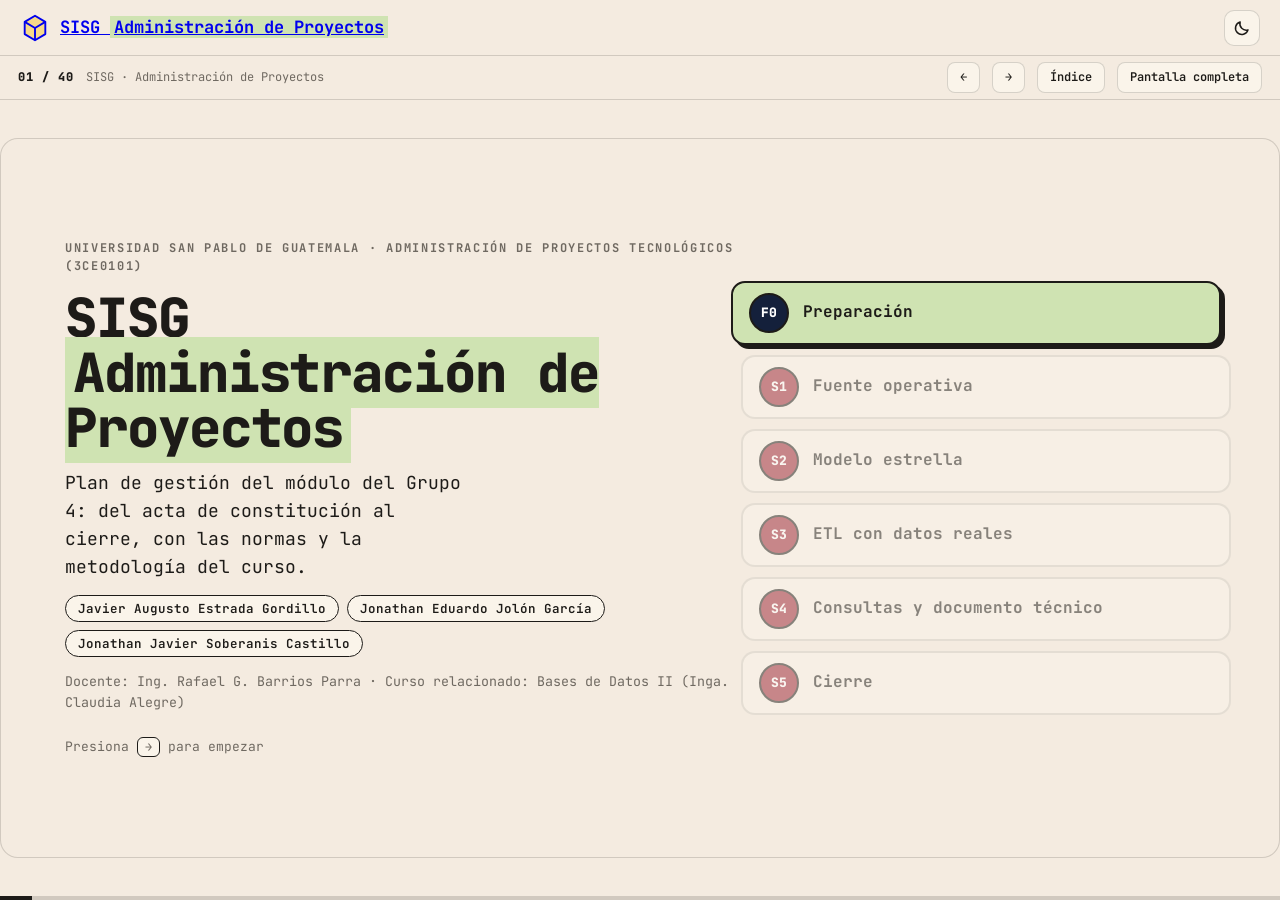
==== SISG-APT.html @ e02d99d4 "SISG-APT: presentación interactiva de Administración de Proyectos (40 diapositivas) Co-Authored-By: " ====
<!doctype html>
<html lang="es">
<head>
<meta charset="utf-8">
<meta name="viewport" content="width=device-width, initial-scale=1, viewport-fit=cover">
<title>SISG · Administración de Proyectos</title>
<meta name="description" content="Presentación interactiva del plan de gestión del proyecto SISG (Grupo 4) para el curso Administración de Proyectos Tecnológicos: metodología, planificación, riesgos, calidad y normas.">
<link rel="preconnect" href="https://fonts.googleapis.com">
<link rel="preconnect" href="https://fonts.gstatic.com" crossorigin>
<link rel="stylesheet" href="https://fonts.googleapis.com/css2?family=JetBrains+Mono:wght@400;500;600;700;800&display=swap">
<style>
/* SISG-APT · Presentación del plan de gestión. Papel crema, tinta oscura, tipografía monoespaciada, sombras duras. */
:root {
  --paper: #f4ebe0; --card: #faf4ea; --ink: #1d1b18; --muted: #6f6961; --line: rgba(29, 27, 24, .16);
  --lime: #cfe3b2; --lav: #ddd3f2; --sky: #d6e6f5; --rose: #f6d3cf; --sun: #f6e2a8;
  --c-orange: #f3b17a; --c-blue: #a9c8ee; --c-purple: #c9b8ee; --c-green: #b9d99a; --c-pink: #f0a4a8; --c-teal: #8fd0c4; --c-yellow: #f6d98a;
  --ok: #2f7d32; --warn: #a8741a; --bad: #b3392f;
  --shadow: 3px 3px 0 var(--ink);
  --font: "JetBrains Mono", ui-monospace, SFMono-Regular, Menlo, Consolas, monospace;
  color-scheme: light;
}
:root[data-theme="dark"] {
  --paper: #1a1815; --card: #23201c; --ink: #efe6d8; --muted: #a39a8c; --line: rgba(239, 230, 216, .18);
  --lime: #4d6035; --lav: #3f3860; --sky: #2e4560; --rose: #61363a; --sun: #5e5028; --shadow: 3px 3px 0 #000;
  --ok: #8fd18f; --warn: #e0b45a; --bad: #f08a80; color-scheme: dark;
}
* { box-sizing: border-box; }
[hidden] { display: none !important; }
html, body { height: 100%; }
body { margin: 0; background: var(--paper); color: var(--ink); font: 400 13px/1.55 var(--font); overflow: hidden; }
button { font: inherit; color: inherit; cursor: pointer; }
:focus-visible { outline: 2px solid var(--ink); outline-offset: 2px; }
code { font-family: var(--font); padding: 0 5px; border-radius: 5px; background: rgba(29, 27, 24, .09); font-size: .93em; }
kbd { font: 600 12px var(--font); padding: 1px 7px; border: 1.5px solid var(--ink); border-radius: 6px; background: var(--card); }
small { color: var(--muted); }

#app { height: 100%; display: grid; grid-template-rows: 56px minmax(0, 1fr); }
.top { display: flex; align-items: center; gap: 14px; padding: 0 20px; border-bottom: 1px solid var(--line); }
.brand { display: flex; align-items: center; gap: 10px; font-weight: 800; font-size: 17px; white-space: nowrap; }
.brand svg { width: 30px; height: 30px; } .brand mark { background: var(--lime); padding: 0 4px; color: inherit; }
.top .grow { flex: 1; }
.icon-btn { display: grid; place-items: center; width: 36px; height: 36px; border: 1.5px solid var(--line); border-radius: 10px; background: var(--card); }
.icon-btn:hover { border-color: var(--ink); } .icon-btn svg { width: 18px; height: 18px; }
body.dk-full .top { display: none; } body.dk-full #app { grid-template-rows: minmax(0, 1fr); }

/* ---------- motor ---------- */
#deck { display: flex; flex-direction: column; min-height: 0; background: var(--paper); }
.dk-top { display: flex; align-items: center; gap: 12px; padding: 6px 18px; border-bottom: 1px solid var(--line); font-size: 12px; }
.dk-top .grow { flex: 1; } .dk-count { font-weight: 800; letter-spacing: .08em; } .dk-name { color: var(--muted); overflow: hidden; text-overflow: ellipsis; white-space: nowrap; max-width: 44vw; }
.dk-top button { padding: 5px 12px; border: 1.5px solid var(--line); border-radius: 8px; background: var(--card); font-size: 12px; font-weight: 600; }
.dk-top button:hover { border-color: var(--ink); background: var(--lime); }
.dk-view { position: relative; flex: 1; min-height: 0; overflow: hidden; }
.dk-slide { position: absolute; left: 50%; top: 50%; width: 1280px; height: 720px; transform-origin: center; background: var(--paper); border: 1.5px solid var(--line); border-radius: 18px; overflow: hidden; font-size: 16px; }
.dk-bar { height: 4px; background: var(--line); } .dk-bar i { display: block; height: 100%; width: 0; background: var(--ink); transition: width .35s; }
#dk-index { position: absolute; right: 14px; top: 94px; z-index: 20; width: 380px; max-height: 72vh; overflow-y: auto; padding: 12px; border: 2px solid var(--ink); border-radius: 12px; background: var(--card); box-shadow: 5px 5px 0 var(--ink); }
#dk-index h3 { margin: 2px 6px 8px; font-size: 11px; letter-spacing: .12em; text-transform: uppercase; color: var(--muted); }
#dk-index button { display: flex; gap: 10px; width: 100%; padding: 5px 8px; border: 0; border-radius: 7px; background: none; text-align: left; font-size: 12px; }
#dk-index button:hover, #dk-index button[aria-current="true"] { background: var(--lime); color: #1d1b18; } #dk-index i { font-style: normal; color: var(--muted); font-weight: 700; }

.sl-head { position: absolute; left: 48px; right: 48px; top: 22px; display: flex; flex-direction: column; gap: 7px; }
.kick { align-self: flex-start; padding: 2px 11px; border: 1.5px solid var(--ink); border-radius: 99px; background: var(--c, var(--sun)); font-size: 11px; font-weight: 700; letter-spacing: .08em; text-transform: uppercase; color: #1d1b18; }
.sl-head h1 { margin: 0; font-size: 33px; line-height: 1.1; font-weight: 800; letter-spacing: -.01em; }
.sl-body { position: absolute; left: 48px; right: 48px; top: 98px; bottom: 30px; display: flex; flex-direction: column; gap: 12px; min-height: 0; }
.is-cover .sl-body { left: 0; right: 0; top: 0; bottom: 0; }
.sl-dots { position: absolute; right: 48px; bottom: 10px; display: flex; gap: 6px; }
.sl-dots i { width: 8px; height: 8px; border: 1.5px solid var(--ink); border-radius: 50%; } .sl-dots i.on { background: var(--ink); }

/* ---------- piezas comunes ---------- */
.foot { margin: auto 0 0; color: var(--muted); font-size: 12px; max-width: 150ch; }
.card { padding: 16px 18px; border: 1.5px solid var(--line); border-radius: 14px; background: var(--card); min-width: 0; }
.card h3, .alc h3, .scr h3 { margin: 0 0 8px; font-size: 16px; }
.card p { margin: 0 0 8px; } .card ul, .alc ul { margin: 0; padding-left: 20px; display: flex; flex-direction: column; gap: 5px; }
.badge { display: inline-block; padding: 1px 10px; border: 1.5px solid var(--ink); border-radius: 99px; background: var(--sun); color: #1d1b18; font-size: 11px; font-weight: 700; white-space: nowrap; }
.badge.ok { background: var(--lime); } .badge.run { background: var(--sun); } .badge.pend { background: var(--rose); }
.badge.crit { background: #e8736b; } .badge.alto { background: var(--c-orange); } .badge.medio { background: var(--sun); } .badge.bajo { background: var(--lime); }
.call { padding: 10px 14px; border: 1.5px solid var(--line); border-radius: 10px; background: var(--lav); font-size: 14px; } .call > b:first-child { display: block; font-size: 10px; letter-spacing: .12em; text-transform: uppercase; margin-bottom: 2px; }
.call.warn { background: var(--rose); } .call.info { background: var(--sky); } .call.ok { background: var(--lime); } .call.gold { background: var(--sun); }
.call, .call b, .call * { color: #1d1b18; }
.mut { color: var(--muted); }
.tag { display: inline-block; padding: 1px 10px; border: 1.5px solid var(--ink); border-radius: 99px; background: var(--lav); color: #1d1b18; font-size: 11px; font-weight: 700; }

.dt { width: 100%; border-collapse: collapse; font-size: 12.5px; }
.dt th { padding: 6px 9px; text-align: left; font-size: 10.5px; letter-spacing: .06em; text-transform: uppercase; color: var(--muted); background: var(--card); border-bottom: 2px solid var(--ink); white-space: nowrap; position: sticky; top: 0; }
.dt td { padding: 6px 9px; border-bottom: 1px solid var(--line); vertical-align: top; }
.dt td.n { text-align: right; font-variant-numeric: tabular-nums; } .dt tr.clk { cursor: pointer; } .dt tr.clk:hover td, .dt tr.sel td { background: var(--lime); color: #1d1b18; }
.dt tr:nth-child(even) td { background: rgba(29, 27, 24, .03); } .dt tr.clk.sel td { background: var(--lime); }

/* portada */
.cv { display: grid; grid-template-columns: 740px 1fr; height: 100%; align-items: center; }
.cv-t { padding: 0 0 0 64px; display: flex; flex-direction: column; gap: 14px; }
.cv-k { font-size: 12px; letter-spacing: .14em; text-transform: uppercase; color: var(--muted); font-weight: 700; }
.cv h1 { margin: 0; font-size: 54px; line-height: 1.02; letter-spacing: -.02em; font-weight: 800; } .cv mark { background: var(--lime); color: inherit; padding: 0 8px; }
.cv p { margin: 0; font-size: 18px; max-width: 36ch; } .cv-team { display: flex; flex-wrap: wrap; gap: 8px; } .cv-team span { padding: 3px 12px; border: 1.5px solid var(--ink); border-radius: 99px; background: var(--card); font-size: 12.5px; font-weight: 600; }
.cv-hint { margin-top: 10px; color: var(--muted); font-size: 13px; }
.cv-route { list-style: none; margin: 0; padding: 0 48px 0 0; display: flex; flex-direction: column; gap: 10px; counter-reset: none; }
.cv-route li { display: flex; align-items: center; gap: 14px; padding: 10px 16px; border: 2px solid var(--line); border-radius: 14px; background: var(--card); opacity: .5; transition: .35s; }
.cv-route li i { display: grid; place-items: center; width: 40px; height: 40px; border: 2px solid var(--ink); border-radius: 50%; background: var(--c-red, #9b2335); color: #fff; font: 800 13px var(--font); font-style: normal; flex: none; }
.cv-route li:first-child i { background: #14203b; } .cv-route li span { font-weight: 700; font-size: 16px; }
.cv-route li.on { opacity: 1; border-color: var(--ink); box-shadow: 4px 4px 0 var(--ink); transform: translateX(-10px); background: var(--lime); color: #1d1b18; }

/* agenda */
.agenda { display: grid; grid-template-columns: repeat(4, 1fr); gap: 14px; }
.ag { display: flex; flex-direction: column; gap: 6px; padding: 16px; text-align: left; border: 2px solid var(--line); border-radius: 14px; background: var(--card); opacity: .45; transition: .35s; min-height: 170px; }
.ag.on { opacity: 1; border-color: var(--ink); background: var(--c); color: #1d1b18; box-shadow: 4px 4px 0 var(--ink); }
.ag-n { display: grid; place-items: center; width: 28px; height: 28px; border: 1.5px solid var(--ink); border-radius: 50%; background: var(--card); color: var(--ink); font-weight: 800; }
.ag b { font-size: 19px; } .ag small { color: inherit; opacity: .85; font-size: 12.5px; } .ag em { margin-top: auto; font-style: normal; font-size: 11px; font-weight: 700; }
.agenda-note { margin: 4px 0 0; color: var(--muted); }

/* contexto */
.ctx { display: grid; grid-template-columns: 1fr 1fr 1.2fr; gap: 14px; flex: 1; min-height: 0; }
.ctx > section { opacity: .15; transform: translateY(10px); transition: .5s; } .ctx > section.on { opacity: 1; transform: none; }
.c-a { border-top: 12px solid var(--c-orange); } .c-b { border-top: 12px solid var(--c-pink); } .c-c { border-top: 12px solid var(--c-green); }
.two-c { margin-top: 14px; padding: 10px 12px; border: 1.5px solid var(--ink); border-radius: 10px; background: var(--sky); color: #1d1b18; font-size: 14px; } .two-c b { display: block; }
.hl { padding: 10px 12px; border-radius: 10px; background: var(--sun); color: #1d1b18; font-size: 14px; }
.steps3 { display: flex; align-items: center; gap: 6px; margin: 4px 0 12px; } .steps3 em { font-style: normal; color: var(--muted); font-size: 20px; }
.s3 { flex: 1; display: flex; flex-direction: column; gap: 3px; padding: 10px; border: 2px solid var(--ink); border-radius: 12px; background: var(--c-green); color: #1d1b18; text-align: center; }
.s3 i { font-style: normal; font-weight: 800; font-size: 20px; } .s3 span { font-size: 11.5px; }

/* objetivos */
.obj { display: grid; grid-template-columns: repeat(3, 1fr); gap: 14px; }
.oc { display: flex; flex-direction: column; gap: 8px; padding: 14px 16px; border: 2px solid var(--line); border-radius: 14px; background: var(--card); opacity: .15; transform: translateY(10px); transition: .45s; min-height: 220px; }
.oc.on { opacity: 1; transform: none; border-color: var(--ink); box-shadow: 3px 3px 0 var(--ink); }
.oc header { display: flex; justify-content: space-between; align-items: center; } .oc header b { font-size: 22px; } .oc p { margin: 0; font-size: 14.5px; }
.oc footer { margin-top: auto; font-size: 12px; } .oc footer span { color: var(--muted); } .oc small { font-size: 11.5px; }

/* criterios */
.crit { display: grid; grid-template-columns: 230px 1fr; gap: 24px; flex: 1; min-height: 0; align-items: start; }
.ring { position: relative; display: flex; flex-direction: column; align-items: center; gap: 10px; padding: 14px; border: 1.5px solid var(--line); border-radius: 16px; background: var(--card); }
.ring svg { width: 170px; height: 170px; transform: rotate(-90deg); } .rg-bg { fill: none; stroke: var(--line); stroke-width: 14; } .rg-fg { fill: none; stroke: var(--ok); stroke-width: 14; stroke-linecap: round; transition: stroke-dashoffset 1.2s ease-out; }
.rg-n { position: absolute; top: 58px; display: flex; flex-direction: column; align-items: center; } .rg-n b { font-size: 40px; line-height: 1; } .rg-n span { font-size: 11px; color: var(--muted); }
.ring ul { list-style: none; margin: 8px 0 0; padding: 0; font-size: 12.5px; display: flex; flex-direction: column; gap: 4px; } .d { display: inline-block; width: 10px; height: 10px; border-radius: 50%; border: 1.5px solid var(--ink); margin-right: 8px; } .d.ok { background: var(--c-green); } .d.run { background: var(--c-yellow); } .d.pend { background: var(--c-pink); }
.cl { list-style: none; margin: 0; padding: 0; display: flex; flex-direction: column; gap: 10px; }
.cl li { display: grid; grid-template-columns: 36px 1fr auto; gap: 12px; align-items: center; padding: 11px 14px; border: 1.5px solid var(--line); border-left: 8px solid var(--c-yellow); border-radius: 12px; background: var(--card); animation: up .5s ease-out both; animation-delay: var(--d); }
.cl li.ok { border-left-color: var(--c-green); } .cl li.pend { border-left-color: var(--c-pink); } .cl li i { font-style: normal; font-weight: 800; font-size: 18px; } .cl li b { display: block; font-size: 14px; } .cl li span { color: var(--muted); font-size: 12.5px; }
@keyframes up { from { opacity: 0; transform: translateY(12px); } to { opacity: 1; transform: none; } }

/* alcance */
.alc { display: grid; grid-template-columns: 1fr 1fr; grid-template-rows: auto auto; gap: 14px; }
.alc section { padding: 16px 18px; border: 2px solid var(--ink); border-radius: 14px; background: var(--card); opacity: .12; transform: translateY(10px); transition: .5s; } .alc section.on { opacity: 1; transform: none; box-shadow: 4px 4px 0 var(--ink); }
.alc .in { border-top: 14px solid var(--c-green); } .alc .out { border-top: 14px solid var(--c-pink); } .alc .prj { grid-column: 1 / -1; border-top: 14px solid var(--c-blue); }
.alc h3 small { font-weight: 400; margin-left: 8px; font-size: 12px; } .alc li { font-size: 14px; } .alc .prj p { margin: 0; font-size: 14.5px; }

/* entregables */
.ent { display: grid; grid-template-columns: repeat(3, 1fr); gap: 14px; }
.ent article { padding: 14px 16px; border: 2px solid var(--line); border-radius: 14px; background: var(--card); opacity: .15; transition: .45s; min-height: 140px; } .ent article.on { opacity: 1; border-color: var(--ink); box-shadow: 3px 3px 0 var(--ink); }
.ent header { display: flex; justify-content: space-between; align-items: center; margin-bottom: 6px; } .ent header b { font-size: 16px; } .ent p { margin: 0; font-size: 14px; }

/* supuestos */
.sup { display: grid; grid-template-columns: 1fr 1fr; gap: 14px; } .sup section { opacity: .12; transform: translateY(10px); transition: .5s; } .sup section.on { opacity: 1; transform: none; }
.sup li { font-size: 13.5px; } .roles .role { display: grid; grid-template-columns: 1fr auto; gap: 2px 8px; padding: 6px 0; border-bottom: 1px solid var(--line); } .roles .role span { grid-column: 1; color: var(--muted); font-size: 12.5px; } .roles .role .badge { grid-row: 1 / 3; grid-column: 2; align-self: center; } .roles small { display: block; margin-top: 8px; }

/* hitos */
.tl { position: relative; height: 270px; margin: 8px 0 4px; }
.tl-line { position: absolute; left: 3%; right: 1%; top: 127px; height: 8px; border: 1.5px solid var(--ink); border-radius: 99px; background: var(--card); overflow: hidden; } .tl-line i { display: block; height: 100%; width: 0; background: var(--c-green); transition: width .7s; }
.tl-m { position: absolute; width: 150px; margin-left: -75px; text-align: center; opacity: 0; transition: .4s; font-size: 12.5px; } .tl-m.on { opacity: 1; } .tl-m .dot { position: absolute; left: 50%; margin-left: -9px; width: 18px; height: 18px; border: 2px solid var(--ink); border-radius: 50%; background: var(--c-yellow); }
.tl-m.up { top: 0; height: 116px; display: flex; flex-direction: column; justify-content: flex-end; } .tl-m.up .dot { bottom: -24px; } .tl-m.dn { top: 150px; } .tl-m.dn .dot { top: -28px; }
.call strong { font-weight: 800; }
.tl-m b { display: block; font-size: 13px; } .tl-m small { display: block; line-height: 1.3; }
.tl-now { position: absolute; top: 104px; width: 0; border-left: 3px dashed var(--bad); height: 52px; z-index: 2; } .tl-now span { position: absolute; top: 54px; left: -18px; padding: 0 8px; border-radius: 99px; background: var(--bad); color: #fff; font-size: 11px; font-weight: 700; }

/* híbrido */
.hyb { display: flex; flex-direction: column; gap: 12px; flex: 1; min-height: 0; } .hyb > * { transition: .5s; } .hy-route, .hy-adj, .gold { opacity: .12; transform: translateY(8px); } .hy-route.on, .hy-adj.on, .gold.on { opacity: 1; transform: none; }
.hy-bands { display: grid; grid-template-columns: 1fr 5fr; gap: 8px; } .hy-bands span { padding: 4px 12px; border-radius: 6px; color: #fff; font-size: 11px; font-weight: 800; letter-spacing: .06em; } .pred { background: #14203b; } .agil { background: #9b2335; }
.hy-route { list-style: none; margin: 0; padding: 0; display: flex; align-items: stretch; gap: 4px; }
.hy-route li { flex: 1; display: flex; flex-direction: column; gap: 4px; padding: 10px 12px; border: 2px solid var(--ink); border-radius: 12px; background: var(--card); } .hy-route li i { font: 800 15px var(--font); font-style: normal; color: #9b2335; } .hy-route li:first-child i { color: #14203b; }
.hy-route li b { font-size: 13.5px; } .hy-route li small { font-size: 11px; line-height: 1.3; } .hy-route li.ok { background: var(--lime); color: #1d1b18; } .hy-route li.run { background: var(--sun); color: #1d1b18; } .hy-route li.ok small, .hy-route li.run small { color: #3b3a36; }
.hy-m { align-self: center; color: var(--muted); }
.hy-adj { display: grid; gap: 6px; } .adj { display: grid; grid-template-columns: 150px 1fr 1.7fr; gap: 12px; align-items: center; padding: 8px 12px; border: 1.5px solid var(--line); border-radius: 10px; background: var(--card); font-size: 13px; } .adj .was { color: var(--muted); } .adj .now { font-weight: 600; }

/* scrum */
.scr { display: grid; grid-template-columns: 1fr 1fr; gap: 14px; } .scr article { padding: 16px 18px; border: 2px solid var(--ink); border-radius: 14px; background: var(--card); border-left: 12px solid #9b2335; opacity: .12; transition: .5s; } .scr article.on { opacity: 1; box-shadow: 4px 4px 0 var(--ink); }
.scr p { margin: 0 0 10px; font-size: 14px; } .sisg { padding: 10px 12px; border-radius: 10px; background: var(--sky); color: #1d1b18; font-size: 13.5px; } .sisg span { display: block; font-size: 10px; letter-spacing: .1em; text-transform: uppercase; font-weight: 800; }

/* etapas */
.eta { display: grid; grid-template-columns: minmax(0, 1.4fr) minmax(0, 1fr); gap: 16px; flex: 1; min-height: 0; } .eta-t { overflow: auto; border: 1.5px solid var(--ink); border-radius: 12px; background: var(--card); align-self: start; max-height: 420px; }
.eta-d { padding: 16px 18px; border: 2px solid var(--ink); border-radius: 14px; background: var(--card); box-shadow: 4px 4px 0 var(--ink); overflow: auto; } .eta-d h3 { margin: 8px 0 6px; font-size: 21px; } .eta-d h4 { margin: 10px 0 2px; font-size: 10.5px; letter-spacing: .1em; text-transform: uppercase; color: var(--muted); } .eta-d p { margin: 0; font-size: 14px; } .dod { padding: 8px 10px; border-radius: 8px; background: var(--lime); color: #1d1b18; }

/* backlog */
.bk { display: grid; grid-template-columns: 1fr 1fr 1fr; gap: 14px; flex: 1; min-height: 0; } .bk section { display: flex; flex-direction: column; gap: 10px; }
.bk h3 { margin: 0; padding: 4px 12px; border-radius: 8px; font-size: 13px; color: #1d1b18; border: 1.5px solid var(--ink); } .p-alta { background: var(--c-pink); } .p-media { background: var(--c-yellow); } .p-baja { background: var(--c-green); }
.bkc { display: flex; flex-direction: column; gap: 4px; padding: 9px 13px; border: 2px solid var(--line); border-radius: 12px; background: var(--card); opacity: .12; transform: translateY(8px); transition: .45s; } .bkc.on { opacity: 1; transform: none; border-color: var(--ink); box-shadow: 3px 3px 0 var(--ink); }
.bkc header { display: flex; justify-content: space-between; align-items: center; gap: 8px; } .bkc header b { font-size: 16px; } .bkc header .badge { font-size: 10.5px; white-space: normal; text-align: right; } .bkc p { margin: 0; font-size: 13px; line-height: 1.4; } .bkc small { font-size: 11.5px; line-height: 1.35; }
.bk h3 { padding: 3px 12px; }

/* ===== riesgos, calidad y cierre ===== */
.cic { display: grid; grid-template-columns: repeat(4, 1fr); gap: 12px; flex: 1; min-height: 0; } .cic article, .dom article, .inv article, .ctg article, .les article, .ia-t > div { opacity: .12; transform: translateY(10px); transition: .5s; transition-delay: var(--d, 0ms); } .cic article.on, .dom article.on, .inv article.on, .ctg article.on, .ia-t > div.on { opacity: 1; transform: none; } .les article { opacity: 1; transform: none; }
.cic article { padding: 12px 14px; border: 2px solid var(--ink); border-top: 10px solid var(--c); border-radius: 12px; background: var(--card); font-size: 12px; overflow: auto; } .cic header { display: flex; align-items: center; gap: 8px; margin-bottom: 6px; } .cic header i { display: grid; place-items: center; width: 26px; height: 26px; border-radius: 50%; background: var(--c); border: 2px solid var(--ink); font-style: normal; font-weight: 800; color: #1d1b18; } .cic header b { font-size: 17px; } .cic p { margin: 0; line-height: 1.5; }
.mz { display: grid; grid-template-columns: 470px 1fr; gap: 22px; flex: 1; min-height: 0; } .mz-g { position: relative; display: grid; grid-template-columns: repeat(3, 1fr); grid-template-rows: repeat(3, 1fr); gap: 3px; width: 430px; height: 400px; margin-left: 24px; } .mc { border: 2px solid var(--ink); border-radius: 8px; display: flex; flex-wrap: wrap; gap: 4px; align-content: center; justify-content: center; padding: 4px; } .ya, .xa { position: absolute; font-size: 11px; font-weight: 700; } .ya { left: -24px; top: 50%; transform: rotate(-90deg) translateX(-50%); transform-origin: left top; white-space: nowrap; } .xa { right: 0; bottom: -20px; }
.rp { min-width: 36px; padding: 3px 6px; border: 2px solid var(--ink); border-radius: 99px; background: var(--c); color: #1d1b18; font-weight: 800; font-size: 12px; } .rp.sel { box-shadow: 0 0 0 3px var(--ink); }
.mz-d { display: flex; flex-direction: column; gap: 12px; } .mz-rbs { display: flex; flex-wrap: wrap; gap: 5px; } .mz-rbs h4 { width: 100%; margin: 0; font-size: 10.5px; letter-spacing: .1em; text-transform: uppercase; color: var(--muted); } .rb { padding: 2px 9px; border: 1.5px solid var(--line); border-radius: 99px; background: var(--card); font-size: 11px; }
.mz-i, .rg-d, .nrm-d, .qa-d { padding: 14px 18px; border: 2px solid var(--ink); border-radius: 14px; background: var(--card); box-shadow: 4px 4px 0 var(--ink); align-self: start; } .mz-i h3, .rg-d h3, .nrm-d h3, .qa-d h3 { margin: 8px 0 4px; font-size: 16px; } .rg-d h4, .nrm-d h4 { margin: 10px 0 2px; font-size: 10.5px; letter-spacing: .1em; text-transform: uppercase; color: var(--muted); } .mz-i p, .rg-d p, .nrm-d p, .qa-d p { margin: 3px 0; font-size: 13.5px; line-height: 1.5; }
.rg { display: flex; flex-direction: column; gap: 10px; flex: 1; min-height: 0; } .rg-b { display: grid; grid-template-columns: 1.5fr 1fr; gap: 16px; min-height: 0; } .rg-t { overflow: auto; max-height: 440px; border: 1.5px solid var(--ink); border-radius: 12px; background: var(--card); } .rg-t .dt { font-size: 11.5px; } .rg-t .dt td, .rg-t .dt th { padding: 4px 8px; } tr.sel td { background: var(--lime); color: #1d1b18; }
.nst { display: flex; flex-direction: column; gap: 12px; flex: 1; } .nst-f { display: grid; grid-template-columns: repeat(3, 1fr); gap: 10px; } .nb { padding: 10px 14px; border: 2px solid var(--ink); border-left: 10px solid var(--c); border-radius: 12px; background: var(--card); animation: up .5s both; animation-delay: var(--d); } .nb small { display: block; font-size: 10px; letter-spacing: .08em; text-transform: uppercase; color: var(--muted); } .nb p { margin: 3px 0 0; font-size: 12.5px; line-height: 1.45; } @keyframes up { from { opacity: 0; transform: translateY(8px); } }
.ctg { display: grid; grid-template-columns: 1.7fr 1fr; gap: 16px; flex: 1; min-height: 0; } .ctg h3 { margin: 0 0 8px; font-size: 15px; } .ctg article { padding: 9px 13px; margin-bottom: 8px; border: 1.5px solid var(--line); border-radius: 12px; background: var(--card); font-size: 12px; } .ctg section:first-child article { display: grid; grid-template-columns: 34px 1fr 20px 1fr 54px; gap: 10px; align-items: center; } .ctg small { font-size: 9.5px; letter-spacing: .08em; text-transform: uppercase; color: var(--muted); } .ctg p { margin: 2px 0 0; } .arr { font-size: 20px; font-weight: 800; } .ctg em { font-style: normal; font-weight: 700; color: var(--muted); } .op article { background: var(--lime); color: #1d1b18; } .op article small { color: #3b3a36; text-transform: none; font-size: 12px; letter-spacing: 0; }
.inv { display: grid; grid-template-columns: repeat(3, 1fr); gap: 12px; flex: 1; min-height: 0; } .inv article { padding: 12px 14px; border: 2px solid var(--ink); border-radius: 12px; background: var(--card); font-size: 11.5px; overflow: auto; } .inv header { display: flex; align-items: baseline; gap: 8px; } .inv header i { font-style: normal; font-weight: 800; padding: 1px 8px; border-radius: 6px; background: var(--c-blue); color: #1d1b18; } .inv header small { color: var(--muted); } .inv h4 { margin: 8px 0 2px; font-size: 10px; letter-spacing: .08em; text-transform: uppercase; color: var(--muted); } .inv p { margin: 0; line-height: 1.45; }
.ql { display: flex; flex-direction: column; gap: 8px; flex: 1; min-height: 0; } .ql-s { display: flex; gap: 8px; } .ql-t { overflow: auto; border: 1.5px solid var(--ink); border-radius: 12px; background: var(--card); } .ql-t .dt { font-size: 11px; } .ql-t .dt td, .ql-t .dt th { padding: 4px 8px; } .ql-t small { display: block; color: var(--muted); }
.dom { display: grid; grid-template-columns: repeat(4, 1fr); gap: 12px; flex: 1; align-content: start; } .dom article { padding: 12px 14px; border: 2px solid var(--ink); border-top: 10px solid var(--c); border-radius: 12px; background: var(--card); font-size: 12px; } .dom b { display: block; font-size: 15px; } .dom em { display: block; margin: 3px 0 6px; font-style: normal; color: var(--muted); } .dom p { margin: 0; }
.nrm { display: grid; grid-template-columns: 330px 1fr; gap: 18px; flex: 1; min-height: 0; } .nrm-l { display: flex; flex-direction: column; gap: 5px; overflow: auto; } .nrm-l button, .qa-l button { padding: 6px 12px; text-align: left; border: 1.5px solid var(--line); border-radius: 10px; background: var(--card); font-size: 12px; font-weight: 600; } .nrm-l button.sel, .qa-l button.sel { background: var(--lime); border-color: var(--ink); color: #1d1b18; box-shadow: 2px 2px 0 var(--ink); }
.qa { display: grid; grid-template-columns: 520px 1fr; gap: 18px; flex: 1; min-height: 0; } .qa-l { display: flex; flex-direction: column; gap: 4px; overflow: auto; max-height: 480px; } .qa-l button { font-size: 11.5px; padding: 4px 10px; } .qa-d h3 { font-size: 18px; } .qa-d p { font-size: 15px; }
.sus { display: grid; grid-template-columns: 1.3fr 1fr; gap: 18px; flex: 1; min-height: 0; } .sus-l h3 { margin: 0 0 6px; font-size: 15px; } .sus-l h3 small { font-weight: 400; color: var(--muted); } .sus-l label { display: grid; grid-template-columns: 1fr 100px 18px; gap: 8px; align-items: center; padding: 3px 10px; margin-bottom: 3px; border: 1px solid var(--line); border-radius: 8px; background: var(--card); font-size: 11px; } .sus-r .gauge { max-width: 250px; margin: 0 auto; } .sus-r h4 { margin: 8px 0 4px; font-size: 10.5px; letter-spacing: .1em; text-transform: uppercase; color: var(--muted); } .df { padding: 3px 10px; margin-bottom: 3px; font-size: 10.5px; border: 1.5px solid var(--line); border-radius: 8px; background: var(--card); font-size: 11.5px; } .df b { display: block; } .df span { color: var(--muted); }
.ia { display: flex; flex-direction: column; gap: 12px; } .ia-t { display: grid; grid-template-columns: 1fr 1fr; gap: 8px; } .ia-t > div { padding: 7px 12px; border: 1.5px solid var(--line); border-radius: 10px; background: var(--card); font-size: 11px; line-height: 1.38; } .ia-t > div:nth-child(2) { grid-row: span 2; } .ia-t p { margin: 2px 0 0; }
.pnd { display: grid; grid-template-columns: 1fr 1fr; gap: 8px; } .pd { display: flex; gap: 10px; padding: 8px 12px; border: 1.5px solid var(--line); border-radius: 10px; background: var(--card); font-size: 12.5px; cursor: pointer; } .pd small { display: block; color: var(--muted); margin-top: 2px; } .pd.done { background: var(--lime); color: #1d1b18; border-color: var(--ink); } .pd.done small { color: #3b3a36; } .pd input { accent-color: var(--ink); width: 18px; height: 18px; flex: none; }
.les { display: grid; grid-template-columns: 1fr 1fr; gap: 14px; margin-bottom: 12px; } .les section { padding: 12px 16px; border: 2px solid var(--ink); border-radius: 14px; background: var(--c); color: #1d1b18; box-shadow: 4px 4px 0 var(--ink); } .les h3 { margin: 0 0 6px; font-size: 16px; } .les ul { margin: 0; padding-left: 18px; display: flex; flex-direction: column; gap: 5px; font-size: 13px; line-height: 1.4; }
.refs { margin: 0; padding-left: 26px; display: flex; flex-direction: column; gap: 8px; font-size: 13px; line-height: 1.5; }
.fin { display: flex; flex-direction: column; gap: 16px; } .fin-k { display: grid; grid-template-columns: repeat(5, 1fr); gap: 12px; } .fin-k div { padding: 16px; border: 2px solid var(--ink); border-radius: 14px; background: var(--c-yellow); color: #1d1b18; box-shadow: 4px 4px 0 var(--ink); opacity: .15; transform: translateY(12px); transition: .6s; transition-delay: var(--d); } .fin-k div.on { opacity: 1; transform: none; } .fin-k b { display: block; font-size: 32px; } .fin-k span { font-size: 12px; }

/* ===== botones, chips y controles ===== */
.btn { padding: 6px 14px; border: 1.5px solid var(--ink); border-radius: 8px; background: var(--card); font-weight: 600; font-size: 12.5px; } .btn:hover { background: var(--lime); color: #1d1b18; }
.chips { display: flex; gap: 8px; flex-wrap: wrap; } .chip { padding: 4px 13px; border: 1.5px solid var(--line); border-radius: 99px; background: var(--card); font-size: 12px; font-weight: 600; } .chip[aria-pressed="true"] { background: var(--lime); border-color: var(--ink); box-shadow: 2px 2px 0 var(--ink); color: #1d1b18; }
input[type="range"] { accent-color: var(--ink); } input[type="number"] { padding: 5px 8px; border: 1.5px solid var(--ink); border-radius: 8px; background: var(--card); color: var(--ink); font: inherit; width: 100%; }

/* ===== EDT ===== */
.edt { display: grid; grid-template-columns: 250px 1fr; gap: 16px; flex: 1; min-height: 0; align-items: start; }
.edt-root { padding: 16px; border: 2px solid var(--ink); border-radius: 14px; background: var(--c-orange); color: #1d1b18; box-shadow: 4px 4px 0 var(--ink); display: flex; flex-direction: column; gap: 4px; } .edt-root > span { font-size: 30px; font-weight: 800; } .edt-root b { font-size: 17px; } .edt-root em { font-style: normal; font-size: 15px; } .edt-root strong { font-size: 44px; line-height: 1; } .edt-root small { color: #3b3a36; }
.edt-br { display: flex; flex-direction: column; gap: 9px; }
.edt-g { padding: 8px 12px; border: 2px solid var(--line); border-left: 12px solid var(--c); border-radius: 12px; background: var(--card); opacity: .12; transform: translateX(14px); transition: .5s; transition-delay: var(--d); } .edt-g.on { opacity: 1; transform: none; border-color: var(--ink); border-left-color: var(--c); }
.edt-g header { position: relative; display: flex; justify-content: space-between; align-items: baseline; gap: 10px; padding-bottom: 6px; } .edt-g header b { font-size: 14.5px; } .edt-g header span { font-size: 12px; color: var(--muted); } .edt-g header i { position: absolute; left: 0; bottom: 0; height: 4px; background: var(--c); border-radius: 2px; border: 1px solid var(--ink); }
.edt-p { display: flex; flex-wrap: wrap; gap: 6px; } .pk { display: inline-flex; align-items: center; gap: 6px; padding: 3px 9px; border: 1.5px solid var(--line); border-radius: 8px; background: var(--paper); font-size: 11.5px; } .pk i { font-style: normal; font-weight: 800; color: var(--muted); } .pk b { padding: 0 6px; border-radius: 5px; background: var(--c-yellow); color: #1d1b18; }

/* ===== diccionario ===== */
.dic { display: flex; flex-direction: column; gap: 10px; flex: 1; min-height: 0; } .dic-top { display: flex; justify-content: space-between; align-items: center; gap: 14px; } .dic-sum { display: flex; gap: 16px; font-size: 12.5px; color: var(--muted); } .dic-sum b { color: var(--ink); font-size: 15px; }
.dic-t { overflow: auto; border: 1.5px solid var(--ink); border-radius: 12px; background: var(--card); flex: 1; min-height: 0; } .dic-t .dt { font-size: 12px; } .dic-t .dt td, .dic-t .dt th { padding: 4px 9px; }
.pb { position: relative; height: 16px; min-width: 110px; border: 1.5px solid var(--ink); border-radius: 99px; background: var(--paper); overflow: hidden; } .pb i { position: absolute; inset: 0 auto 0 0; background: var(--c-green); } .pb span { position: relative; display: block; text-align: center; font-size: 10.5px; line-height: 13px; font-weight: 700; color: #1d1b18; }

/* ===== PDM ===== */
.pdm { display: flex; flex-direction: column; gap: 8px; flex: 1; min-height: 0; } .pdm svg { width: 100%; height: 330px; }
.pe { fill: none; stroke: var(--ink); stroke-width: 2; transition: .4s; } .pe.off { opacity: 0; } .ov { font: 700 11px var(--font); fill: var(--muted); }
.pn { cursor: pointer; transition: .4s; } .pn rect { stroke: var(--ink); stroke-width: 2; fill: var(--card); } .pn.s0 rect { fill: #f2b3ad; } .pn.s2 rect { fill: var(--c-orange); } .pn.s8 rect { fill: var(--c-green); }
.pn text { fill: #1d1b18; } .t1 { font: 800 12px var(--font); } .t2 { font: 500 11px var(--font); } .t3 { font: 600 10.5px var(--font); }
.pn.sel rect { stroke-width: 4; } .pn.off { opacity: .1; } .pn.dimm { opacity: .25; }
.pdm-l { display: flex; gap: 22px; font-size: 12px; color: var(--muted); } .pdm-l i { display: inline-block; width: 12px; height: 12px; border: 1.5px solid var(--ink); border-radius: 3px; margin-right: 6px; vertical-align: -2px; } .pdm-l i.s0 { background: #f2b3ad; } .pdm-l i.s2 { background: var(--c-orange); } .pdm-l i.s8 { background: var(--c-green); }
.pdm-d { padding: 10px 14px; border: 1.5px solid var(--ink); border-radius: 12px; background: var(--card); } .pdm-d h3 { margin: 0 0 4px; font-size: 15px; } .pdm-d p { margin: 2px 0; font-size: 13px; }

/* ===== PERT ===== */
.pert { display: grid; grid-template-columns: 1fr 380px; gap: 18px; flex: 1; min-height: 0; } .pert-l h3 { margin: 0 0 8px; font-size: 16px; } .pert-l h3 small { font-weight: 400; margin-left: 8px; }
.pr { display: grid; grid-template-columns: 22px 200px repeat(3, 1fr) 108px; gap: 10px; align-items: center; padding: 5px 10px; border: 1.5px solid var(--line); border-radius: 10px; background: var(--card); margin-bottom: 6px; font-size: 12px; } .pid { font-weight: 800; font-size: 15px; } .pnm { line-height: 1.25; }
.pr label { display: grid; grid-template-columns: 14px 1fr 22px; gap: 4px; align-items: center; font-weight: 700; } .pr label b { text-align: right; } .pe2 { font-style: normal; color: var(--muted); font-size: 11px; text-align: right; }
.pert-l .btn { margin-top: 4px; } .pert-r { display: flex; flex-direction: column; gap: 10px; }
.gauge { position: relative; width: 100%; } .gauge svg { width: 100%; } .gb, .gf { fill: none; stroke-width: 16; stroke-linecap: round; } .gb { stroke: var(--line); } .gf { stroke: var(--ok); transition: stroke-dasharray .4s, stroke .4s; }
.gv { position: absolute; left: 0; right: 0; bottom: 6px; text-align: center; } .gv b { display: block; font-size: 44px; line-height: 1; } .gv span { font-size: 11px; color: var(--muted); }
.pert-r dl { display: grid; grid-template-columns: 1fr 1fr; gap: 6px; margin: 0; } .pert-r dl div { padding: 6px 10px; border: 1.5px solid var(--line); border-radius: 10px; background: var(--card); } .pert-r dt { font-size: 10px; letter-spacing: .06em; text-transform: uppercase; color: var(--muted); } .pert-r dd { margin: 0; font-size: 18px; font-weight: 800; } .fx { margin: 0; font-size: 11.5px; color: var(--muted); }

/* ===== Gantt ===== */
.gantt { position: relative; display: flex; flex-direction: column; gap: 2px; flex: 1; min-height: 0; }
.g-ax { position: relative; height: 20px; margin-left: 260px; border-bottom: 2px solid var(--ink); } .g-ax span { position: absolute; top: 0; font-size: 11px; color: var(--muted); transform: translateX(-30%); white-space: nowrap; } .g-ax .end { transform: translateX(-100%); }
.g-s h4 { margin: 8px 0 3px; font-size: 12px; letter-spacing: .06em; text-transform: uppercase; color: var(--muted); }
.g-r { display: grid; grid-template-columns: 260px 1fr; align-items: center; height: 26px; } .g-n { font-size: 12px; white-space: nowrap; overflow: hidden; text-overflow: ellipsis; padding-right: 8px; } .g-n b { display: inline-block; width: 18px; }
.g-t { position: relative; height: 20px; border-left: 1px solid var(--line); } .gl { position: absolute; top: 0; bottom: 0; border-left: 1px dashed var(--line); }
.g-b { position: absolute; top: 1px; height: 18px; border: 1.5px solid var(--ink); border-radius: 6px; background: var(--c-blue); transform: scaleX(0); transform-origin: left; transition: transform .6s ease-out; overflow: hidden; } .g-b.on { transform: none; } .g-b.crit { background: #ee8d84; } .g-b span { display: block; padding: 0 6px; font-size: 10.5px; font-weight: 700; color: #1d1b18; line-height: 15px; white-space: nowrap; }
.g-now { position: absolute; top: 0; bottom: 0; border-left: 3px dashed var(--bad); z-index: 2; } .g-now span { position: absolute; top: -2px; left: -18px; padding: 0 8px; border-radius: 99px; background: var(--bad); color: #fff; font-size: 11px; font-weight: 700; }

/* ===== costos ===== */
.cost { display: grid; grid-template-columns: 1.2fr 1fr; gap: 20px; flex: 1; min-height: 0; } .cs-l { display: flex; flex-direction: column; gap: 12px; }
.bar { display: flex; height: 64px; border: 2px solid var(--ink); border-radius: 12px; overflow: hidden; background: var(--card); } .bar i { display: block; transition: flex .5s; } .bar .b1, .lg .b1 { background: var(--c-blue); } .bar .b2, .lg .b2 { background: var(--c-orange); } .bar .b3, .lg .b3 { background: var(--c-green); } .bar i + i { border-left: 2px solid var(--ink); }
.lg { list-style: none; margin: 10px 0 0; padding: 0; display: flex; flex-direction: column; gap: 6px; font-size: 14px; } .lg i { display: inline-block; width: 14px; height: 14px; border: 1.5px solid var(--ink); border-radius: 4px; margin-right: 8px; vertical-align: -2px; } .lg b { margin-left: 8px; }
.total { padding: 12px 16px; border: 2px solid var(--ink); border-radius: 12px; background: var(--sun); color: #1d1b18; font-size: 15px; box-shadow: 3px 3px 0 var(--ink); } .total b { font-size: 26px; margin-left: 10px; }
.cs-r { padding: 16px 18px; border: 2px solid var(--ink); border-radius: 14px; background: var(--card); } .cs-r h3 { margin: 0 0 6px; font-size: 17px; } .cs-r p { margin: 6px 0; font-size: 13.5px; }
.sl { display: block; margin: 10px 0; font-size: 13px; font-weight: 700; } .sl b { float: right; } .sl input { width: 100%; margin-top: 6px; }
.cov { display: grid; grid-template-columns: 1fr auto; gap: 4px 10px; padding: 10px 12px; border: 1.5px solid var(--line); border-radius: 10px; font-size: 13px; } .cov b { text-align: right; }
.verd2 { margin: 10px 0; padding: 8px 12px; border: 1.5px solid var(--ink); border-radius: 10px; font-weight: 700; color: #1d1b18; } .verd2.ok { background: var(--lime); } .verd2.bad { background: var(--rose); }

/* ===== valor ganado ===== */
.evm { display: grid; grid-template-columns: 1.35fr 1fr; gap: 16px; flex: 1; min-height: 0; } .ev-l { display: grid; grid-template-columns: 1fr 1fr; gap: 3px 14px; align-content: start; overflow: auto; }
.ev-r { display: grid; grid-template-columns: 1fr 34px 90px 40px; gap: 6px; align-items: center; padding: 3px 8px; border: 1px solid var(--line); border-radius: 8px; background: var(--card); font-size: 11px; } .ev-r > span { overflow: hidden; text-overflow: ellipsis; white-space: nowrap; } .ev-r code { margin-right: 5px; } .ev-r b { text-align: right; } .ev-r input { width: 90px; }
.ev-r2 { display: flex; flex-direction: column; gap: 10px; } .kp { display: grid; grid-template-columns: 1fr 1fr; gap: 8px; } .kp div { padding: 8px 12px; border: 2px solid var(--ink); border-radius: 12px; background: var(--card); } .kp small { display: block; font-size: 10px; letter-spacing: .06em; text-transform: uppercase; } .kp b { font-size: 24px; }
.in2 { display: grid; grid-template-columns: 1fr 1fr; gap: 8px; font-size: 11.5px; font-weight: 700; } .vd p { margin: 3px 0; font-size: 13px; } .okc { color: var(--ok); } .badc { color: var(--bad); }

/* ===== interesados ===== */
.mx { display: grid; grid-template-columns: 560px 1fr; gap: 20px; flex: 1; min-height: 0; } .mx-p { position: relative; width: 560px; height: 470px; border: 2px solid var(--ink); border-radius: 14px; overflow: hidden; background: var(--card); }
.q { position: absolute; width: 50%; height: 50%; display: flex; padding: 8px 10px; font-size: 11px; font-weight: 700; letter-spacing: .06em; text-transform: uppercase; color: #1d1b18; opacity: .85; } .q1 { left: 0; top: 0; background: #d6e6f5; } .q2 { left: 50%; top: 0; background: #f6d3cf; } .q3 { left: 0; top: 50%; background: #dcebc8; } .q4 { left: 50%; top: 50%; background: #f6e2a8; }
.ax { position: absolute; font-size: 11px; color: #1d1b18; font-weight: 700; } .ax.x { right: 10px; bottom: 6px; } .ax.y { left: 8px; top: 50%; transform: rotate(-90deg) translateX(50%); transform-origin: left top; }
.pt { position: absolute; width: 34px; height: 34px; margin: -17px; border: 2px solid var(--ink); border-radius: 50%; background: var(--c); color: #1d1b18; font-weight: 800; font-size: 12px; opacity: 0; transform: scale(.3); transition: .4s; transition-delay: var(--d); } .mx-p.pts .pt { opacity: 1; transform: none; } .pt:hover, .pt.sel { box-shadow: 0 0 0 4px var(--ink); z-index: 3; }
.mx-d { padding: 16px 18px; border: 2px solid var(--ink); border-radius: 14px; background: var(--card); box-shadow: 4px 4px 0 var(--ink); align-self: start; } .mx-d h3 { margin: 8px 0 2px; font-size: 18px; } .mx-d h4 { margin: 10px 0 2px; font-size: 10.5px; letter-spacing: .1em; text-transform: uppercase; color: var(--muted); } .mx-d p { margin: 0; font-size: 14px; } .strat { padding: 8px 10px; border-radius: 8px; background: var(--lime); color: #1d1b18; }
.est { display: grid; grid-template-columns: repeat(4, 1fr); gap: 12px; flex: 1; min-height: 0; } .est section { display: flex; flex-direction: column; gap: 7px; opacity: .12; transition: .5s; } .est section.on { opacity: 1; } .est h3 { margin: 0; padding: 6px 12px; border: 2px solid var(--ink); border-radius: 10px; background: var(--c); color: #1d1b18; font-size: 14px; } .est h3 small { color: #3b3a36; float: right; }
.est article { padding: 8px 11px; border: 1.5px solid var(--line); border-left: 6px solid var(--c); border-radius: 10px; background: var(--card); font-size: 12px; } .est article b { display: block; font-size: 12.5px; } .est article span { color: var(--muted); }
.com { display: grid; grid-template-columns: 1.6fr 1fr; gap: 14px; flex: 1; min-height: 0; } .com-t { overflow: auto; border: 1.5px solid var(--ink); border-radius: 12px; background: var(--card); align-self: start; max-height: 400px; } .com-t .dt { font-size: 11.5px; } .com-t .dt td, .com-t .dt th { padding: 4px 8px; }
.com-d { padding: 14px 16px; border: 2px solid var(--ink); border-radius: 14px; background: var(--card); box-shadow: 4px 4px 0 var(--ink); align-self: start; } .com-d h3 { margin: 0 0 4px; font-size: 16px; } .com-d h4 { margin: 8px 0 2px; font-size: 10.5px; letter-spacing: .1em; text-transform: uppercase; color: var(--muted); } .com-d p { margin: 0; font-size: 13px; }
.reglas { display: grid; grid-template-columns: repeat(3, 1fr); gap: 10px; } .reglas div { display: flex; gap: 10px; padding: 8px 12px; border: 1.5px solid var(--line); border-radius: 10px; background: var(--sky); color: #1d1b18; font-size: 12.5px; } .reglas i { font-style: normal; font-weight: 800; }
.rep { display: flex; flex-direction: column; gap: 10px; flex: 1; min-height: 0; } .rep-h { display: grid; grid-template-columns: 1fr 1fr 1.6fr 1fr; gap: 8px; } .rep-h div { padding: 6px 10px; border: 1.5px solid var(--line); border-radius: 10px; background: var(--card); } .rep-h small { display: block; font-size: 10px; letter-spacing: .06em; text-transform: uppercase; } .rep-h b { font-size: 13px; }
.rep-k { display: grid; grid-template-columns: repeat(4, 1fr); gap: 10px; opacity: .15; transition: .5s; } .rep-k.on { opacity: 1; } .k { padding: 10px 14px; border: 2px solid var(--ink); border-radius: 12px; background: var(--card); color: #1d1b18; } .k.ok { background: var(--lime); } .k.pend { background: var(--rose); } .k small { display: block; font-size: 10.5px; letter-spacing: .06em; text-transform: uppercase; color: #3b3a36; } .k b { font-size: 30px; line-height: 1.15; } .k span { display: block; font-size: 11px; color: #3b3a36; }
.rep-c { display: grid; grid-template-columns: repeat(3, 1fr); gap: 10px; } .rep-c section { padding: 10px 14px; border: 1.5px solid var(--line); border-radius: 12px; background: var(--card); opacity: .12; transition: .5s; } .rep-c section.on { opacity: 1; } .rep-c h3 { margin: 0 0 4px; font-size: 14px; } .rep-c p { margin: 0; font-size: 12.5px; }

</style>
<link rel="icon" href="data:image/svg+xml,%3Csvg xmlns='http://www.w3.org/2000/svg' viewBox='0 0 32 32'%3E%3Cpath d='M16 3l11 6.5v13L16 29 5 22.5v-13z' fill='%23f6d98a' stroke='%231d1b18' stroke-width='2' stroke-linejoin='round'/%3E%3Cpath d='M5 9.5L16 16l11-6.5M16 16v13' fill='none' stroke='%231d1b18' stroke-width='2' stroke-linejoin='round'/%3E%3C/svg%3E">
</head>
<body>
<div id="app">
  <header class="top">
    <a class="brand" href="#/p/1" aria-label="SISG · Administración de Proyectos, inicio">
      <svg viewBox="0 0 32 32" aria-hidden="true"><path d="M16 3l11 6.5v13L16 29 5 22.5v-13z" fill="#f6d98a" stroke="currentColor" stroke-width="2" stroke-linejoin="round"/><path d="M5 9.5L16 16l11-6.5M16 16v13" fill="none" stroke="currentColor" stroke-width="2" stroke-linejoin="round"/></svg>
      <b>SISG <mark>Administración de Proyectos</mark></b>
    </a>
    <span class="grow"></span>
    <button class="icon-btn" id="b-theme" type="button" aria-label="Cambiar tema"><svg viewBox="0 0 24 24" fill="none" stroke="currentColor" stroke-width="2" stroke-linecap="round" stroke-linejoin="round"><path d="M20 14.5A8.5 8.5 0 019.5 4 8.5 8.5 0 1020 14.5z"/></svg></button>
  </header>
  <div id="deck" hidden></div>
</div>
<noscript><p style="padding:24px">Esta página necesita JavaScript.</p></noscript>
<script>
/* Datos del plan de gestión de SISG, leídos de docs/gestion y docs/PRESENTACION_APT.html. No editar a mano. */
window.APT = {"objetivos":{"cols":["#","Objetivo (específico, medible, con fecha)"],"rows":[["O1","Modelar las fuentes del Grupo 4 en un ER de tercera forma normal con llaves, restricciones e índices, **entregado el 25 de octubre de 2026**"],["O2","Diseñar un modelo estrella de 2 hechos y 3 dimensiones conformadas, sin datos personales, y **presentarlo el 30 de octubre de 2026**"],["O3","Automatizar el ETL con datos reales de la aplicación y lograr una reconciliación fuente–DW con diferencia 0 **antes del 5 de noviembre de 2026**"],["O4","Responder al menos 8 preguntas de análisis con consultas sobre el modelo estrella **antes del 10 de noviembre de 2026**"],["O5","Completar y validar con el grupo los documentos de gestión (alcance, EDT, cronograma y costos, interesados, comunicaciones, riesgos y calidad) **al 2 de noviembre de 2026**"],["O6","Exponer en la semana 19 (**20–21 de noviembre**) y entregar el proyecto de Bases de Datos II **antes del 28 de noviembre de 2026 a las 8:00**"]]},"hitos":{"cols":["Fecha","Hito"],"rows":[["25 oct. 2026","ER de las fuentes (Bases de Datos II) – entregado"],["30 oct. 2026","Presentación del diseño estrella (Bases de Datos II)"],["2 nov. 2026","Documentos de gestión validados"],["5 nov. 2026","ETL con datos reales de la aplicación"],["10 nov. 2026","Consultas y análisis `EXPLAIN` finales"],["20–21 nov. 2026","Exposición final (Administración de Proyectos, semana 19)"],["22–28 nov. 2026","Examen final de Administración de Proyectos"],["**28 nov. 2026, 8:00**","**Entrega del proyecto final de Bases de Datos II**"]]},"riesgos_principales":{"cols":["Id","Riesgo","Nivel"],"rows":[["R2","El plazo de Bases de Datos II tiene 2 días de holgura y coincide con el examen final","Crítico"],["R12","Fuga de datos de salud de la aplicación (credenciales robadas, descarga masiva)","Alto"],["R5","Sobrecarga de un integrante (equipo de 3 personas)","Alto"],["R8","Omitir la declaración de uso de IA limita la nota al 60%","Alto"],["R4","Otros grupos no definen sus formatos de datos a tiempo","Alto"]]},"roles":{"cols":["Rol","Responsabilidad","Persona"],"rows":[["Líder de proyecto","Planificación, seguimiento y comunicación con docentes","*por asignar*"],["Responsable de datos","ER, modelo estrella, ETL, consultas","*por asignar*"],["Responsable de aplicación y calidad","Aplicación web, pruebas, documentación","*por asignar*"]]},"entregables":{"cols":["Entregable","Criterio de aceptación"],"rows":[["ER de las fuentes","Todas las relaciones con llave foránea; sin texto libre donde corresponde un catálogo"],["Modelo estrella","Grano declarado para cada hecho; dimensiones conformadas compartidas; sin datos personales"],["ETL","`CALL sp_etl_completo()` termina con resultado `OK`; reconciliación en 0"],["Consultas","Cada consulta responde una pregunta de negocio y se ejecuta sin errores"],["Aplicación","Pruebas e2e en verde; las reglas de aislamiento y de tipo de entidad se cumplen"],["Documentos de gestión","Completos según el sílabo; formato IEEE; declaración de uso de IA"]]},"backlog":{"cols":["Id","Historia","Criterio de aceptación","Prioridad"],"rows":[["H1","Como **centro de diagnóstico**, quiero registrar un estudio de un paciente para llevar su historial","El estudio queda ligado al paciente de mi entidad; otra entidad no lo ve","Alta"],["H2","Como **organismo no lucrativo**, quiero registrar una campaña con su lugar y personas atendidas para medir su alcance","La campaña aparece en mi lista y en el panel","Alta"],["H3","Como **centro de diagnóstico**, quiero cargar estudios desde Excel para no digitarlos uno por uno","El archivo se valida y los errores se reportan por fila","Media"],["H4","Como **analista**, quiero consultar totales por mes, tipo y departamento para tomar decisiones","Los resultados coinciden con la fuente (diferencia 0)","Alta"],["H5","Como **administrador de la entidad**, quiero ver quién modificó un estudio para auditar cambios","La bitácora muestra usuario, fecha y cambio","Media"],["H6","Como **usuario móvil**, quiero usar el sistema desde el teléfono","El menú y las tablas se adaptan al ancho de pantalla","Baja"]]},"paquetes":{"cols":["Código","Paquete","Horas","Fechas","Avance","Responsable"],"rows":[["1.1","Acta de constitución y alcance","6","24 oct – 26 oct","50%","Líder"],["1.2","EDT, cronograma y costos","6","24 oct – 27 oct","50%","Líder"],["1.3","Interesados y comunicaciones","5","24 oct – 28 oct","50%","Líder"],["1.4","Riesgos y calidad","6","24 oct – 30 oct","50%","Calidad"],["1.5","Reportes de estado semanales","3","1 nov – 20 nov","0%","Líder"],["2.1","ER de las fuentes","8","15 oct – 25 oct","100%","Datos"],["2.2","Modelo estrella","8","24 oct – 30 oct","80%","Datos"],["2.3","ETL","10","24 oct – 10 nov","70%","Datos"],["2.4","Consultas analíticas","6","24 oct – 14 nov","60%","Datos"],["2.5","Documento técnico BD II","8","9 nov – 27 nov","20%","Datos"],["3.1","Backend y autenticación","25","5 oct – 23 oct","100%","Calidad"],["3.2","Interfaz y rediseño","12","24 oct – 24 oct","100%","Calidad"],["3.3","Carga masiva y bitácora","12","24 oct – 24 oct","100%","Calidad"],["3.4","Seguridad y usuarios","12","24 oct – 24 oct","100%","Calidad"],["4.1","Pruebas e2e","8","5 oct – 24 oct","100%","Calidad"],["4.2","Reconciliación fuente–DW","3","24 oct – 24 oct","100%","Calidad"],["4.3","Revisión por pares y verificación","6","9 nov – 20 nov","0%","Calidad"],["5.1","Informe de cierre y lecciones","8","12 nov – 19 nov","0%","Todos"],["5.2","Preparar y dar la exposición final","10","16 nov – 21 nov","0%","Todos"],["5.3","Ajustes y entrega final BD II","6","23 nov – 28 nov","0%","Datos"]]},"actividades":{"cols":["ID","Actividad","Duración (d)","Predecesoras","ES","EF","LS","LF","Holgura","Fechas"],"rows":[["A","Validar acta, alcance y EDT con el grupo","2","—","0","2","8","10","8","26 oct – 27 oct"],["B","Presentar el diseño estrella (tarea del 30 de oct.)","5","—","0","5","2","7","2","26 oct – 30 oct"],["C","Alimentar el ETL con datos reales de la app","6","B","5","11","7","13","2","31 oct – 5 nov"],["D","Consultas finales y análisis con EXPLAIN","5","C","11","16","13","18","2","6 nov – 10 nov"],["E","Documento técnico de Bases de Datos II","8","D","16","24","18","26","2","11 nov – 18 nov"],["F","Riesgos y calidad finalizados","6","A","2","8","10","16","8","28 oct – 2 nov"],["G","Plan de comunicaciones y reportes de estado","4","A","2","6","12","16","10","28 oct – 31 oct"],["H","Informe de cierre y lecciones aprendidas","5","F,G","8","13","16","21","8","3 nov – 7 nov"],["I","Preparar la exposición final","4","H","13","17","21","25","8","8 nov – 11 nov"],["J","Exposición final (semana 19)","2","I","25","27","25","27","0","20 nov – 21 nov"],["K","Revisión por pares y lista de verificación","5","E(-2)","22","27","24","29","2","17 nov – 21 nov"],["L","Ajustes y entrega final de Bases de Datos II","4","K","27","31","29","33","2","22 nov – 25 nov"]]},"pert":{"cols":["ID","Actividad","O","M","P","Esperado (d)","σ"],"rows":[["B","Presentar el diseño estrella (tarea del 30 de oct.)","3","5","6","4.8","0.5"],["C","Alimentar el ETL con datos reales de la app","4","6","10","6.3","1.0"],["D","Consultas finales y análisis con EXPLAIN","3","5","8","5.2","0.83"],["E","Documento técnico de Bases de Datos II","6","8","12","8.3","1.0"],["K","Revisión por pares y lista de verificación","3","5","7","5.0","0.67"],["L","Ajustes y entrega final de Bases de Datos II","3","4","6","4.2","0.5"]]},"evm":{"cols":["Indicador","Valor","Cómo se obtuvo"],"rows":[["BAC","168 h","Suma de las horas planificadas"],["PV (valor planificado)","86.6 h","Horas de cada paquete × fracción del plazo transcurrido"],["EV (valor ganado)","110.1 h","Horas de cada paquete × % de avance"],["SPI = EV/PV","**1.27**","Mayor que 1: adelantados respecto del plan"],["Avance = EV/BAC","**66%**",""],["AC (costo real)","*pendiente*","**El grupo debe registrar las horas realmente trabajadas**"],["CPI = EV/AC","*pendiente*","Requiere AC"],["EAC = BAC/CPI","*pendiente*","Requiere CPI"]]},"etapas":{"cols":["Etapa","Sprint Goal / objetivo","Paquetes EDT","Definition of Done (resultado verificable)","Estado al 24 oct."],"rows":[["Fase 0 · Preparación (predictiva)","Requisitos, alcance y cronograma de hitos aprobados","1.1 a 1.4, 2.1","Acta, alcance y EDT validados por el grupo; ER de las fuentes entregado","ER entregado; documentos en borrador por validar"],["Sprint 1 · Fuente operativa","Tener una aplicación fuente segura y con datos","3.1 a 3.4, 4.1","100% de pruebas e2e en verde (49 de 49); MFA, roles y auditoría activos","**Hecho**"],["Sprint 2 · Modelo estrella","Diseño del almacén aprobado y presentado","2.2","Presentado el 30 de octubre, sin datos personales en el modelo","En curso"],["Sprint 3 · ETL con datos reales","Cargar los datos de la aplicación al almacén","2.3, 4.2","Reconciliación fuente–DW con diferencia 0 con datos de la aplicación (5 de noviembre)","En curso"],["Sprint 4 · Consultas y documento técnico","Responder las preguntas de análisis","2.4, 2.5","8 consultas sin error con `EXPLAIN`; documento técnico revisado por pares","Por iniciar"],["Sprint 5 · Cierre","Entregar y exponer","4.3, 5.1 a 5.3","Lista de verificación completa; exposición el 20–21 de noviembre; entrega el 28 de noviembre antes de las 8:00","Por iniciar"]]},"interesados":{"cols":["ID","Nombre / rol","Tipo","Expectativa principal","Poder (1-5)","Interés (1-5)","Cuadrante"],"rows":[["STK-01","Docentes (Ing. Barrios e Inga. Alegre)","Interno","Entregables completos, correctos y a tiempo; declaración de IA y formato IEEE","5","5","Gestionar atentamente"],["STK-02","Equipo del Grupo 4","Interno","Aprobar ambos cursos con la carga repartida","4","5","Gestionar atentamente"],["STK-03","Gestor de plataforma (Grupo 8)","Externo","Cumplimiento de seguridad, normas y control de acceso","5","4","Gestionar atentamente"],["STK-04","Ministerio de Salud, INE y Estado (Grupo 2)","Externo","Datos confiables y comparables para políticas públicas","5","4","Gestionar atentamente"],["STK-05","Hospitales y red pública (Grupos 1 y 2)","Externo","Continuidad de atención con datos de estudios","4","4","Gestionar atentamente"],["STK-06","Seguro social (Grupo 3)","Externo","Resultados de diagnóstico de sus afiliados","3","4","Mantener informado"],["STK-07","Centros de diagnóstico (usuarios del Grupo 4)","Externo","Registrar estudios rápido y sin errores","3","5","Mantener informado"],["STK-08","Organismos no lucrativos (usuarios del Grupo 4)","Externo","Medir personas atendidas y costo por persona en campañas","3","5","Mantener informado"],["STK-09","Aseguradoras (Grupo 5)","Externo","Datos agregados para análisis","3","3","Monitorear"],["STK-10","Organismos internacionales (Grupo 6)","Externo","Indicadores agregados","3","3","Monitorear"],["STK-11","Universidades e investigación (Grupo 7)","Externo","Datos anonimizados para estudios","2","3","Monitorear"],["STK-12","Pacientes","Externo","Privacidad de sus datos de salud","2","2","Monitorear"]]},"estrategia":{"cols":["Interesado","Expectativa","Cuadrante","Estrategia"],"rows":[["Docentes (Ing. Barrios e Inga. Alegre)","Entregables completos, correctos y a tiempo; declaración de IA y formato IEEE","Gestionar atentamente","Reportes de estado y entregas por Classroom; consultar dudas de alcance antes de decidir"],["Equipo del Grupo 4","Aprobar ambos cursos con la carga repartida","Gestionar atentamente","Reunión semanal de 15 min y registro de horas"],["Gestor de plataforma (Grupo 8)","Cumplimiento de seguridad, normas y control de acceso","Gestionar atentamente","Acordar formatos de datos y requisitos de seguridad; reunión quincenal"],["Ministerio de Salud, INE y Estado (Grupo 2)","Datos confiables y comparables para políticas públicas","Gestionar atentamente","Mostrar el modelo estrella y la reconciliación fuente–DW"],["Hospitales y red pública (Grupos 1 y 2)","Continuidad de atención con datos de estudios","Gestionar atentamente","Entregar esquema y plantillas de carga"],["Seguro social (Grupo 3)","Resultados de diagnóstico de sus afiliados","Mantener informado","Informar avances y el diseño final"],["Centros de diagnóstico (usuarios del Grupo 4)","Registrar estudios rápido y sin errores","Mantener informado","Plantilla CSV, mensajes de error por fila y capacitación breve"],["Organismos no lucrativos (usuarios del Grupo 4)","Medir personas atendidas y costo por persona en campañas","Mantener informado","Informar avances; mostrar el panel y la consulta de campañas"],["Aseguradoras (Grupo 5)","Datos agregados para análisis","Monitorear","Monitorear; compartir solo consultas agregadas"],["Organismos internacionales (Grupo 6)","Indicadores agregados","Monitorear","Monitorear; compartir solo consultas agregadas"],["Universidades e investigación (Grupo 7)","Datos anonimizados para estudios","Monitorear","Monitorear; el DW no contiene datos personales"],["Pacientes","Privacidad de sus datos de salud","Monitorear","Monitorear: no se contactan; se protegen (sin datos personales en el DW)"]]},"comunicaciones":{"cols":["Interesado (a quién)","Expectativa (por qué)","Información (qué)","Frecuencia (cuándo)","Medio (cómo)","Responsable (quién)","Formato (plantilla)"],"rows":[["Docentes","Entregables correctos y a tiempo","Entregables, reporte de estado, dudas de alcance","Según calendario; reporte cada 2 semanas","Classroom (entrega y comentario privado); correo institucional","Líder","Documento IEEE con apéndice de uso de IA; reporte de estado (plantilla S13)"],["Equipo del Grupo 4","Carga repartida y bloqueos resueltos","Avance, horas reales, riesgos, decisiones","Semanal (15 min); bloqueos el mismo día","Reunión breve y chat del grupo","Líder","Reporte de estado y registro de horas"],["Gestor de plataforma (Grupo 8)","Seguridad y normas cumplidas","Formato de datos, control de acceso, bitácora","Quincenal","Reunión de coordinación entre grupos","Responsable de datos","Contrato de datos (columnas, tipos, catálogos)"],["Grupos 1, 2 y 3 (fuentes y hospitales)","Cargar datos sin errores","Plantilla CSV y reglas de validación","Una vez y al cambiar el formato","Chat entre grupos y Classroom","Responsable de datos","Plantilla CSV (descargable en la aplicación)"],["Centros y organismos (usuarios)","Registrar rápido y sin errores","Uso de la aplicación, errores de carga por fila","Al entregar y cuando cambie","Aplicación (mensajes en pantalla) y sesión breve","Responsable de aplicación","Guía de una página y plantilla CSV"],["Grupos 5, 6 y 7 (consumidores)","Datos agregados y anónimos","Resultados de consultas analíticas","Al cierre","Documento técnico y consultas del DW","Responsable de datos","Tablas agregadas sin datos personales"],["Ministerio, INE y Estado (Grupo 2)","Indicadores confiables","Modelo estrella y reconciliación fuente–DW","Al cierre","Exposición final","Líder","Presentación y documento técnico"]]},"reporte":{"cols":["Campo","Contenido"],"rows":[["Proyecto","SISG – Módulo Grupo 4"],["Período","Hasta el 24 de octubre de 2026"],["Para","Docentes de Administración de Proyectos y Bases de Datos II"],["Elabora","Equipo del Grupo 4"],["CPI","*Pendiente: falta registrar el costo real (AC) en horas*"],["SPI","**1.27** (EV 110.1 h / PV 86.6 h) – valor sujeto a validar los % de avance"],["EAC","*Pendiente: requiere CPI* (BAC = 168 h)"],["Avance","**66%** (EV/BAC)"]]},"rbs":{"cols":["Categoría","Riesgos","Observación"],"rows":[["Técnico","R3, R7, R9, R10, R12, R14","Ver la TABLA III."],["Costo","—","Sin riesgo propio: no hay gasto monetario (Q 0); el costo en horas se cubre con las reservas."],["Cronograma","R2","Ver la TABLA III."],["Cliente","R4","Ver la TABLA III."],["Contractual","R6, R8, R11","Ver la TABLA III."],["Clima","—","Sin riesgo propio: trabajo remoto en equipos propios; la falla de equipo se trata en R9."],["Financiero","—","No aplica: el proyecto no tiene presupuesto monetario."],["Político","—","No identificado a nivel del prototipo académico; se revisa si cambia el alcance con otros grupos."],["Ambiental","—","No aplica a un sistema de software de uso académico."],["Personas","R5, R13","Ver la TABLA III."]]},"riesgos":{"cols":["Id","Categoría","Riesgo","Prob.","Impacto","Nivel","Porque","Estrategia y respuesta","Resp.","Reserva (h)"],"rows":[["R2","Cronograma","La cadena de Bases de Datos II tiene 2 días de holgura y coincide con el examen final","Alta","Alto","**Crítico**","holgura de 2 días y ≈ 74% de probabilidad de cumplir; cualquier atraso la agota","Mitigar: Adelantar el ETL con datos reales y mantener el solape de la revisión con la redacción","Líder","6"],["R3","Técnico","Datos de salud sensibles (nombres, DPI) en el almacén de datos o en las entregas","Baja","Alto","**Medio**","el almacén solo recibe datos sintéticos y no tiene columnas con nombre, DPI ni teléfono; si ocurriera, el daño sería alto","Evitar: El DW no guarda datos personales; solo datos sintéticos en las entregas","Calidad","0"],["R4","Cliente","Otros grupos no definen sus formatos de datos a tiempo","Alta","Medio","**Alto**","la integración depende de cuatro grupos y no hay un formato común acordado (supuesto por confirmar)","Mitigar: Publicar un contrato de datos propio (plantilla CSV y catálogos) y dejar la integración real como exclusión","Datos","2"],["R5","Personas","Sobrecarga de un integrante (equipo de 3 personas)","Media","Alto","**Alto**","la ruta crítica no tiene reemplazos y coincide con el examen final","Mitigar: Reparto de roles y revisión semanal de horas reales","Líder","4"],["R6","Contractual","Crecimiento del alcance hacia funciones de la aplicación que no se evalúan","Media","Medio","**Medio**","ya ocurrió: el 24 de octubre se agregaron MFA, roles y auditoría; se registró como cambio de alcance (paquete 3.4)","Evitar: Control de cambios: el cambio de alcance se aprueba por el líder y se registra","Líder","0"],["R7","Técnico","La aplicación (Postgres) y el DW (MySQL) no se conectan","Baja","Medio","**Bajo**","el puente existe y la reconciliación da 0; se verificó el 24 de octubre que el cambio de esquema de la aplicación no afecta las columnas que lee","Mitigar: Mitigado: `dw/run_app.sh` carga la app al DW con reconciliación en 0; repetirlo tras cada cambio de esquema","Datos","0"],["R8","Contractual","Omitir la declaración de uso de IA o el formato IEEE: nota máxima del 60% si el uso de IA no se declara","Media","Alto","**Alto**","el estándar del curso fija el tope y el campo de nivel de modificación aún está vacío","Mitigar: Apéndice de declaración preparado y lista de verificación obligatoria antes de cada entrega","Calidad","1"],["R9","Técnico","Falla del equipo o de Docker durante la demostración","Baja","Alto","**Medio**","el prototipo corre en un solo equipo con Docker","Mitigar: Capturas, video y copia de los scripts","Calidad","1"],["R10","Técnico","Los datos sintéticos no reflejan casos reales","Media","Bajo","**Bajo**","los datos se generan con distribuciones simples","Aceptar: Declararlo como límite en la sustentación","Datos","0"],["R11","Contractual","No se leyeron los lineamientos de los entregables 2 y 3 del curso","Media","Medio","**Medio**","las tareas de Classroom no muestran descripción","Mitigar: Leer las instrucciones de las tareas y ajustar los documentos antes de entregar","Líder","1"],["R12","Técnico","Fuga de datos de salud de la aplicación (acceso o descarga masiva con credenciales robadas)","Media","Alto","**Alto**","el sistema guardará datos de salud y en junio de 2026 se reportó una posible exfiltración en el sector (caso de clase); los controles aplicados bajan la probabilidad pero quedan límites (sin HTTPS, sesión en el navegador)","Mitigar: Aplicado el 24 oct.: MFA obligatorio, roles, bloqueo por intentos, auditoría con exportaciones, bases solo locales y secretos fuertes. Pendiente antes de publicar: HTTPS y cookie HttpOnly","Calidad","2"],["R13","Personas","Suplantación (phishing o deepfake) para ordenar la exportación de la base de pacientes","Baja","Alto","**Medio**","caso de clase (un «viceministro» falso en videollamada); hoy cualquier usuario con acceso de lectura puede exportar, aunque cada exportación queda auditada","Mitigar: Procedimiento: colgar y llamar al número oficial antes de exportar; exportaciones auditadas; revisión semanal de la auditoría","Calidad","1"],["R14","Técnico","Equipos del grupo con sistemas sin parche (vulnerabilidades conocidas)","Baja","Medio","**Bajo**","el equipo inventariado en el laboratorio A1-b está fuera del rango de CVE-2025-43300 y ya trae la corrección de CVE-2026-65395; faltan los otros dos integrantes","Mitigar: Mantener las actualizaciones al día y revisar el inventario cada mes","Líder","1"]]},"nist":{"cols":["Id","Fuente de amenaza","Evento de amenaza","Vulnerabilidad","Condición predisponente","Probabilidad (horizonte)","Impacto adverso"],"rows":[["R12","Atacante externo o usuario con credenciales robadas","Acceso o descarga masiva de datos de pacientes","Contraseñas débiles o reutilizadas, bases accesibles en la red y falta de trazabilidad (corregidas el 24 oct.); sin HTTPS ni cookie HttpOnly (pendiente)","Datos de salud de alto valor en entidades pequeñas sin equipo de seguridad","Media (6 meses desde la publicación; no aplica a la entrega académica)","Alto: daño a las personas por pérdida de confidencialidad y daño legal y de reputación a la entidad"],["R13","Adversario con IA generativa","Videollamada con un «viceministro» falso que ordena exportar la base a un correo externo","No existe un procedimiento escrito para verificar órdenes de exportación","Cualquier usuario autenticado con acceso de lectura puede exportar","Baja (6 meses)","Alto: salida masiva de datos de pacientes"],["R14","Error humano o explotación de un equipo sin parche","Ejecución de código al abrir una imagen manipulada (CVE-2025-43300, ImageIO)","Versión menor a la corregida: macOS Ventura < 13.7.8, Sonoma < 14.7.8, Sequoia < 15.6.1","Equipos personales sin administración central","Baja (6 meses; el equipo registrado ya está fuera del rango)","Medio: compromiso de un equipo del grupo"]]},"contingencia":{"cols":["Riesgo","Disparador","Método alternativo","Responsable"],"rows":[["R2","A 7 días del plazo, la cadena de Bases de Datos II pierde toda su holgura","Entregar el alcance mínimo (ER, modelo estrella, ETL y 8 consultas) y diferir los extras","Líder"],["R5","Un integrante no puede continuar","Reasignar paquetes con la autoridad del líder y usar la reserva de gestión","Líder"],["R9","Falla Docker o el equipo durante la demostración","Video y capturas preparados; copia de los scripts en otro equipo","Calidad"],["R12","El sistema cae o se sospecha una fuga","Registrar los casos en la plantilla CSV (formulario sin conexión) y cargarlos después con «Importar CSV»; restablecer contraseñas y MFA de los usuarios afectados; revisar la auditoría","Calidad"]]},"inventario":{"cols":["Integrante","Sistema y versión","Compilación","Estado frente a la vulnerabilidad base","Decisión","Parte B (CVE vigente de su versión)"],"rows":[["1","macOS 27.0.1","26A434","Fuera del rango afectado de CVE-2025-43300 (riesgo residual bajo)","Control aplicado: mantener las actualizaciones al día","**CVE-2026-65395** (ImageIO, escritura fuera de límites, CWE-787): una imagen manipulada puede corromper la memoria. CVSS 3.1 de 6.5 (media; AV:N, UI:R); sin explotación conocida (SSVC: ninguna; no está en el catálogo KEV). Afectaba a macOS < 15.8 y < 26.7; corregida en macOS Golden Gate 27 (fuentes: aviso de Apple y NVD, consultados el 24 de octubre). **Control aplicado:** el equipo está en 27.0.1"],["2","*Por completar*","*Por completar*","*Por completar*","*Por completar*","*Por completar*"],["3","*Por completar*","*Por completar*","*Por completar*","*Por completar*","*Por completar*"]]},"oportunidades":{"cols":["Id","Oportunidad","Estrategia","Respuesta"],"rows":[["O1","Otros grupos podrían adoptar el contrato de datos y la plantilla CSV","Compartir","Publicar la plantilla y el esquema fuente a los grupos 1–3"],["O2","Las pruebas e2e y la reconciliación automática acortan la verificación final","Mejorar","Ejecutarlas antes de cada entrega y registrar el resultado"]]},"calidad":{"cols":["Qué (atributo)","Unidad","Cómo se mide","Mínimo","Meta","Estado"],"rows":[["Fiabilidad del ETL (la fuente y el DW cuadran)","Diferencia absoluta en filas y en montos","`dw/sql/07_reconciliacion.sql` después de cada carga","0","0","**Cumple (24 oct.)**: diferencia 0"],["Adecuación funcional de la aplicación","% de pruebas e2e en verde","`npm run test:e2e`","100%","100%","**Cumple (24 oct.)**: 49 de 49"],["Seguridad: confidencialidad de datos personales","Columnas con nombre, DPI o teléfono en el DW","Revisión del diccionario de dimensiones","0","0","**Cumple**: 0 columnas"],["Seguridad: autenticación","% de cuentas que necesitan un segundo factor (MFA) para obtener sesión","Pruebas e2e de MFA (token parcial sin acceso, código de un solo uso, bloqueo)","100%","100%","**Cumple (24 oct.)**"],["Seguridad: trazabilidad","% de cambios, inicios de sesión y exportaciones desde la interfaz que quedan en la auditoría, con su autor","Pruebas e2e de bitácora y exportación","100%","100%","**Cumple (24 oct.)**; límite: la exportación se registra desde el cliente"],["Seguridad: aislamiento entre entidades","Intentos de acceso cruzado que se rechazan","Pruebas e2e de aislamiento (404/403)","100%","100%","**Cumple**"],["Usabilidad (calidad percibida)","% de personas que registran un paciente sin ayuda","Sesión con 3 a 5 personas y casos de práctica","80%","95%","*Pendiente de medir*"],["Eficiencia de desempeño","Segundos de una consulta analítica con ≈ 12,000 estudios","Tiempo de ejecución y `EXPLAIN` (consultas 1 y 8)","menos de 2 s","menos de 0.5 s","**Cumple (13 nov.)**: consulta 1 ≈ 11.1 ms y consulta 8 ≈ 1.6 ms, unas 7 veces más rápida (promedio de 50 ejecuciones, datos sintéticos)"]]},"dominios":{"cols":["Dominio","Pregunta de calidad","Aplicación en SISG"],"rows":[["Gobernanza","¿Se auditan los procesos y se mejora continuamente?","Auditoría en la aplicación (quién hizo qué y cuándo) y revisión semanal del grupo"],["Alcance","¿Cada requisito tiene criterio de aceptación y cómo se valida?","Criterios de aceptación por entregable (`01_acta_y_alcance.md`, B.3)"],["Cronograma","¿La prevención y las pruebas están dentro de cada entregable?","Pruebas e2e y reconciliación se ejecutan antes de cada entrega (paquetes 4.1 y 4.2)"],["Finanzas","¿Se presupuestó el costo de la calidad?","Paquetes 4.1 a 4.3 suman 17 h de 168 h de presupuesto"],["Interesados","¿La percepción del usuario se traduce en requisitos medibles?","Sesión de usabilidad y especificación de \"facilidad de uso\" (TABLA VII)"],["Recursos","¿El equipo tiene capacitación y herramientas desde el inicio?","Docker y scripts reproducibles (`run.sh`, `run_app.sh`); revisión por pares"],["Riesgo","¿Qué defectos detectados tarde tendrían mayor impacto?","Un error en el ETL falsea todos los indicadores: por eso la reconciliación es obligatoria (R3, R8); y una fuga de datos tendría el mayor impacto (R12)"]]},"defectos":{"cols":["Defecto","Causa","Corrección"],"rows":[["Las consultas se ejecutaban antes del ETL","Orden de scripts en `run.sh`","El ETL corre antes; las consultas van aparte"],["La tabla de sumarización era casi tan grande como el hecho (10,106 filas)","Grano demasiado fino (incluía geografía)","Se quitó la geografía; quedó en ≈ 1,800 filas"],["Los pacientes sin municipio perdían su departamento (80 estudios en \"Desconocido\")","El mapeo guardaba solo el municipio","Se guarda el departamento aparte; bajó a 40 (los que no traen ningún lugar)"],["`docker-compose.yml` quedó vacío tras una edición","Se abrió el archivo para escribir antes de leerlo","Se restauró; se revisa que ningún archivo quede en 0 bytes"]]},"tareas_usabilidad":{"cols":["#","Tarea","Éxito si…"],"rows":[["0","Ingrese al sistema con el correo y la contraseña dados y active la verificación en dos pasos.","Llega a la pantalla de inicio."],["**1**","**Registre a la paciente Ana López, mujer, nacida el 12/03/1990, de Quetzaltenango.**","**El paciente aparece en la lista. Es la tarea que mide la meta.**"],["2","*(cuenta del centro)* Registre un estudio de ultrasonido para Ana López, hoy, con costo de Q250.","El estudio aparece asociado a Ana."],["3","*(cuenta del organismo)* Cree la campaña «Jornada de salud del corazón», área cardiovascular, en Huehuetenango, que empieza el mes próximo.","La campaña aparece en la lista."],["4","Encuentre cuántos pacientes y estudios hay registrados.","Dice las cifras correctas."]]},"declaracion_ia":{"cols":["Campo","Declaración"],"rows":[["**Herramienta utilizada**","Claude Code, con el modelo Claude Sonnet 5.5 (Anthropic)"],["**Prompt**","El asistente trabajó a partir de instrucciones del grupo en una conversación (no un único prompt). Resumen: (1) revisar y mejorar el diseño de la aplicación; (2) leer el material de Classroom de Bases de Datos II y Administración de Proyectos; (3) diseñar el almacén de datos del proyecto (ER, modelo estrella, ETL y consultas); (4) redactar los documentos de gestión con las plantillas y sesiones del curso; (5) agregar carga masiva, bitácora y diseño adaptable a la aplicación; (6) agregar a la aplicación autenticación con segundo factor (MFA), roles, gestión de usuarios, auditoría con exportaciones y validación de datos de pacientes; (7) rehacer el capítulo de riesgos y el plan híbrido con lo visto en la sesión del 24 de octubre, a partir de capturas de pantalla de las diapositivas que compartió el grupo. ⚠ *Adjunten el historial completo de la conversación si el docente pide los prompts literales.*"],["**Propósito del uso**","Generar borradores de documentos (acta, alcance, EDT, cronograma, interesados, comunicaciones, riesgos, calidad, enfoque híbrido); escribir y probar el código SQL y de la aplicación (incluidas 49 pruebas automáticas); consultar con herramientas web el NVD y el aviso de seguridad de Apple para la Parte B del laboratorio A1-b; leer las capturas de la clase y extraer los métodos (RBS, NIST SP 800-30, plan de contingencia, laboratorio A1-b); calcular la ruta crítica, el PERT y el valor ganado con un script; buscar errores y corregirlos."],["**Secciones afectadas**","`docs/gestion/01` a `04` (todas las secciones; el capítulo de riesgos de `04` se reescribió con la RBS, el modelo de NIST, el plan de contingencia y la evidencia del laboratorio A1-b; el enfoque híbrido está en `02`, sección 6); `dw/` (scripts SQL, README y diseño estrella); `backend/` (carga masiva, bitácora, MFA, roles, usuarios, auditoría y validaciones); `nuevo-diseño/` (interfaz). Los números de los documentos 02 a 04 salen de un script de cálculo (`plan.py`), no se escribieron a mano."],["**Nivel de modificación**","⚠ *Completar:* indicar el porcentaje o la descripción de lo que el grupo revisó, corrigió o reescribió manualmente. Ejemplo del estándar: \"el texto sugerido por la IA fue modificado manualmente en un X% para ajustar …\". Hasta la fecha de este borrador **el grupo no había modificado manualmente estos documentos**, y debe declarar el nivel real."]]},"cifras":{"bac":168,"contingencia_pct":13,"gestion_pct":5,"texto_reservas":"- **Reserva de contingencia** (riesgos identificados): las respuestas de la TABLA III suman **19 h**. El 10% del BAC que sugiere la sesión 10 son 16.8 h y **no alcanza**; se fija en **13% = 21.8 h** (BAC de 168 h), que cubre las 19 h con 2.8 h de margen."},"sus":["Creo que me gustaría usar este sistema con frecuencia.","Encontré el sistema innecesariamente complejo.","Pensé que el sistema era fácil de usar.","Creo que necesitaría ayuda de una persona técnica para usarlo.","Encontré que las funciones estaban bien integradas.","Pensé que había demasiada inconsistencia en el sistema.","Imagino que la mayoría de las personas aprendería a usarlo rápido.","Encontré el sistema muy incómodo de usar.","Me sentí con mucha confianza usando el sistema.","Necesité aprender muchas cosas antes de poder usarlo."],"miembros":"Javier Augusto Estrada Gordillo, Jonathan Eduardo Jolón García, Jonathan Javier Soberanis Castillo","docentes":["Ing. Rafael G. Barrios Parra","Inga. Claudia Alegre"],"curso":"Administración de Proyectos Tecnológicos (3CE0101)","justificacion":"El SISG busca que los actores del ecosistema de salud compartan datos de forma segura y consistente. El documento de la OPS [1] propone partir de una **línea base**, definir una **arquitectura objetivo** y planear **transiciones**, con la interoperabilidad y la seguridad de la información como principios. Los centros de diagnóstico y los organismos no lucrativos **alimentan y consumen** datos, pero hoy trabajan con archivos de Excel y bases aisladas. Sin un modelo común, los ministerios, aseguradoras y universidades no pueden comparar estudios ni campañas por mes, tipo o lugar. Este módulo entrega ese modelo común y demuestra, con datos de prueba, que los indicadores se calculan sin perder filas ni montos (reconciliación en cero).","proposito":"registrar pacientes, estudios diagnósticos y campañas de salud de dos tipos de actores del Sistema Integral de Salud de Guatemala, y dejar esos datos listos para el análisis en un almacén de datos con modelo estrella.","alcance_incluye":["**Aplicación web** con autenticación (JWT), registro de entidades, pacientes, estudios (centros) y campañas (organismos), y un panel con totales.","**Esquema fuente** `sisg_fuente`: 3FN, catálogos, llaves foráneas, `CHECK`, índices, triggers de validación y bitácora.","**Almacén de datos** `sisg_dw`: `fact_estudio`, `fact_campana`, dimensiones tiempo, geografía y entidad (conformadas), paciente, grupo etario, tipo de estudio y área de campaña, más una tabla de sumarización.","**ETL** en procedimientos almacenados con registro de cargas (`etl_log`) y un script de reconciliación.","**Consultas analíticas** (8, con funciones de ventana) y un análisis comparativo con `EXPLAIN`."],"alcance_excluye":["Integración real con los demás grupos y con el rol de Gestor de plataforma (Grupo 8).","Puesta en producción, HTTPS real y recuperación de contraseña.","Carga incremental del ETL (se usa recarga completa).","Tableros de BI externos (Power BI, Tableau).","Versiones móviles nativas."],"alcance_proyecto":"Documentación de gestión (acta, alcance, EDT, cronograma, interesados, comunicaciones, calidad, riesgos), desarrollo y pruebas del producto, exposición final e informe de cierre. El detalle está en `02_edt_cronograma_costos.md`.","supuestos":["el grupo dispone de Docker y de un equipo para ejecutar las bases","los datos de prueba son sintéticos","los demás grupos entregarán datos que el ETL pueda leer (Excel o MySQL, según el diagrama del Grupo 8)","las horas y los porcentajes de avance de este borrador se validarán con el grupo"],"restricciones":["plazo fijo del 28 de noviembre","equipo de 3 personas","el curso de Bases de Datos II enseña SQL Server","el grupo decidió que el almacén se implementa en MySQL (decisión definitiva del 24 de octubre)"],"autoridad":["aprobar cambios de alcance dentro del equipo y registrarlos","reasignar paquetes de trabajo","usar las reservas de contingencia y de gestión","convocar la reunión semanal","escalar a los docentes lo que excede la autoridad del equipo (por ejemplo, el motor de base de datos o el alcance de una entrega)"],"reporte_texto":{"Desempeño":"Hecho: ER de las fuentes (entregado), modelo estrella y ETL, aplicación con carga masiva, MFA, roles y auditoría, 49 pruebas e2e en verde, reconciliación fuente–DW con diferencia 0. Pendiente: presentar el diseño estrella (30 oct.), conectar el ETL con datos reales, documento técnico, informe de cierre y exposición.","Riesgos principales":"(1) El plazo de Bases de Datos II tiene solo 2 días de holgura y ≈ 74% de probabilidad de cumplirse (riesgo R2). (2) Fuga de datos de salud de la aplicación (R12): controles aplicados, pendientes HTTPS y cookie HttpOnly antes de publicar. (3) Omitir la declaración de uso de IA limita la nota al 60% (R8).","Acciones y decisiones":"Decisión tomada: el almacén es MySQL (definitivo; R1 cerrado); cada integrante completa su fila del laboratorio A1-b; registrar horas reales para calcular el CPI; adelantar el ETL con datos reales; usar el apéndice de IA en cada entrega."},"hibrido_texto":["Marco **predictivo** (Fase 0 y hitos fin-a-inicio en la ruta crítica) con ejecución **ágil** por sprints, cada uno con su *Sprint Goal*, su incremento y su *Definition of Done* (Scrum Guide 2020 y sesión del 24 de octubre).","La regla del roadmap de la sesión se adapta así: **el modelo de datos verificado va antes que las consultas, y cada sprint construye sobre lo que el anterior dejó verificado**.","Entre sprints hay un hito: si uno se atrasa, se mueve la fecha de los primeros pasos del siguiente (no se solapan sin verificación). El *Product Backlog* son las historias de usuario de `01_acta_y_alcance.md` (Parte B)."],"edt_nivel1":["1 Gestión del proyecto","2 Datos – Bases de Datos II","3 Aplicación web","4 Calidad y pruebas","5 Cierre"],"reglas_com":["Los datos de pacientes **no** se envían por chat ni correo; solo datos sintéticos o anonimizados.","Un problema bloqueante se avisa el mismo día, sin esperar la reunión semanal.","Todo documento enviado a los docentes lleva el apéndice de declaración de uso de IA (sanción por omisión: calificación máxima del 60%)."],"ciclo_riesgos":{"Preparar":"*Propósito:* proteger el plazo, la calidad de las entregas y los datos de salud que manejará la aplicación. *Alcance:* el módulo del Grupo 4 (aplicación, almacén de datos y documentos). *Horizonte:* hasta el 28 de noviembre de 2026 para los riesgos del proyecto y 6 meses para los de seguridad de la aplicación. *Escala:* cualitativa de tres niveles (matriz 3×3). *Fuentes:* material de las sesiones 10 y del 24 de octubre, el estándar del curso, la OPS [1] y la experiencia del grupo. *Supuesto:* las valoraciones son iniciales y las valida el grupo.","Conducir":"Cada riesgo se identifica con lluvia de ideas y con la lista de categorías de la RBS (TABLA II), y se evalúa con probabilidad, impacto y **el porqué** de cada valor («alto porque…»), para que otra persona llegue al mismo resultado (buena práctica de NIST). Los riesgos de seguridad se describen con el modelo de NIST: fuente de amenaza → evento → vulnerabilidad → impacto adverso, con su condición predisponente (TABLA IV). Se recuerda que **severidad no es riesgo**: una vulnerabilidad de puntaje 10.0 puede dejar un riesgo residual bajo si el equipo ya está corregido.","Comunicar":"Un riesgo de nivel alto o crítico se informa al docente correspondiente en la misma semana y en el reporte de estado.","Mantener":"La matriz se revisa cada semana y al cerrar cada sprint; el riesgo cambia con la fase: más incertidumbre al iniciar, menos al implementar y, al cierre, se registra lo ocurrido en las lecciones aprendidas."},"mensaje_gerente":"Mensaje de tres líneas al gerente (borrador del integrante 1; cada integrante redacta el suyo): **Riesgo:** mi equipo está fuera del rango de la vulnerabilidad crítica CVE-2025-43300, por lo que el riesgo residual es bajo. **Decisión:** mantener el equipo actualizado y revisar el inventario cada mes (control aplicado). **Costo:** sin horas adicionales a las ≈ 0.5 h mensuales de revisión. ### Oportunidades (estrategias: explotar, mejorar, compartir, aceptar, escalar) | Id | Oportunidad | Estrategia | Respuesta | |---|---|---|---| | O1 | Otros grupos podrían adoptar el contrato de datos y la plantilla CSV | Compartir | Publicar la plantilla y el esquema fuente a los grupos 1–3 | | O2 | Las pruebas e2e y la reconciliación automática acortan la verificación final | Mejorar | Ejecutarlas antes de cada entrega y registrar el resultado | ### Reservas - **Reserva de contingencia** (riesgos identificados): las respuestas de la TABLA III suman **19 h**. El 10% del BAC que sugiere la sesión 10 son 16.8 h y **no alcanza**; se fija en **13% = 21.8 h** (BAC de 168 h), que cubre las 19 h con 2.8 h de margen. - **Reserva de gestión** (imprevistos no identificados, bajo control del líder): 8.4 h = 5% del BAC. - Se reajusta la reserva de contingencia cuando cambia la priorización de riesgos (buena práctica de la sesión 10). Seguimiento: revisar la matriz cada semana; un riesgo de nivel alto o crítico se informa al docente correspondiente en la misma semana. ## 2. Plan de gestión de la calidad integrado (método de la sesión 11) La calidad se define **contra requisitos documentados** (no contra opinión) y se trata como **principio** de PMBOK 8 en los siete dominios, con las prácticas de planificar (ISO 21502 7.11.2), asegurar (7.11.3) y controlar (7.11.4) la calidad [3]. El producto se evalúa con cinco características de ISO/IEC 25010:2023 [4]: adecuación funcional, fiabilidad, seguridad, usabilidad y eficiencia de desempeño. ### 2.1 Especificaciones de calidad medibles (qué, unidad, cómo, mínimo, meta) **TABLA VII: ESPECIFICACIÓN DE CALIDAD** | Qué (atributo) | Unidad | Cómo se mide | Mínimo | Meta | Estado | |---|---|---|---|---|---| | Fiabilidad del ETL (la fuente y el DW cuadran) | Diferencia absoluta en filas y en montos | `dw/sql/07_reconciliacion.sql` después de cada carga | 0 | 0 | **Cumple (24 oct.)**: diferencia 0 | | Adecuación funcional de la aplicación | % de pruebas e2e en verde | `npm run test:e2e` | 100% | 100% | **Cumple (24 oct.)**: 49 de 49 | | Seguridad: confidencialidad de datos personales | Columnas con nombre, DPI o teléfono en el DW | Revisión del diccionario de dimensiones | 0 | 0 | **Cumple**: 0 columnas | | Seguridad: autenticación | % de cuentas que necesitan un segundo factor (MFA) para obtener sesión | Pruebas e2e de MFA (token parcial sin acceso, código de un solo uso, bloqueo) | 100% | 100% | **Cumple (24 oct.)** | | Seguridad: trazabilidad | % de cambios, inicios de sesión y exportaciones desde la interfaz que quedan en la auditoría, con su autor | Pruebas e2e de bitácora y exportación | 100% | 100% | **Cumple (24 oct.)**; límite: la exportación se registra desde el cliente | | Seguridad: aislamiento entre entidades | Intentos de acceso cruzado que se rechazan | Pruebas e2e de aislamiento (404/403) | 100% | 100% | **Cumple** | | Usabilidad (calidad percibida) | % de personas que registran un paciente sin ayuda | Sesión con 3 a 5 personas y casos de práctica | 80% | 95% | *Pendiente de medir* | | Eficiencia de desempeño | Segundos de una consulta analítica con ≈ 12,000 estudios | Tiempo de ejecución y `EXPLAIN` (consultas 1 y 8) | menos de 2 s | menos de 0.5 s | **Cumple (13 nov.)**: consulta 1 ≈ 11.1 ms y consulta 8 ≈ 1.6 ms, unas 7 veces más rápida (promedio de 50 ejecuciones, datos sintéticos) | Los mínimos y metas de usabilidad y desempeño son propuestas del grupo (ilustrativas); deben validarse antes de usarse como criterio de aceptación. ### 2.2 Integración de la calidad en los siete dominios de PMBOK 8 **TABLA VIII: CALIDAD EN LOS DOMINIOS** | Dominio | Pregunta de calidad | Aplicación en SISG | |---|---|---| | Gobernanza | ¿Se auditan los procesos y se mejora continuamente? | Auditoría en la aplicación (quién hizo qué y cuándo) y revisión semanal del grupo | | Alcance | ¿Cada requisito tiene criterio de aceptación y cómo se valida? | Criterios de aceptación por entregable (`01_acta_y_alcance.md`, B.3) | | Cronograma | ¿La prevención y las pruebas están dentro de cada entregable? | Pruebas e2e y reconciliación se ejecutan antes de cada entrega (paquetes 4.1 y 4.2) | | Finanzas | ¿Se presupuestó el costo de la calidad? | Paquetes 4.1 a 4.3 suman 17 h de 168 h de presupuesto | | Interesados | ¿La percepción del usuario se traduce en requisitos medibles? | Sesión de usabilidad y especificación de \"facilidad de uso\" (TABLA VII) | | Recursos | ¿El equipo tiene capacitación y herramientas desde el inicio? | Docker y scripts reproducibles (`run.sh`, `run_app.sh`); revisión por pares | | Riesgo | ¿Qué defectos detectados tarde tendrían mayor impacto? | Un error en el ETL falsea todos los indicadores: por eso la reconciliación es obligatoria (R3, R8); y una fuga de datos tendría el mayor impacto (R12) | ### 2.3 Actividades de aseguramiento y control 1. **Planificar (7.11.2):** especificaciones de la TABLA VII y criterios por entregable. 2. **Asegurar (7.11.3):** revisión por pares con lista de verificación (alcance, formato IEEE, apéndice de IA) y ejecución completa desde cero antes de entregar. 3. **Controlar (7.11.4):** pruebas e2e, reconciliación fuente–DW, registro de defectos y su corrección. ### 2.4 Defectos encontrados y corregidos durante el desarrollo **TABLA IX: REGISTRO DE DEFECTOS** | Defecto | Causa | Corrección | |---|---|---| | Las consultas se ejecutaban antes del ETL | Orden de scripts en `run.sh` | El ETL corre antes; las consultas van aparte | | La tabla de sumarización era casi tan grande como el hecho (10,106 filas) | Grano demasiado fino (incluía geografía) | Se quitó la geografía; quedó en ≈ 1,800 filas | | Los pacientes sin municipio perdían su departamento (80 estudios en \"Desconocido\") | El mapeo guardaba solo el municipio | Se guarda el departamento aparte; bajó a 40 (los que no traen ningún lugar) | | `docker-compose.yml` quedó vacío tras una edición | Se abrió el archivo para escribir antes de leerlo | Se restauró; se revisa que ningún archivo quede en 0 bytes | ## Referencias [1] Organización Panamericana de la Salud, *Bases para la construcción del Marco de Arquitectura de Salud Pública para Guatemala: Línea de base*, OPS/OMS Guatemala, 2024. [2] Project Management Institute, *Guía de los Fundamentos para la Dirección de Proyectos (Guía del PMBOK)*, 8.ª ed., 2025. [3] ISO, *ISO 21502:2020 – Project, programme and portfolio management – Guidance on project management*, 2020. [4] ISO/IEC, *ISO/IEC 25010:2023 – Systems and software quality models*, 2023. [5] Joint Task Force, *NIST SP 800-30 Rev. 1: Guide for Conducting Risk Assessments*, National Institute of Standards and Technology, 2012. [6] A. Watt, *Project Management*, cap. 16, BCcampus, 2.ª ed., 2014. [7] NIST, *National Vulnerability Database (NVD)*, https://nvd.nist.gov, consultado el 24 de octubre de 2026. [8] Apple, *About the security content of macOS Golden Gate 27*, 14 de septiembre de 2026 (entradas actualizadas el 19 de octubre), https://support.apple.com/en-us/149035.","estado_objetivos":{"cols":["#","Objetivo (específico, medible, con fecha)","Estado"],"rows":[["O1","ER de las fuentes en 3FN con llaves, restricciones e índices, entregado el 25 oct.","Cumplido (paquete 2.1 al 100 %)"],["O2","Modelo estrella de 2 hechos y 3 dimensiones conformadas, sin datos personales, presentado el 30 oct.","Diseño completo y documentado (DISENO_ESTRELLA.md)"],["O3","ETL con datos reales de la app y reconciliación con diferencia 0 antes del 5 nov.","Cumplido: puente app → almacén y reconciliación en 0"],["O4","Al menos 8 preguntas de análisis con consultas antes del 10 nov.","Cumplido: 8 consultas con sus vistas"],["O5","Documentos de gestión completos y validados con el grupo al 2 nov.","Redactados; la validación del grupo sigue pendiente"],["O6","Exponer el 20–21 nov. y entregar BD II antes del 28 nov., 8:00","En curso"]]},"estado_criterios":{"cols":["#","Criterio","Resultado"],"rows":[["1","La reconciliación fuente–DW da diferencia 0 en filas y montos después de cada carga","Cumple: 0 en estudios, campañas y resumen (verificado en noviembre)"],["2","Las pruebas e2e de la aplicación pasan al 100 %","Cumple: eran 49 al 24 oct.; hoy son 103"],["3","El almacén contiene 0 columnas con nombre, DPI o teléfono","Cumple: 0 columnas"],["4","Toda entrega incluye carátula, formato IEEE y el apéndice de declaración de uso de IA","Word IEEE y apéndice listos; el nivel de modificación está por completar"],["5","El plazo de BD II se cumple con al menos 2 días de holgura","2 días de holgura y ≈ 74 % de probabilidad (24 oct.)"],["6","Al menos 80 % de las personas registran un paciente sin ayuda","Pendiente de medir (guía de la prueba lista)"]]},"estado_backlog":{"cols":["Id","Historia","Criterio de aceptación","Prio.","Estado"],"rows":[["H1","Como centro de diagnóstico, registrar un estudio de un paciente para llevar su historial","El estudio queda ligado al paciente de mi entidad; otra entidad no lo ve","Alta","Implementada"],["H2","Como organismo no lucrativo, registrar una campaña con lugar y personas atendidas","La campaña aparece en mi lista y en el panel","Alta","Implementada"],["H3","Como centro, cargar estudios desde Excel para no digitarlos","El archivo se valida y los errores se reportan por fila","Media","Implementada con CSV"],["H4","Como analista, consultar totales por mes, tipo y departamento","Los resultados coinciden con la fuente (diferencia 0)","Alta","Resuelta con el almacén"],["H5","Como administrador, ver quién modificó un estudio","La bitácora muestra usuario, fecha y cambio","Media","Implementada (sin guardar los valores)"],["H6","Como usuario móvil, usar el sistema desde el teléfono","Menú y tablas se adaptan al ancho de pantalla","Baja","Implementada (menú y encabezado)"]]},"pendientes":{"cols":["Pendiente","Quién","Cómo se cierra"],"rows":[["Asignar personas a los roles (líder, datos, aplicación y calidad)","Grupo","Completar acta (sección 9) y Word"],["Confirmar horas, % de avance, valores PERT y valoraciones de riesgo e interesados","Grupo","Reunión de validación; regenerar con plan.py"],["Registrar horas reales (AC)","Cada integrante","Calcular CPI y EAC"],["Completar el nivel de modificación de la declaración de IA","Grupo","Apéndice A (sin él, tope 60 %)"],["Ejecutar la prueba de usabilidad (3 a 5 personas)","Grupo","Llenar la fila de la especificación de calidad"],["Laboratorio A1-b: filas y Parte B de los integrantes 2 y 3; confirmar el CVE en el NVD","Cada integrante","Tabla de inventario completa"],["Verificar el catálogo de municipios (339 contra 340 oficial)","Datos","Corregir geografia.ts y 01b_catalogos.sql"],["Antes de publicar la app: HTTPS, cookie HttpOnly, migraciones, contraseña propia de MySQL, respaldos","Calidad","Cierra el riesgo R12"],["Leer lineamientos de los entregables 2 y 3; abrir el Word en Microsoft Word","Líder","Riesgo R11; revisión de formato"]]},"normas":{"cols":["Norma","Qué es","Dónde la aplicamos"],"rows":[["PMBOK 8 (PMI, 2025)","Guía de dirección de proyectos: siete dominios y principios","Marco del plan de gestión: la calidad como principio en los siete dominios y el ciclo del riesgo"],["ISO 21502:2020","Guía de gestión de proyectos","Riesgos (7.8: preparar, conducir, comunicar, mantener) y calidad (7.11.2 planificar, 7.11.3 asegurar, 7.11.4 controlar)"],["ISO/IEC 25010:2023","Modelo de calidad del software","Cinco características con metas medibles: adecuación funcional, fiabilidad, seguridad, usabilidad y eficiencia de desempeño (reconciliación en cero, consulta 8 unas 7 veces más rápida, MFA obligatorio)"],["NIST SP 800-30 Rev. 1","Evaluación de riesgos de seguridad","Riesgos de seguridad: fuente de amenaza, evento, vulnerabilidad e impacto, con el «porque» de cada valor"],["CVSS / CVE (NVD)","Severidad de vulnerabilidades conocidas","Laboratorio A1-b: CVE vigente del equipo de cada integrante; severidad no es riesgo"],["Scrum Guide 2020","Marco ágil","Sprints de la aplicación con Sprint Goal, incremento y Definition of Done"],["IEEE","Formato de documentos técnicos","Plan de gestión con carátula, tablas y figuras en IEEE, y Apéndice A de uso de IA"],["HL7 FHIR","Estándar de interoperabilidad en salud","La aplicación exporta datos en FHIR (extra técnico, fuera del plan de gestión)"],["ISO/IEC 27001","Gestión de seguridad de la información","No la aplicamos formalmente (sin certificación). Controles propios: MFA, roles por entidad y bitácora de auditoría"]]},"preguntas_metodologia":{"cols":["Pregunta","Respuesta"],"rows":[["¿Qué metodología usaron?","Híbrida: predictiva para los entregables fijos (hitos y ruta crítica) y ágil, con Scrum, para construir la aplicación por sprints."],["¿Por qué híbrida y no solo ágil?","Plazo y entregables los fija el curso (28 de noviembre); la aplicación sí evoluciona con un backlog priorizado."],["¿Qué ISO usaron?","ISO 21502 para gestión de proyectos, ISO/IEC 25010 para calidad del producto; PMBOK 8 como marco y NIST SP 800-30 para riesgos de seguridad."],["¿Por qué ISO/IEC 25010?","Define características de calidad que se pueden medir. Elegimos cinco y les pusimos meta y evidencia."],["¿Severidad y riesgo no son lo mismo?","No. CVSS mide qué tan grave es una vulnerabilidad; el riesgo depende además de la probabilidad y de lo que está expuesto. Un CVE grave en un equipo ya parchado deja un riesgo residual bajo."],["¿Cómo gestionan los cambios?","Los cambios al alcance de los entregables fijos pasan por el líder; los de la aplicación entran al backlog."],["¿Tienen certificación de seguridad?","No. Aplicamos controles propios (MFA, roles, bitácora); ISO/IEC 27001 queda como mejora futura."],["¿Por qué IEEE y declaración de IA?","El curso exige el formato IEEE y declarar el uso de IA en el Apéndice A; sin declaración, la nota máxima baja a 60%."]]},"preguntas_mas":{"cols":["Pregunta","Respuesta"],"rows":[["¿Por qué un enfoque híbrido?","Los entregables de BD II tienen contenido y fecha fijos (predictivo); la app evoluciona con un backlog (ágil)."],["¿Qué significa «holgura» y por qué importa?","Días que una actividad puede atrasarse sin atrasar el proyecto. La cadena de BD II tiene 2: un atraso mayor incumple la entrega."],["¿Por qué horas y no dinero?","No hay gasto monetario (Q 0); las horas-persona son el costo real. El método es el mismo con quetzales."],["¿Por qué reserva de 13 % y no 10 %?","Las respuestas a riesgos suman 19 h; el 10 % (16.8 h) no alcanza; 13 % = 21.8 h cubre con 2.8 h de margen."],["¿Qué significa SPI = 1.27?","Valor ganado ÷ planificado: vamos adelantados. Depende de % de avance estimados; no es resultado final."],["¿Por qué no hay CPI ni EAC?","Falta el costo real (AC): las horas realmente trabajadas. Son un pendiente del grupo."],["¿Contingencia: plan o reserva?","Son distintos: el plan es el método alternativo si el riesgo ocurre; la reserva son horas para cubrirlo."],["¿Severidad y riesgo son lo mismo?","No: una vulnerabilidad de 10.0 puede dejar riesgo bajo si el equipo ya está corregido."],["¿Hubo cambios de alcance?","Sí: el 24 oct. se agregó seguridad y usuarios (paquete 3.4, +12 h); se registró con control de cambios (R6)."],["¿Cómo declaran el uso de IA?","Apéndice A con herramienta, prompt, propósito, secciones y nivel de modificación (este último, por completar por el grupo)."],["¿Qué pasa si se atrasa el ETL (C)?","Tiene 2 días de holgura. Si se pierde, se activa el plan de contingencia: entregar alcance mínimo."]]},"referencias":["Organización Panamericana de la Salud, Bases para la construcción del Marco de Arquitectura de Salud Pública para Guatemala: Línea de base, OPS/OMS Guatemala, 2024.","Project Management Institute, Guía de los Fundamentos para la Dirección de Proyectos (Guía del PMBOK), 8.ª ed., 2025.","ISO, ISO 21502:2020 – Project, programme and portfolio management – Guidance on project management, 2020.","ISO/IEC, ISO/IEC 25010:2023 – Systems and software quality models, 2023.","Joint Task Force, NIST SP 800-30 Rev. 1: Guide for Conducting Risk Assessments, NIST, 2012.","A. Watt, Project Management, cap. 16, BCcampus, 2.ª ed., 2014.","NIST, National Vulnerability Database (NVD), https://nvd.nist.gov, consultado el 24 de octubre de 2026.","Apple, About the security content of macOS Golden Gate 27, 14 de septiembre de 2026 (entradas actualizadas el 19 de octubre), https://support.apple.com/en-us/149035."],"avance_posterior":"Avance posterior: los sprints 3 y 4 ya se cumplieron en lo técnico (reconciliación en 0, 8 consultas, 103 pruebas en verde).","backlog_nota":"H3 acepta CSV, no .xlsx (Excel permite «Guardar como CSV»). H5 no guarda los valores modificados porque son datos de salud.","contexto_html":"Contexto y justificación\nEl proyecto: SISG – Módulo del Grupo 4. Registra pacientes, estudios diagnósticos y campañas de salud de dos tipos de actores, y deja los datos listos para analizarse en un almacén con modelo estrella.\nUn solo proyecto, dos cursos: Administración de Proyectos Tecnológicos (este plan) y Bases de Datos II (ER, estrella, ETL, consultas; Inga. Claudia Alegre).\nCaso de negocioLos centros y organismos alimentan y consumen datos, pero trabajan con Excel y bases aisladas.\nSin un modelo común, ministerios, aseguradoras y universidades no pueden comparar estudios ni campañas.\nLa OPS propone partir de una línea base, una arquitectura objetivo y transiciones, con interoperabilidad y seguridad como principios.\nPropósito: entregar ese modelo común y demostrar, con datos de prueba, que los indicadores se calculan sin perder filas ni montos (reconciliación en cero).","hitos_nota":"Dato clave: el examen final de Administración de Proyectos coincide con la última semana de la entrega de Bases de Datos II. Por eso el riesgo R2 es el único crítico.","notas":{"Normas y estándares: dónde se aplica cada una en SISG":"Estas son las normas y estándares que usamos y dónde se ve cada una en el proyecto. PMBOK 8 es el marco general. ISO 21502 nos da el detalle de riesgos y calidad en la gestión. ISO/IEC 25010 define las características de calidad del producto: evaluamos cinco, con metas medibles. NIST SP 800-30 estructura los riesgos de seguridad. CVSS mide la severidad de una vulnerabilidad, y distinguimos severidad de riesgo. Scrum organiza los sprints de la aplicación e IEEE define el formato de los documentos. HL7 FHIR es un extra técnico: la aplicación exporta en ese formato. Y una aclaración honesta: no aplicamos ISO 27001 de manera formal ni tenemos certificación; los controles de seguridad son propios.","Preguntas sobre metodología y normas":"Esta diapositiva reúne las preguntas más probables sobre metodología y normas, con la respuesta corta. Si preguntan por la metodología: híbrida, con una parte predictiva y otra ágil con Scrum. Si preguntan por las ISO: 21502 para la gestión y 25010 para la calidad del producto, con PMBOK 8 como marco. Y si preguntan por seguridad, aclaramos que no tenemos certificación, sino controles propios.","Pendientes y cómo se cierran":"Cerramos con transparencia: esto es lo que falta y cómo se cierra. Falta asignar personas a los roles, que el grupo confirme las estimaciones, registrar las horas reales para calcular el costo, completar el nivel de modificación de la declaración de IA, ejecutar la prueba de usabilidad, que cada integrante complete su parte del laboratorio, verificar el catálogo de municipios, que tiene uno menos que el oficial, y los controles que se necesitan antes de publicar la aplicación de verdad. También revisar el documento en Word. Cada pendiente tiene responsable y una forma concreta de cerrarse.","Lecciones aprendidas":"Lo que funcionó: calcular cronograma, ruta crítica, PERT y valor ganado con un script, así los números de los documentos no se transcriben a mano; reconciliar la fuente contra el almacén; separar lo predictivo de lo ágil; usar las pruebas automáticas como criterio de terminado, y declarar límites y supuestos. Lo que haríamos distinto: decidir el motor de base de datos al inicio, registrar las horas reales desde el primer día porque sin ellas no hay índice de costo, usar una base propia para las pruebas desde el comienzo, congelar el alcance, porque MFA, roles y auditoría se agregaron a última hora y sumaron doce horas, y asignar personas a los roles y completar la declaración de IA a medida que se trabaja."}};

</script>
<script>
/* Base de la presentación: utilidades, registro de diapositivas y el motor (escala 1280×720, pasos internos, índice).
   → avanza (primero los pasos internos de la diapositiva) · ← retrocede · F pantalla completa · I índice · Home / End. */
(function () {
  "use strict";
  const A = window.APT;
  const K = (window.K = { A, slides: [] });
  const REDUCED = matchMedia("(prefers-reduced-motion: reduce)").matches;
  K.REDUCED = REDUCED;

  /* ---------- utilidades ---------- */
  const esc = (s) => String(s == null ? "" : s).replace(/[&<>"]/g, (c) => ({ "&": "&amp;", "<": "&lt;", ">": "&gt;", '"': "&quot;" }[c]));
  K.esc = esc;
  K.fmt = (s) => esc(s).replace(/`([^`]+)`/g, "<code>$1</code>").replace(/\*\*(.+?)\*\*/g, "<b>$1</b>").replace(/(^|[\s(«])\*([^*\n]+)\*/g, "$1<i>$2</i>");
  K.$ = (s, r) => (r || document).querySelector(s);
  K.$$ = (s, r) => [...(r || document).querySelectorAll(s)];
  K.N = (n) => Number(n).toLocaleString("en-US");
  K.num = (s) => { const m = String(s).replace(",", ".").match(/-?\d+(?:\.\d+)?/); return m ? parseFloat(m[0]) : NaN; };
  K.plain = (s) => String(s).replace(/\*\*|`|\*/g, "");
  K.clamp = (x, a, b) => Math.min(b, Math.max(a, x));
  K.store = {
    get(k, d) { try { const v = localStorage.getItem("sisgapt:" + k); return v == null ? d : JSON.parse(v); } catch (e) { return d; } },
    set(k, v) { try { localStorage.setItem("sisgapt:" + k, JSON.stringify(v)); } catch (e) { /* sin almacenamiento */ } },
  };
  K.countUp = (el, to, ms, f) => {
    f = f || K.N; const dec = String(to).includes(".") ? 1 : 0;
    if (REDUCED) { el.textContent = f(to); return; }
    const t0 = performance.now();
    (function tick(t) { const k = Math.min(1, (t - t0) / ms), e = 1 - Math.pow(1 - k, 3), v = to * e; el.textContent = f(dec ? +v.toFixed(1) : Math.round(v)); if (k < 1 && el.isConnected) requestAnimationFrame(tick); })(t0);
  };

  /* estado a partir del texto de los documentos: verde = cumplido, ámbar = en curso, rojo = pendiente */
  K.status = (txt) => {
    const t = String(txt).toLowerCase();
    if (/^(cumplido|cumple|hecho|implementad|resuelta|listo)/.test(t)) return "ok";
    if (/pendiente|por iniciar|por completar|por validar|sin dato/.test(t)) return "pend";
    return "run";
  };
  K.badge = (txt, cls) => `<span class="badge ${cls || ""}">${K.fmt(txt)}</span>`;
  K.level = (txt) => { const t = K.plain(txt).toLowerCase(); return /cr[ií]tico/.test(t) ? "crit" : /alto/.test(t) ? "alto" : /medio/.test(t) ? "medio" : "bajo"; };

  /* tabla HTML a partir de {cols, rows}. opt.cols: índices a mostrar · opt.fmt(v, ci, row): celda · opt.rowCls(row, i) */
  K.tbl = (t, opt) => {
    opt = opt || {}; const idx = opt.cols || t.cols.map((_, i) => i);
    const f = opt.fmt || ((v) => K.fmt(v));
    return `<table class="dt ${opt.cls || ""}"><thead><tr>${idx.map((i) => `<th>${esc(opt.heads && opt.heads[i] != null ? opt.heads[i] : t.cols[i])}</th>`).join("")}</tr></thead><tbody>` +
      t.rows.map((r, ri) => `<tr data-i="${ri}" class="${opt.rowCls ? opt.rowCls(r, ri) : ""}">${idx.map((i) => `<td${opt.num !== false && /^\s*[-\d.,%]+\s*$/.test(r[i]) ? ' class="n"' : ""}>${f(r[i], i, r)}</td>`).join("")}</tr>`).join("") + `</tbody></table>`;
  };

  /* ---------- registro de diapositivas ---------- */
  K.SEC = {
    cover: ["", ""], ini: ["Iniciación", "orange"], met: ["Metodología", "blue"], pla: ["Planificación", "purple"],
    int: ["Interesados", "green"], rie: ["Riesgos", "pink"], cal: ["Calidad", "teal"], cie: ["Cierre", "yellow"],
  };
  K.add = (sec, title, text, render, o) => K.slides.push(Object.assign({ sec, title, text, render }, o || {}));

  /* =====================================================================
     MOTOR
     ===================================================================== */
  const D = (K.deck = {});
  let idx = -1, ctxNow = null, build = { max: 0, i: 0, fn: null }, keys = {}, ready = false;
  const root = () => K.$("#deck");

  function makeCtx(back) {
    const items = [];
    return {
      back,
      timer(fn, ms) { const t = setInterval(fn, ms); items.push(() => clearInterval(t)); return t; },
      timeout(fn, ms) { const t = setTimeout(fn, ms); items.push(() => clearTimeout(t)); return t; },
      on(el, ev, fn) { el.addEventListener(ev, fn); items.push(() => el.removeEventListener(ev, fn)); },
      onKey(k, fn) { keys[k] = fn; },
      cleanup(fn) { items.push(fn); },
      builds(n, fn) { build = { max: n, i: back ? n - 1 : 0, fn }; dots(); fn(build.i); },
      dispose() { items.forEach((f) => f()); items.length = 0; keys = {}; build = { max: 0, i: 0, fn: null }; },
    };
  }
  function dots() { const d = K.$(".sl-dots", root()); if (d) d.innerHTML = build.max > 1 ? Array.from({ length: build.max }, (_, k) => `<i class="${k <= build.i ? "on" : ""}"></i>`).join("") : ""; }
  function fit() {
    const v = K.$(".dk-view", root()), s = K.$("#dk-slide"); if (!v || !s) return;
    s.style.transform = `translate(-50%, -50%) scale(${Math.min(v.clientWidth / 1280, v.clientHeight / 720)})`;
  }
  function mount(i, back) {
    if (ctxNow) ctxNow.dispose();
    const S = K.slides[i], host = K.$("#dk-slide"), k = K.SEC[S.sec] || K.SEC.ini;
    host.className = "dk-slide" + (S.cover ? " is-cover" : "");
    host.innerHTML = (S.cover ? "" : `<div class="sl-head"><span class="kick" style="--c:var(--c-${k[1]})">${String(i + 1).padStart(2, "0")} · ${k[0]}</span><h1>${esc(S.title)}</h1></div>`) + `<div class="sl-body"></div><div class="sl-dots"></div>`;
    ctxNow = makeCtx(back);
    S.render(K.$(".sl-body", host), ctxNow);
    dots();
  }
  D.show = (n) => {
    init(); const el = root(); el.hidden = false;
    n = K.clamp(n, 1, K.slides.length) - 1; fit();
    if (n !== idx) { const prev = idx; idx = n; mount(n, prev - n === 1); }
    K.$(".dk-count", el).textContent = `${String(n + 1).padStart(2, "0")} / ${K.slides.length}`;
    K.$(".dk-name", el).textContent = K.slides[n].title;
    K.$(".dk-bar i", el).style.width = ((n + 1) / K.slides.length) * 100 + "%";
    K.$$("#dk-index button", el).forEach((b, k) => b.setAttribute("aria-current", k === n ? "true" : "false"));
    const h = `#/p/${n + 1}`; if (location.hash !== h) history.replaceState(null, "", h);
    document.title = `${K.slides[n].title} · SISG · Administración de Proyectos`;
  };
  K.go = (n) => { location.hash = `#/p/${K.clamp(n, 1, K.slides.length)}`; };
  function next() { if (build.max > 1 && build.i < build.max - 1) { build.i++; build.fn(build.i); dots(); } else if (idx < K.slides.length - 1) K.go(idx + 2); }
  function prev() { if (build.max > 1 && build.i > 0) { build.i--; build.fn(build.i); dots(); } else if (idx > 0) K.go(idx); }
  function toggleFull() { if (document.fullscreenElement) document.exitFullscreen(); else document.documentElement.requestFullscreen && document.documentElement.requestFullscreen().catch(() => {}); }

  function init() {
    if (ready) return; ready = true;
    const el = root();
    el.innerHTML = `<div class="dk-top"><span class="dk-count"></span><span class="dk-name"></span><span class="grow"></span>
      <button type="button" id="dk-prev" title="Anterior (←)" aria-label="Anterior">←</button><button type="button" id="dk-next" title="Siguiente (→)" aria-label="Siguiente">→</button>
      <button type="button" id="dk-idx" title="Índice (I)">Índice</button><button type="button" id="dk-full" title="Pantalla completa (F)">Pantalla completa</button></div>
      <div class="dk-view"><div class="dk-slide" id="dk-slide"></div></div><div class="dk-bar"><i></i></div>
      <aside id="dk-index" hidden><h3>Diapositivas</h3>${K.slides.map((s, i) => `<button type="button" data-i="${i}"><i>${String(i + 1).padStart(2, "0")}</i>${esc(s.title)}</button>`).join("")}</aside>`;
    K.$("#dk-prev", el).onclick = prev; K.$("#dk-next", el).onclick = next;
    K.$("#dk-idx", el).onclick = () => { const x = K.$("#dk-index", el); x.hidden = !x.hidden; if (!x.hidden) { const c = K.$('[aria-current="true"]', x); if (c) c.scrollIntoView({ block: "center" }); } };
    K.$$("#dk-index button", el).forEach((b) => (b.onclick = () => { K.$("#dk-index", el).hidden = true; K.go(+b.dataset.i + 1); }));
    K.$("#dk-full", el).onclick = toggleFull;
    addEventListener("resize", fit); new ResizeObserver(fit).observe(K.$(".dk-view", el));
    document.addEventListener("fullscreenchange", () => { document.body.classList.toggle("dk-full", !!document.fullscreenElement); setTimeout(fit, 60); });
    addEventListener("keydown", (e) => {
      if (root().hidden || e.metaKey || e.ctrlKey || e.altKey) return;
      if (/^(INPUT|SELECT|TEXTAREA)$/.test(e.target.tagName)) return;
      if (keys[e.key]) { keys[e.key](e); return; }
      if (e.key === "ArrowRight" || e.key === "PageDown" || (e.key === " " && e.target.tagName !== "BUTTON")) { e.preventDefault(); next(); }
      else if (e.key === "ArrowLeft" || e.key === "PageUp") { e.preventDefault(); prev(); }
      else if (e.key === "Home") K.go(1); else if (e.key === "End") K.go(K.slides.length);
      else if (e.key === "f" || e.key === "F") toggleFull();
      else if (e.key === "i" || e.key === "I") K.$("#dk-idx").click();
      else if (e.key === "Escape" && !K.$("#dk-index").hidden) K.$("#dk-index").hidden = true;
    });
  }
  K.start = () => {
    const go = () => { const m = /^#\/p\/(\d+)$/.exec(location.hash); D.show(m ? +m[1] : 1); };
    addEventListener("hashchange", go);
    (document.fonts && document.fonts.load ? Promise.race([document.fonts.load('600 14px "JetBrains Mono"'), new Promise((r) => setTimeout(r, 1500))]) : Promise.resolve()).catch(() => {}).then(go);
  };
})();

</script>
<script>
/* Diapositivas 1 a 13: portada, agenda, iniciación (acta y alcance) y metodología (híbrido, Scrum, etapas, backlog). */
(function () {
  "use strict";
  const K = window.K, A = K.A, esc = K.esc, fmt = K.fmt, $ = K.$, $$ = K.$$;
  const COL = { ok: "Cumple", run: "En curso", pend: "Pendiente" };
  const st = (txt) => { const s = K.status(txt); return `<span class="badge ${s}">${COL[s]}</span>`; };

  /* ============ 1 · portada ============ */
  K.add("cover", "SISG · Administración de Proyectos", "portada curso docente Grupo 4 plan de gestión", (b, ctx) => {
    const steps = A.etapas.rows.map((r) => r[0].replace(/\s*\(predictiva\)/, ""));
    b.innerHTML = `<div class="cv"><div class="cv-t"><span class="cv-k">Universidad San Pablo de Guatemala · ${esc(A.curso)}</span>
      <h1>SISG<br><mark>Administración de Proyectos</mark></h1>
      <p>Plan de gestión del módulo del Grupo 4: del acta de constitución al cierre, con las normas y la metodología del curso.</p>
      <div class="cv-team">${A.miembros.split(",").map((m) => `<span>${esc(m.trim())}</span>`).join("")}</div>
      <small>Docente: ${esc(A.docentes[0])} · Curso relacionado: Bases de Datos II (${esc(A.docentes[1])})</small>
      <div class="cv-hint">Presiona <kbd>→</kbd> para empezar</div></div>
      <ol class="cv-route">${steps.map((s, i) => `<li><i>${i === 0 ? "F0" : "S" + i}</i><span>${esc(s.split("·")[1] ? s.split("·")[1].trim() : s)}</span></li>`).join("")}</ol></div>`;
    const li = $$(".cv-route li", b); let k = 0;
    const tick = () => { li.forEach((e, j) => e.classList.toggle("on", j === k)); k = (k + 1) % li.length; };
    tick(); ctx.timer(tick, 1400);
  }, { cover: true });

  /* ============ 2 · agenda ============ */
  K.add("ini", "La ruta de la presentación", "agenda secciones iniciación metodología planificación interesados riesgos calidad cierre", (b, ctx) => {
    const order = ["ini", "met", "pla", "int", "rie", "cal", "cie"];
    const info = { ini: "Acta, objetivos SMART, alcance, supuestos e hitos", met: "Modelo híbrido: Fase 0 y sprints, Scrum, backlog", pla: "EDT, red de precedencia, ruta crítica, PERT, Gantt, costos y valor ganado",
      int: "Registro y matriz poder/interés, comunicaciones, reporte de estado", rie: "Proceso con 4 marcos, RBS, matriz, registro, NIST, CVSS y laboratorio A1-b", cal: "ISO 21502, ISO/IEC 25010, especificaciones medibles, defectos y usabilidad",
      cie: "Normas y estándares, lecciones, declaración de IA, pendientes y preguntas" };
    b.innerHTML = `<div class="agenda">${order.map((s, i) => {
      const first = K.slides.findIndex((x) => x.sec === s), n = K.slides.filter((x) => x.sec === s).length;
      return `<button type="button" class="ag" data-go="${first + 1}" style="--c:var(--c-${K.SEC[s][1]})"><span class="ag-n">${i + 1}</span><b>${K.SEC[s][0]}</b><small>${info[s]}</small><em>${n} diapositivas · desde la ${first + 1}</em></button>`;
    }).join("")}</div><p class="agenda-note">Sigue el orden del curso. Haz clic en una sección para ir directo.</p>`;
    const ag = $$(".ag", b); ctx.builds(7, (i) => ag.forEach((e, k) => e.classList.toggle("on", k <= i)));
    ag.forEach((e) => ctx.on(e, "click", () => K.go(+e.dataset.go)));
  });

  /* ============ 3 · contexto y justificación ============ */
  K.add("ini", "Contexto y justificación", "caso de negocio OPS línea base arquitectura objetivo transiciones un proyecto dos cursos", (b, ctx) => {
    b.innerHTML = `<div class="ctx"><section class="card c-a"><h3>El proyecto</h3><p>${fmt(A.proposito.charAt(0).toUpperCase() + A.proposito.slice(1))}</p>
        <div class="two-c"><b>Un proyecto, dos cursos</b><span>Administración de Proyectos Tecnológicos (este plan) y Bases de Datos II: ER, estrella, ETL y consultas.</span></div></section>
      <section class="card c-b"><h3>Caso de negocio</h3><p>${fmt(A.justificacion.split("El documento de la OPS")[0].trim())}</p>
        <p class="hl">Los centros y organismos <b>alimentan y consumen</b> datos, pero hoy trabajan con archivos de Excel y bases aisladas. Sin un modelo común, ministerios, aseguradoras y universidades no pueden comparar estudios ni campañas.</p></section>
      <section class="card c-c"><h3>La respuesta: el marco de la OPS</h3><div class="steps3">
        <div class="s3"><i>1</i><b>Línea base</b><span>dónde estamos hoy</span></div><em>→</em>
        <div class="s3"><i>2</i><b>Arquitectura objetivo</b><span>a dónde queremos llegar</span></div><em>→</em>
        <div class="s3"><i>3</i><b>Transiciones</b><span>cómo se cruza</span></div></div>
        <p>Con la <b>interoperabilidad</b> y la <b>seguridad de la información</b> como principios. Este módulo entrega el modelo común y demuestra que los indicadores se calculan sin perder filas ni montos (reconciliación en cero).</p></section></div>`;
    const c = $$(".ctx > section", b); ctx.builds(3, (i) => c.forEach((e, k) => e.classList.toggle("on", k <= i)));
  });

  /* ============ 4 · objetivos SMART ============ */
  K.add("ini", "Objetivos SMART y su estado", "objetivos específicos medibles fecha O1 O2 O3 O4 O5 O6 trazabilidad entregable", (b, ctx) => {
    const trace = ["ER de las fuentes", "Modelo estrella", "ETL y reconciliación", "Consultas", "Documentos de gestión", "Exposición e informe de cierre"];
    b.innerHTML = `<div class="obj">${A.estado_objetivos.rows.map((r, i) => `<article class="oc" style="--d:${i * 70}ms"><header><b>${r[0]}</b>${st(r[2])}</header><p>${fmt(r[1])}</p><footer><span>Entregable</span> ${esc(trace[i])}</footer><small>${esc(r[2])}</small></article>`).join("")}</div>
      <p class="foot">Cada objetivo tiene medida y fecha, como pide el criterio SMART. Trazabilidad: ER → O1 · estrella → O2 · ETL y reconciliación → O3 · consultas → O4 · documentos → O5 · exposición e informe de cierre → O6.</p>`;
    const c = $$(".oc", b); ctx.builds(c.length + 1, (i) => c.forEach((e, k) => e.classList.toggle("on", k < i || i === c.length)));
  });

  /* ============ 5 · criterios de éxito ============ */
  K.add("ini", "Criterios de éxito", "criterios de éxito reconciliación pruebas e2e columnas personales IEEE holgura usabilidad", (b, ctx) => {
    const rows = A.estado_criterios.rows, cnt = { ok: 0, run: 0, pend: 0 };
    rows.forEach((r) => cnt[K.status(r[2])]++);
    const C = 2 * Math.PI * 54;
    b.innerHTML = `<div class="crit"><aside class="ring"><svg viewBox="0 0 130 130"><circle cx="65" cy="65" r="54" class="rg-bg"/><circle cx="65" cy="65" r="54" class="rg-fg" stroke-dasharray="${C}" stroke-dashoffset="${C}"/></svg>
        <div class="rg-n"><b>0</b><span>de ${rows.length} cumplen</span></div>
        <ul><li><i class="d ok"></i>${cnt.ok} cumplen</li><li><i class="d run"></i>${cnt.run} en curso</li><li><i class="d pend"></i>${cnt.pend} pendientes</li></ul></aside>
      <ol class="cl">${rows.map((r, i) => `<li class="${K.status(r[2])}" style="--d:${i * 90}ms"><i>${r[0]}</i><div><b>${fmt(r[1])}</b><span>${fmt(r[2])}</span></div>${st(r[2])}</li>`).join("")}</ol></div>
      <p class="foot">Estado según la presentación vigente del grupo (algunos resultados son posteriores al corte del 24 de octubre).</p>`;
    const fg = $(".rg-fg", b); requestAnimationFrame(() => (fg.style.strokeDashoffset = C * (1 - cnt.ok / rows.length)));
    K.countUp($(".rg-n b", b), cnt.ok, 900);
  });

  /* ============ 6 · alcance ============ */
  K.add("ini", "Alcance: qué incluye y qué no", "alcance del producto proyecto incluye excluye exclusiones", (b, ctx) => {
    b.innerHTML = `<div class="alc"><section class="in"><h3>Incluye <small>alcance del producto: el qué</small></h3><ul>${A.alcance_incluye.map((x, i) => `<li style="--d:${i * 80}ms">${fmt(x)}</li>`).join("")}</ul></section>
      <section class="out"><h3>Excluye <small>fuera del alcance</small></h3><ul>${A.alcance_excluye.map((x, i) => `<li style="--d:${i * 80}ms">${fmt(x.replace(/\.$/, ""))}</li>`).join("")}</ul></section>
      <section class="prj"><h3>Alcance del proyecto <small>el cómo y el cuánto trabajo</small></h3><p>${fmt(A.alcance_proyecto)}</p></section></div>`;
    const s = $$(".alc > section", b); ctx.builds(3, (i) => s.forEach((e, k) => e.classList.toggle("on", k <= i)));
  });

  /* ============ 7 · entregables y criterios de aceptación ============ */
  K.add("ini", "Entregables y criterios de aceptación", "entregables criterios aceptación ER estrella ETL consultas aplicación documentos gestión trazabilidad", (b, ctx) => {
    const obj = { "ER de las fuentes": "O1", "Modelo estrella": "O2", ETL: "O3", Consultas: "O4", "Aplicación": "—", "Documentos de gestión": "O5" };
    b.innerHTML = `<div class="ent">${A.entregables.rows.map((r, i) => `<article style="--d:${i * 90}ms"><header><b>${fmt(r[0])}</b><span class="badge">${obj[K.plain(r[0])] || "—"}</span></header><p>${fmt(r[1])}</p></article>`).join("")}</div>
      <p class="foot">Cada entregable tiene su criterio de aceptación y se rastrea a un objetivo (columna de la derecha de cada tarjeta). La aplicación no tiene objetivo propio: es la fuente de datos del resto.</p>`;
    const c = $$(".ent article", b); ctx.builds(c.length, (i) => c.forEach((e, k) => e.classList.toggle("on", k <= i)));
  });

  /* ============ 8 · supuestos, restricciones, roles ============ */
  K.add("ini", "Supuestos, restricciones, autoridad y roles", "supuestos restricciones director de proyecto autoridad roles líder datos aplicación calidad", (b, ctx) => {
    const list = (arr) => `<ul>${arr.map((x) => `<li>${fmt(x.charAt(0).toUpperCase() + x.slice(1))}</li>`).join("")}</ul>`;
    b.innerHTML = `<div class="sup"><section class="card"><h3>Supuestos</h3>${list(A.supuestos)}</section><section class="card"><h3>Restricciones</h3>${list(A.restricciones)}</section>
      <section class="card"><h3>Autoridad del director de proyecto</h3>${list(A.autoridad)}</section>
      <section class="card roles"><h3>Roles</h3>${A.roles.rows.map((r) => `<div class="role"><b>${esc(r[0])}</b><span>${fmt(r[1])}</span>${K.badge("por asignar", "pend")}</div>`).join("")}
        <small>La asignación de personas es una acción pendiente del grupo (acta, sección 9).</small></section></div>
      <p class="foot">Equipo: ${esc(A.miembros)}.</p>`;
    const c = $$(".sup > section", b); ctx.builds(4, (i) => c.forEach((e, k) => e.classList.toggle("on", k <= i)));
  });

  /* ============ 9 · hitos ============ */
  K.add("ini", "Hitos y cronograma preliminar", "hitos fechas 25 octubre 30 octubre 2 noviembre 5 noviembre 10 noviembre exposición examen entrega 28 noviembre", (b, ctx) => {
    const MES = { oct: 9, nov: 10 };
    const parse = (s) => { const m = /(\d{1,2})(?:–(\d{1,2}))?\s+(oct|nov)/i.exec(K.plain(s)); return m ? new Date(2026, MES[m[3].toLowerCase()], +m[1]) : null; };
    const ms = A.hitos.rows.map((r) => ({ d: parse(r[0]), f: K.plain(r[0]), t: r[1] })), t0 = ms[0].d.getTime(), t1 = ms[ms.length - 1].d.getTime();
    const pos = (d) => 4 + ((d.getTime() - t0) / (t1 - t0)) * 92;
    const now = new Date(), inRange = now >= ms[0].d && now <= new Date(2026, 10, 30), todayPct = inRange ? K.clamp(4 + ((Math.min(now.getTime(), t1) - t0) / (t1 - t0)) * 92, 0, 98) : null;
    b.innerHTML = `<div class="tl"><div class="tl-line"><i></i></div>${ms.map((m, i) => `<div class="tl-m ${i % 2 ? "dn" : "up"}" style="left:${pos(m.d)}%;--d:${i * 120}ms"><span class="dot"></span><b>${esc(m.f)}</b><small>${fmt(m.t)}</small></div>`).join("")}${todayPct != null ? `<div class="tl-now" style="left:${todayPct}%"><span>hoy</span></div>` : ""}</div>
      <div class="call warn"><b>Dato clave</b>${fmt(A.hitos_nota.replace("Dato clave: ", ""))}</div>
      <div class="call info"><b>Fecha actualizada</b>El documento «Qué leer, qué presentar y qué entregar» fija la exposición el <strong>sábado 28 de noviembre de 2026</strong>; el acta conserva las fechas originales (20–21 de noviembre).</div>`;
    const ml = $$(".tl-m", b); ctx.builds(ml.length + 1, (i) => { $(".tl-line i", b).style.width = Math.min(100, (i / ml.length) * 100) + "%"; ml.forEach((e, k) => e.classList.toggle("on", k < i)); });
  });

  /* ============ 10 · enfoque híbrido ============ */
  K.add("met", "Enfoque híbrido: predictivo + ágil", "híbrido predictivo ágil fase 0 sprints ruta crítica hitos scrum guide sprint cero", (b, ctx) => {
    const e = A.etapas.rows;
    const adj = [["Sprint 0 → Fase 0", "«Sprint 0»: arquitectura, modelado y planificación.", "Fase 0 · Preparación (predictiva). La Scrum Guide no define un «Sprint 0»; esta fase cierra con el acta, el alcance y el cronograma de hitos aprobados."],
      ["Ruta crítica", "Nombra el orden de trabajo de los sprints.", "Se gestiona en el marco predictivo: hitos fin-a-inicio entre sprints. Si un hito se atrasa, se mueve la fecha de los primeros pasos."],
      ["Sprints 1–5", "Cinco etapas definidas de antemano.", "Ejecución ágil: cada sprint con Sprint Goal, Incremento y Definition of Done; Review y Retrospective para adaptar el siguiente."]];
    b.innerHTML = `<div class="hyb"><div class="hy-bands"><span class="pred">PREDICTIVA</span><span class="agil">ÁGIL · SPRINTS CON SPRINT GOAL, INCREMENTO Y DEFINITION OF DONE</span></div>
      <ol class="hy-route">${e.map((r, i) => `<li class="${K.status(r[4])}"><i>${i === 0 ? "F0" : "S" + i}</i><b>${esc(r[0].split("·")[1].replace(/\(predictiva\)/, "").trim())}</b><small>${fmt(r[1])}</small></li>`).join('<span class="hy-m" title="Hito entre etapas">◆</span>')}</ol>
      <div class="hy-adj">${adj.map((x) => `<div class="adj"><b>${x[0]}</b><span class="was">${fmt(x[1])}</span><span class="now">${fmt(x[2])}</span></div>`).join("")}</div>
      <div class="call warn gold"><b>Regla de oro del roadmap</b>${fmt(A.hibrido_texto[1].replace("La regla del roadmap de la sesión se adapta así: ", ""))}</div>
      <p class="foot">Fuentes: Scrum Guide 2020 · Scrum.org (Sprint Zero) · PMBOK (Critical Path) · PMI (2017), Agile Practice Guide, 3.1.6–3.1.10. Contenido: roadmap del docente, ajustado al modelo híbrido.</p></div>`;
    const parts = [$(".hy-route", b), $(".hy-adj", b), $(".gold", b)]; ctx.builds(3, (i) => parts.forEach((p, k) => p.classList.toggle("on", k <= i)));
  });

  /* ============ 11 · Scrum en SISG ============ */
  K.add("met", "Las cuatro piezas de Scrum en SISG", "scrum product backlog sprint sprint goal incremento definition of done", (b, ctx) => {
    const e = A.etapas.rows;
    const cards = [["Product Backlog", "Lista emergente y ordenada de lo necesario para mejorar el producto; única fuente de trabajo del equipo.", "Las historias de usuario H1 a H6, ordenadas por prioridad (alta, media, baja)."],
      ["Sprint", "Evento de duración fija, de un mes o menos, que contiene a todos los demás eventos de Scrum.", "Cinco sprints después de la Fase 0, cada uno con su objetivo y su cierre."],
      ["Sprint Goal", "Objetivo único del sprint; da foco y coherencia al trabajo del equipo.", `Sprint 2 → «${e[2][1]}».`],
      ["Incremento + Definition of Done", "Peldaño concreto y usable hacia el objetivo del producto; solo cuenta si cumple la Definition of Done.", `Sprint 1 termina cuando: ${e[1][3].replace(/\.$/, "")}.`]];
    b.innerHTML = `<div class="scr">${cards.map((c, i) => `<article style="--d:${i * 100}ms"><h3>${c[0]}</h3><p>${c[1]}</p><div class="sisg"><span>En SISG</span>${fmt(c[2])}</div></article>`).join("")}</div>
      <p class="foot">Fuente: Schwaber & Sutherland (2020), The Scrum Guide — secciones Scrum Events y Scrum Artifacts.</p>`;
    const c = $$(".scr article", b); ctx.builds(4, (i) => c.forEach((e2, k) => e2.classList.toggle("on", k <= i)));
  });

  /* ============ 12 · etapas, sprint goal y DoD ============ */
  K.add("met", "Etapas: Sprint Goal y Definition of Done", "fase 0 sprint 1 2 3 4 5 definition of done estado paquetes edt", (b, ctx) => {
    const e = A.etapas;
    b.innerHTML = `<div class="eta"><div class="eta-t">${K.tbl(e, { cols: [0, 1, 2, 4], fmt: (v, ci) => (ci === 4 ? `${st(v)}` : fmt(v)), rowCls: () => "clk", num: false })}</div>
      <aside class="eta-d"></aside></div><div class="call ok"><b>Avance posterior al corte</b>${esc(A.avance_posterior.replace("Avance posterior: ", ""))}</div>`;
    const d = $(".eta-d", b), rows = $$("tbody tr", b);
    const show = (i) => { rows.forEach((r, k) => r.classList.toggle("sel", k === i)); const r = e.rows[i];
      d.innerHTML = `<span class="tag">${i === 0 ? "Predictiva" : "Ágil"}</span><h3>${esc(r[0])}</h3><h4>Sprint Goal</h4><p>${fmt(r[1])}</p><h4>Paquetes de la EDT</h4><p><code>${esc(r[2])}</code></p><h4>Definition of Done</h4><p class="dod">${fmt(r[3])}</p><h4>Estado al 24 de octubre</h4><p>${st(r[4])} <span class="mut">${fmt(r[4])}</span></p>`; };
    rows.forEach((r, i) => ctx.on(r, "click", () => show(i))); ctx.builds(e.rows.length, show);
  });

  /* ============ 13 · backlog ============ */
  K.add("met", "Backlog: historias de usuario y estado", "backlog historias de usuario H1 H2 H3 H4 H5 H6 prioridad criterio de aceptación", (b, ctx) => {
    const rows = A.estado_backlog.rows, pr = ["Alta", "Media", "Baja"];
    b.innerHTML = `<div class="bk">${pr.map((p) => `<section><h3 class="p-${p.toLowerCase()}">Prioridad ${p}</h3>${rows.filter((r) => r[3] === p).map((r, i) => `<article class="bkc" style="--d:${i * 120}ms"><header><b>${r[0]}</b><span class="badge ${K.status(r[4])}">${fmt(r[4])}</span></header><p>${fmt(r[1])}</p><small><b>Criterio:</b> ${fmt(r[2])}</small></article>`).join("")}</section>`).join("")}</div>
      <p class="foot">${esc(A.backlog_nota)}</p>`;
    const c = $$(".bkc", b); ctx.builds(c.length, (i) => c.forEach((e, k) => e.classList.toggle("on", k <= i)));
  });
})();

</script>
<script>
/* Diapositivas 14 a 24: planificación (EDT, PDM, PERT, Gantt, costos, valor ganado) e interesados y comunicaciones. */
(function () {
  "use strict";
  const K = window.K, A = K.A, esc = K.esc, fmt = K.fmt, $ = K.$, $$ = K.$$, N = K.N;
  const COL = { ok: "Cumple", run: "En curso", pend: "Pendiente" };
  const st = (txt) => { const s = K.status(txt); return `<span class="badge ${s}">${COL[s]}</span>`; };
  const BAC = K.num(A.cifras.bac);
  const pk = A.paquetes.rows.map((r) => ({ code: r[0], name: r[1], h: K.num(r[2]), dates: r[3], pct: K.num(r[4]), resp: r[5], g: +r[0].split(".")[0] }));
  const GC = ["blue", "purple", "green", "teal", "yellow"];
  const phi = (z) => { const t = 1 / (1 + 0.2316419 * Math.abs(z)), d = 0.3989423 * Math.exp((-z * z) / 2), p = d * t * (0.3193815 + t * (-0.3565638 + t * (1.781478 + t * (-1.821256 + t * 1.330274)))); return z > 0 ? 1 - p : p; };

  /* ============ 14 · EDT ============ */
  K.add("pla", "EDT: estructura de desglose del trabajo", "EDT paquetes de trabajo regla del 100% horas 168 gestión datos aplicación calidad cierre", (b, ctx) => {
    const groups = A.edt_nivel1.map((n, i) => ({ name: n.slice(2), pk: pk.filter((p) => p.g === i + 1), c: GC[i] })).map((g) => Object.assign(g, { h: g.pk.reduce((a, p) => a + p.h, 0) }));
    b.innerHTML = `<div class="edt"><div class="edt-root"><span>0</span><b>SISG – Módulo Grupo 4</b><em><strong data-n="${BAC}">0</strong> h</em><small>Regla del 100 %: los paquetes suman todo el alcance</small></div>
      <div class="edt-br">${groups.map((g, i) => `<section class="edt-g" style="--c:var(--c-${g.c});--d:${i * 90}ms"><header><b>${i + 1} · ${esc(g.name)}</b><span>${g.h} h · ${Math.round((g.h / BAC) * 100)} %</span><i style="width:${(g.h / BAC) * 100}%"></i></header>
        <div class="edt-p">${g.pk.map((p) => `<span class="pk" title="${esc(p.name)} · ${esc(p.dates)} · ${esc(p.resp)}"><i>${p.code}</i>${esc(p.name)}<b>${p.h} h</b></span>`).join("")}</div></section>`).join("")}</div></div>
      <p class="foot">Nivel 1: cinco grupos. Nivel 2: veinte paquetes de trabajo. Las horas son estimaciones iniciales que el grupo debe reemplazar por sus horas reales.</p>`;
    K.countUp($("[data-n]", b), BAC, 1000);
    const g = $$(".edt-g", b); ctx.builds(g.length + 1, (i) => g.forEach((e, k) => e.classList.toggle("on", k < i || i === g.length)));
  });

  /* ============ 15 · diccionario de paquetes ============ */
  K.add("pla", "Diccionario de paquetes de trabajo", "paquetes horas fechas avance responsable valor ganado 110.1 66% líder datos calidad", (b, ctx) => {
    const resp = ["Todos", ...new Set(pk.map((p) => p.resp))]; let f = "Todos";
    b.innerHTML = `<div class="dic"><div class="dic-top"><div class="chips">${resp.map((r) => `<button type="button" class="chip" aria-pressed="${r === f}" data-r="${esc(r)}">${esc(r)}</button>`).join("")}</div><div class="dic-sum"></div></div><div class="dic-t"></div></div>
      <p class="foot">Responsables propuestos por rol (Líder, Datos, Calidad, Todos); el grupo debe asignar personas. Avance = porcentaje estimado en el borrador del 24 de octubre.</p>`;
    const draw = () => {
      const rows = pk.filter((p) => f === "Todos" || p.resp === f), h = rows.reduce((a, p) => a + p.h, 0), ev = rows.reduce((a, p) => a + (p.h * p.pct) / 100, 0);
      $(".dic-sum", b).innerHTML = `<span><b>${rows.length}</b> paquetes</span><span><b>${h}</b> h</span><span>valor ganado <b>${ev.toFixed(1)}</b> h</span><span>avance ponderado <b>${h ? ((ev / h) * 100).toFixed(0) : 0} %</b></span>`;
      $(".dic-t", b).innerHTML = `<table class="dt"><thead><tr><th>Código</th><th>Paquete</th><th>Horas</th><th>Fechas</th><th>Avance</th><th>Responsable</th></tr></thead><tbody>${rows.map((p) => `<tr><td><code>${p.code}</code></td><td>${esc(p.name)}</td><td class="n">${p.h}</td><td>${esc(p.dates)}</td><td><div class="pb"><i style="width:${p.pct}%"></i><span>${p.pct} %</span></div></td><td>${esc(p.resp)}</td></tr>`).join("")}</tbody></table>`;
      $$(".chip", b).forEach((c) => c.setAttribute("aria-pressed", c.dataset.r === f));
    };
    $$(".chip", b).forEach((c) => ctx.on(c, "click", () => { f = c.dataset.r; draw(); })); draw();
  });

  /* ============ 16 · PDM ============ */
  K.add("pla", "Red de precedencia (PDM) y holgura", "PDM método de diagramación por precedencia actividades predecesoras ES EF LS LF holgura ruta crítica", (b, ctx) => {
    const act = {}; A.actividades.rows.forEach((r) => (act[r[0]] = { id: r[0], name: r[1], d: K.num(r[2]), pre: r[3], es: K.num(r[4]), ef: K.num(r[5]), ls: K.num(r[6]), lf: K.num(r[7]), slack: K.num(r[8]), dates: r[9] }));
    const pos = { A: [0, 0], F: [1, 0], G: [1, 1], H: [2, 0.5], I: [3, 0.5], J: [4, 0.5], B: [0, 2.3], C: [1, 2.3], D: [2, 2.3], E: [3, 2.3], K: [4, 2.3], L: [5, 2.3] };
    const edges = [["A", "F"], ["A", "G"], ["F", "H"], ["G", "H"], ["H", "I"], ["I", "J"], ["B", "C"], ["C", "D"], ["D", "E"], ["E", "K"], ["K", "L"]];
    const wrap = (t) => { const w = t.split(" "); let a = "", c = ""; for (const x of w) { if (!c && (a + " " + x).trim().length <= 19) a = (a + " " + x).trim(); else c = (c + " " + x).trim(); } return [a, c.length > 24 ? c.slice(0, 23) + "…" : c]; };
    const W = 178, H = 88, X = 192, Y = 102, ox = 8, oy = 4, P = (id) => ({ x: ox + pos[id][0] * X, y: oy + pos[id][1] * Y });
    const sl = (n) => (n.slack === 0 ? "s0" : n.slack <= 2 ? "s2" : "s8");
    const path = ([a, c]) => { const p = P(a), q = P(c); return `M${p.x + W} ${p.y + H / 2} C${p.x + W + 14} ${p.y + H / 2}, ${q.x - 14} ${q.y + H / 2}, ${q.x} ${q.y + H / 2}`; };
    b.innerHTML = `<div class="pdm"><svg viewBox="0 0 1184 330" role="img" aria-label="Red de precedencia"><defs><marker id="ar" viewBox="0 0 10 10" refX="8" refY="5" markerWidth="7" markerHeight="7" orient="auto"><path d="M1 1L9 5 1 9z" fill="var(--ink)"/></marker></defs>
      ${edges.map((e) => `<path class="pe" d="${path(e)}" marker-end="url(#ar)"/>`).join("")}
      <text x="${P("E").x + W + 4}" y="${P("E").y + H + 18}" class="ov">solape −2 d</text>
      ${Object.values(act).map((n) => { const p = P(n.id); return `<g class="pn ${sl(n)}" data-id="${n.id}" transform="translate(${p.x},${p.y})"><rect width="${W}" height="${H}" rx="10"/><text x="10" y="18" class="t1">${n.id} · ${esc(wrap(n.name)[0])}</text><text x="10" y="33" class="t1">${esc(wrap(n.name)[1])}</text><text x="10" y="55" class="t2">${n.d} d · holgura ${n.slack}</text><text x="10" y="75" class="t3">ES ${n.es}  EF ${n.ef}  LS ${n.ls}  LF ${n.lf}</text></g>`; }).join("")}</svg>
      <div class="pdm-l"><span><i class="s0"></i>holgura 0 (fecha fija)</span><span><i class="s2"></i>holgura 2 (menor margen de la entrega de BD II)</span><span><i class="s8"></i>holgura 8 o más</span></div>
      <aside class="pdm-d"></aside></div>`;
    const d = $(".pdm-d", b), nodes = $$(".pn", b);
    const show = (id) => { const n = act[id]; nodes.forEach((g) => g.classList.toggle("sel", g.dataset.id === id));
      d.innerHTML = `<h3>${n.id} · ${esc(n.name)}</h3><p><b>Duración:</b> ${n.d} días · <b>Predecesoras:</b> ${esc(n.pre)} · <b>Fechas:</b> ${esc(n.dates)}</p><p><b>Inicio temprano</b> ${n.es} · <b>Fin temprano</b> ${n.ef} · <b>Inicio tardío</b> ${n.ls} · <b>Fin tardío</b> ${n.lf} · <b>Holgura</b> ${n.slack} d <span class="mut">(días desde el 26 de octubre)</span></p>`; };
    nodes.forEach((g) => ctx.on(g, "click", () => show(g.dataset.id)));
    const steps = [["BD II", ["B", "C", "D", "E", "K", "L"]], ["Gestión", ["A", "F", "G", "H", "I", "J"]]];
    // ruta con menor holgura de BD II: se dibuja resaltada en el último paso
    ctx.builds(3, (i) => { nodes.forEach((g) => g.classList.toggle("off", i === 0 && !steps[0][1].includes(g.dataset.id))); $$(".pe", b).forEach((p, k) => p.classList.toggle("off", i === 0 && k < 6)); $$(".pn", b).forEach((g) => g.classList.toggle("dimm", i === 2 && act[g.dataset.id].slack > 2)); show(i === 2 ? "E" : i === 1 ? "A" : "B"); });
  });

  /* ============ 17 · ruta crítica y PERT ============ */
  K.add("pla", "Ruta crítica y estimación PERT", "ruta crítica CPM PERT tres valores optimista probable pesimista probabilidad 74% desviación z", (b, ctx) => {
    const chain = A.pert.rows.map((r) => ({ id: r[0], name: r[1], o: K.num(r[2]), m: K.num(r[3]), p: K.num(r[4]) })), base = chain.map((c) => ({ ...c })), OV = 2, AV = 33;
    b.innerHTML = `<div class="pert"><div class="pert-l"><h3>Cadena de Bases de Datos II <small>B → C → D → E → K → L</small></h3>${chain.map((c, i) => `<div class="pr" data-i="${i}"><span class="pid">${c.id}</span><span class="pnm">${esc(c.name)}</span>
      ${["o", "m", "p"].map((k) => `<label>${k.toUpperCase()}<input type="range" min="1" max="16" step="1" value="${c[k]}" data-k="${k}"><b>${c[k]}</b></label>`).join("")}<em class="pe2">—</em></div>`).join("")}
      <button type="button" class="btn" id="rs">Restablecer valores del plan</button></div>
      <aside class="pert-r"><div class="gauge"><svg viewBox="0 0 200 120"><path class="gb" d="M20 100 A80 80 0 0 1 180 100"/><path class="gf" d="M20 100 A80 80 0 0 1 180 100" pathLength="100" stroke-dasharray="0 100"/></svg><div class="gv"><b>0 %</b><span>probabilidad de cumplir</span></div></div>
      <dl><div><dt>Duración esperada</dt><dd class="eE">—</dd></div><div><dt>Desviación (σ)</dt><dd class="eS">—</dd></div><div><dt>Días disponibles</dt><dd>${AV}</dd></div><div><dt>z = (${AV} − E) / σ</dt><dd class="eZ">—</dd></div></dl>
      <p class="fx"><code>E = (O + 4M + P) / 6</code> · <code>σ = (P − O) / 6</code> · se restan ${OV} días por el solape de K con E · σ total = √(Σσ²)</p>
      <div class="call info"><b>Para subir la probabilidad</b>Empezar el ETL con datos reales ya (C), no esperar la presentación de la tarea del 30 de octubre (B), y mantener el solape de K con E.</div></aside></div>
      <p class="foot">Los valores O/M/P son estimaciones del autor del borrador; el grupo debe validarlas. J (exposición) tiene holgura 0 porque su fecha la fija el calendario del curso.</p>`;
    const calc = () => { let E = 0, V = 0;
      chain.forEach((c, i) => { const e = Math.round(((c.o + 4 * c.m + c.p) / 6) * 10) / 10, s = Math.round(((c.p - c.o) / 6) * 100) / 100; E += e; V += s * s; $$(".pr", b)[i].querySelector(".pe2").textContent = `E ${e.toFixed(1)} · σ ${s.toFixed(2)}`; });
      E -= OV; const S = Math.sqrt(V), z = (AV - E) / S, pr = phi(z) * 100;
      $(".eE", b).textContent = E.toFixed(1) + " d"; $(".eS", b).textContent = S.toFixed(2) + " d"; $(".eZ", b).textContent = z.toFixed(2);
      $(".gv b", b).textContent = pr.toFixed(0) + " %"; $(".gf", b).style.strokeDasharray = `${pr} 100`; $(".gf", b).style.stroke = pr >= 80 ? "var(--ok)" : pr >= 60 ? "var(--warn)" : "var(--bad)"; };
    $$("input", b).forEach((inp) => ctx.on(inp, "input", () => { const i = +inp.closest(".pr").dataset.i; chain[i][inp.dataset.k] = +inp.value; inp.nextElementSibling.textContent = inp.value; calc(); }));
    ctx.on($("#rs", b), "click", () => { base.forEach((c, i) => ["o", "m", "p"].forEach((k) => { chain[i][k] = c[k]; const inp = $$(".pr", b)[i].querySelector(`[data-k="${k}"]`); inp.value = c[k]; inp.nextElementSibling.textContent = c[k]; })); calc(); });
    calc();
  });

  /* ============ 18 · Gantt ============ */
  K.add("pla", "Cronograma (Gantt) de las actividades restantes", "gantt cronograma actividades restantes ruta crítica 26 octubre 28 noviembre", (b, ctx) => {
    const rows = A.actividades.rows.map((r) => ({ id: r[0], name: r[1], es: K.num(r[4]), ef: K.num(r[5]), sl: K.num(r[8]) })), T = 33, crit = ["K", "L", "J"];
    const sec = [["Bases de Datos II (cadena con menor holgura)", ["B", "C", "D", "E", "K", "L"]], ["Administración de Proyectos", ["A", "F", "G", "H", "I", "J"]]];
    const d0 = new Date(2026, 9, 26), tick = (n) => new Date(d0.getTime() + n * 864e5), lab = (d) => `${d.getDate()} ${["ene", "feb", "mar", "abr", "may", "jun", "jul", "ago", "sep", "oct", "nov", "dic"][d.getMonth()]}`;
    const now = Math.round((new Date() - d0) / 864e5), showNow = now >= 0 && now <= T;
    b.innerHTML = `<div class="gantt"><div class="g-ax">${[0, 7, 14, 21, 28].map((n) => `<span style="left:${(n / T) * 100}%">${lab(tick(n))}</span>`).join("")}<span style="left:100%" class="end">${lab(tick(T))}</span></div>
      ${sec.map(([t, ids]) => `<div class="g-s"><h4>${t}</h4>${ids.map((id) => { const r = rows.find((x) => x.id === id); return `<div class="g-r"><span class="g-n"><b>${r.id}</b> ${esc(r.name)}</span><div class="g-t">${[7, 14, 21, 28].map((n) => `<i class="gl" style="left:${(n / T) * 100}%"></i>`).join("")}<div class="g-b ${crit.includes(id) ? "crit" : ""}" style="left:${(r.es / T) * 100}%;width:${((r.ef - r.es) / T) * 100}%"><span>${r.ef - r.es} d</span></div></div></div>`; }).join("")}</div>`).join("")}
      ${showNow ? `<div class="g-now" style="left:calc(260px + (100% - 260px) * ${now / T})"><span>hoy</span></div>` : ""}</div>
      <p class="foot">Días calendario desde el lunes 26 de octubre de 2026 (método de precedencias). En rojo, las actividades críticas: K y L cierran la entrega de BD II con 2 días de holgura; J, la exposición, tiene la fecha fija por el calendario del curso. El trabajo ya hecho está en el diccionario de paquetes.</p>`;
    const bars = $$(".g-b", b); ctx.builds(bars.length + 1, (i) => bars.forEach((e, k) => e.classList.toggle("on", k < i || i === bars.length)));
  });

  /* ============ 19 · costos y reservas ============ */
  K.add("pla", "Costos y reservas", "costos reservas contingencia gestión BAC 168 horas 13% 21.8 8.4 198.2 horas-persona", (b, ctx) => {
    const need = A.riesgos.rows.reduce((a, r) => a + K.num(r[9]), 0);
    b.innerHTML = `<div class="cost"><div class="cs-l"><div class="bac"><div class="bar"><i class="b1" style="flex:0"></i><i class="b2" style="flex:0"></i><i class="b3" style="flex:0"></i></div>
      <ul class="lg"><li><i class="b1"></i>BAC · presupuesto base <b>${BAC} h</b></li><li><i class="b2"></i>Reserva de contingencia <b class="rc">—</b></li><li><i class="b3"></i>Reserva de gestión (5 %) <b>${(BAC * 0.05).toFixed(1)} h</b></li></ul></div>
      <div class="total">Presupuesto con reservas <b class="tt">—</b></div>
      <p>No hay gasto monetario: <b>Q 0</b>. Se usan Docker y software libre en equipos propios, así que el costo se mide en <b>horas-persona</b>. El método es el mismo con quetzales.</p></div>
      <aside class="cs-r"><h3>¿Por qué 13 % y no 10 %?</h3><p>Las respuestas a los riesgos identificados suman <b>${need} h</b> (columna «Reserva» del registro). Mueve el porcentaje y mira si alcanza:</p>
        <label class="sl">Reserva de contingencia <b class="pc">13 %</b><input type="range" min="5" max="20" step="1" value="13" id="pc"></label>
        <div class="cov"><span>Reserva</span><b class="cv1">—</b><span>Necesario</span><b>${need} h</b><span>Margen</span><b class="mg">—</b></div><div class="verd2"></div>
        <p class="mut">La sesión 10 sugiere 10 % del BAC. Se reajusta la reserva cuando cambia la priorización de riesgos. La reserva de gestión (imprevistos no identificados) queda bajo control del líder.</p></aside></div>`;
    const calc = () => { const p = +$("#pc", b).value, rc = +(BAC * p / 100).toFixed(1), rg = +(BAC * 0.05).toFixed(1), tot = BAC + rc + rg, mg = +(rc - need).toFixed(1);
      $(".pc", b).textContent = p + " %"; $(".rc", b).textContent = `${p} % = ${rc} h`; $(".tt", b).textContent = tot.toFixed(1) + " h"; $(".cv1", b).textContent = rc + " h"; $(".mg", b).textContent = (mg >= 0 ? "+" : "") + mg + " h";
      $(".b1", b).style.flex = BAC; $(".bar .b2", b).style.flex = rc; $(".bar .b3", b).style.flex = rg;
      const v = $(".verd2", b); v.className = "verd2 " + (mg >= 0 ? "ok" : "bad"); v.textContent = mg >= 0 ? `Cubre las ${need} h de respuestas con ${mg} h de margen.` : `No alcanza: faltan ${Math.abs(mg)} h.`; };
    ctx.on($("#pc", b), "input", calc); requestAnimationFrame(calc);
  });

  /* ============ 20 · valor ganado ============ */
  K.add("pla", "Valor ganado: calculadora", "valor ganado EVM EV PV SPI CPI EAC AC avance BAC", (b, ctx) => {
    const PV0 = K.num(A.evm.rows.find((r) => r[0].startsWith("PV"))[1]), pct = pk.map((p) => p.pct);
    b.innerHTML = `<div class="evm"><div class="ev-l">${pk.map((p, i) => `<label class="ev-r" title="${esc(p.name)}"><span><code>${p.code}</code>${esc(p.name)}</span><small>${p.h} h</small><input type="range" min="0" max="100" step="5" value="${p.pct}" data-i="${i}"><b>${p.pct} %</b></label>`).join("")}</div>
      <aside class="ev-r2"><div class="kp"><div><small>EV · valor ganado</small><b class="vEV">—</b></div><div><small>Avance = EV / BAC</small><b class="vAV">—</b></div><div><small>SPI = EV / PV</small><b class="vSPI">—</b></div><div><small>CPI = EV / AC</small><b class="vCPI">pendiente</b></div></div>
        <div class="in2"><label>PV (valor planificado, h) <input type="number" id="pv" value="${PV0}" step="0.1" min="0"></label><label>AC (horas reales, h) <input type="number" id="ac" placeholder="registrar horas" step="0.5" min="0"></label></div>
        <div class="vd"></div><div class="call warn"><b>Antes de reportarlo</b>${fmt(A.evm.rows.find((r) => r[0].startsWith("AC"))[2])}. El SPI mayor que 1 depende de porcentajes y horas que son <b>estimaciones del borrador</b>; no debe reportarse como resultado hasta validarlos con el grupo.</div>
        <button type="button" class="btn" id="rs2">Restablecer al corte del 24 de octubre</button></aside></div>`;
    const calc = () => { const ev = pk.reduce((a, p, i) => a + (p.h * pct[i]) / 100, 0), pv = +$("#pv", b).value || 0, ac = +$("#ac", b).value || 0, spi = pv ? ev / pv : 0;
      $(".vEV", b).textContent = ev.toFixed(1) + " h"; $(".vAV", b).textContent = ((ev / BAC) * 100).toFixed(0) + " %"; $(".vSPI", b).textContent = spi.toFixed(2);
      const cpi = ac ? ev / ac : null; $(".vCPI", b).textContent = cpi ? cpi.toFixed(2) : "pendiente";
      const eac = cpi ? BAC / cpi : null;
      $(".vd", b).innerHTML = `<p>${spi >= 1 ? `<b class="okc">Adelantados:</b> debíamos llevar ${pv} h a hoy y llevamos ${ev.toFixed(1)} h.` : `<b class="badc">Atrasados:</b> debíamos llevar ${pv} h y llevamos ${ev.toFixed(1)} h.`}</p>${cpi ? `<p>${cpi >= 1 ? "Gastamos menos de lo ganado" : "Gastamos más de lo ganado"} · <b>EAC = BAC / CPI = ${eac.toFixed(1)} h</b> si el desempeño de costo continúa.</p>` : `<p class="mut">CPI y EAC no se pueden calcular sin el costo real (AC): el grupo debe registrar las horas realmente trabajadas.</p>`}`;
      const spiEl = $(".vSPI", b); spiEl.style.color = spi >= 1 ? "var(--ok)" : "var(--bad)"; };
    $$("input[type=range]", b).forEach((inp) => ctx.on(inp, "input", () => { pct[+inp.dataset.i] = +inp.value; inp.nextElementSibling.textContent = inp.value + " %"; calc(); }));
    ctx.on($("#pv", b), "input", calc); ctx.on($("#ac", b), "input", calc);
    ctx.on($("#rs2", b), "click", () => { pk.forEach((p, i) => { pct[i] = p.pct; const inp = $$("input[type=range]", b)[i]; inp.value = p.pct; inp.nextElementSibling.textContent = p.pct + " %"; }); $("#pv", b).value = PV0; $("#ac", b).value = ""; calc(); });
    calc();
  });

  /* ============ 21 · matriz poder / interés ============ */
  K.add("int", "Matriz poder / interés", "interesados poder interés cuadrantes gestionar atentamente mantener informado monitorear mantener satisfecho", (b, ctx) => {
    const sk = A.interesados.rows.map((r) => ({ id: r[0], name: r[1], tipo: r[2], exp: r[3], pw: K.num(r[4]), it: K.num(r[5]), q: r[6] }));
    const strat = Object.fromEntries(A.estrategia.rows.map((r) => [r[0], r[3]])), CQ = { "Gestionar atentamente": "pink", "Mantener informado": "yellow", Monitorear: "green", "Mantener satisfecho": "blue" };
    const groups = {}; sk.forEach((s) => (groups[s.pw + "," + s.it] = (groups[s.pw + "," + s.it] || []).concat(s)));
    sk.forEach((s) => { const g = groups[s.pw + "," + s.it]; s.k = g.indexOf(s); s.n = g.length; });
    const XM = { 1: 10, 2: 24, 3: 40, 4: 64, 5: 86 }, YM = { 5: 14, 4: 36, 3: 60, 2: 76, 1: 90 };   // 4 y 5 = alto: quedan en la mitad de arriba / derecha
    const X = (s) => XM[s.it] + (s.n > 1 ? (s.k - (s.n - 1) / 2) * 4.6 : 0), Y = (s) => YM[s.pw] + (s.n > 1 ? (s.k % 2 ? 4.5 : -4.5) : 0);
    b.innerHTML = `<div class="mx"><div class="mx-p"><div class="q q1"><span>Mantener satisfecho</span></div><div class="q q2"><span>Gestionar atentamente</span></div><div class="q q3"><span>Monitorear</span></div><div class="q q4"><span>Mantener informado</span></div>
        <span class="ax x">Interés →</span><span class="ax y">Poder →</span>${sk.map((s, i) => `<button type="button" class="pt" style="left:${X(s)}%;top:${Y(s)}%;--c:var(--c-${CQ[s.q]});--d:${i * 60}ms" data-i="${i}" title="${esc(s.name)}">${s.id.replace("STK-", "")}</button>`).join("")}</div>
      <aside class="mx-d"></aside></div><p class="foot">Regla de cuadrantes: alto = 4 o 5. Poder e interés son una valoración inicial del grupo y deben validarse.</p>`;
    const d = $(".mx-d", b), pts = $$(".pt", b);
    const show = (i) => { const s = sk[i]; pts.forEach((p, k) => p.classList.toggle("sel", k === i));
      d.innerHTML = `<span class="badge" style="background:var(--c-${CQ[s.q]})">${esc(s.q)}</span><h3>${esc(s.id)} · ${fmt(s.name)}</h3><p class="mut">${esc(s.tipo)} · poder ${s.pw} · interés ${s.it}</p><h4>Expectativa principal</h4><p>${fmt(s.exp)}</p><h4>Estrategia</h4><p class="strat">${fmt(strat[K.plain(s.name)] || strat[s.name] || "")}</p>`; };
    pts.forEach((p, i) => ctx.on(p, "click", () => show(i)));
    ctx.builds(2, (i) => { $(".mx-p", b).classList.toggle("pts", i === 1); }); show(0);
  });

  /* ============ 22 · estrategia por interesado ============ */
  K.add("int", "Estrategia por interesado", "estrategia interesados cuadrante docentes equipo Grupo 8 ministerio hospitales seguro social centros organismos aseguradoras pacientes", (b, ctx) => {
    const order = ["Gestionar atentamente", "Mantener informado", "Monitorear", "Mantener satisfecho"], CQ = { "Gestionar atentamente": "pink", "Mantener informado": "yellow", Monitorear: "green", "Mantener satisfecho": "blue" };
    b.innerHTML = `<div class="est">${order.map((q, i) => `<section style="--c:var(--c-${CQ[q]});--d:${i * 100}ms"><h3>${q} <small>${A.estrategia.rows.filter((r) => r[2] === q).length}</small></h3>${A.estrategia.rows.filter((r) => r[2] === q).map((r) => `<article><b>${fmt(r[0])}</b><span>${fmt(r[3])}</span></article>`).join("") || '<p class="mut">Ningún interesado cae en este cuadrante.</p>'}</section>`).join("")}</div>`;
    const c = $$(".est > section", b); ctx.builds(4, (i) => c.forEach((e, k) => e.classList.toggle("on", k <= i)));
  });

  /* ============ 23 · plan de comunicaciones ============ */
  K.add("int", "Plan de comunicaciones", "comunicaciones plantilla S13 a quién qué cuándo cómo quién formato reglas", (b, ctx) => {
    const t = A.comunicaciones;
    b.innerHTML = `<div class="com"><div class="com-t">${K.tbl(t, { cols: [0, 2, 3, 4, 5], rowCls: () => "clk", heads: { 0: "A quién", 2: "Qué", 3: "Cuándo", 4: "Cómo", 5: "Quién" } })}</div><aside class="com-d"></aside></div>
      <div class="reglas">${A.reglas_com.map((r, i) => `<div><i>${i + 1}</i><span>${fmt(r)}</span></div>`).join("")}</div>`;
    const rows = $$("tbody tr", b), d = $(".com-d", b);
    const show = (i) => { rows.forEach((r, k) => r.classList.toggle("sel", k === i)); const r = t.rows[i];
      d.innerHTML = `<h3>${fmt(r[0])}</h3><h4>Expectativa (por qué)</h4><p>${fmt(r[1])}</p><h4>Formato (plantilla)</h4><p>${fmt(r[6])}</p>`; };
    rows.forEach((r, i) => ctx.on(r, "click", () => show(i))); ctx.builds(rows.length, show);
  });

  /* ============ 24 · reporte de estado ============ */
  K.add("int", "Reporte de estado (plantilla de la sesión 13)", "reporte de estado CPI SPI EAC avance desempeño riesgos acciones corte 24 octubre", (b, ctx) => {
    const g = (k) => A.reporte.rows.find((r) => r[0] === k)[1], T = A.reporte_texto;
    b.innerHTML = `<div class="rep"><div class="rep-h">${["Proyecto", "Período", "Para", "Elabora"].map((k) => `<div><small>${k}</small><b>${fmt(g(k))}</b></div>`).join("")}</div>
      <div class="rep-k"><div class="k ok"><small>Avance = EV / BAC</small><b>${K.plain(g("Avance")).split("(")[0].trim()}</b></div><div class="k ok"><small>SPI</small><b>${K.plain(g("SPI")).split(" ")[0]}</b><span>EV 110.1 h / PV 86.6 h</span></div><div class="k pend"><small>CPI</small><b>pendiente</b><span>falta el costo real (AC)</span></div><div class="k pend"><small>EAC</small><b>pendiente</b><span>requiere CPI · BAC = ${BAC} h</span></div></div>
      <div class="rep-c"><section><h3>Desempeño</h3><p>${fmt(T["Desempeño"])}</p></section><section><h3>Riesgos principales</h3><p>${fmt(T["Riesgos principales"])}</p></section><section><h3>Acciones y decisiones</h3><p>${fmt(T["Acciones y decisiones"])}</p></section></div>
      <p class="foot">Borrador generado con IA: <b>sí</b> · Verificado por: ____________________ · Fecha: ____________. Corte: 24 de octubre de 2026; el SPI está sujeto a validar los porcentajes de avance.</p></div>`;
    const c = $$(".rep-c section", b); ctx.builds(4, (i) => { $(".rep-k", b).classList.add("on"); c.forEach((e, k) => e.classList.toggle("on", k < i)); });
  });
})();

</script>
<script>
/* Diapositivas 25 a 40: riesgos, calidad, normas, cierre y preguntas. */
(function () {
  "use strict";
  const K = window.K, A = K.A, esc = K.esc, fmt = K.fmt, $ = K.$, $$ = K.$$;
  const COL = { ok: "Cumple", run: "En curso", pend: "Pendiente" };
  const st = (txt) => { const s = K.status(txt); return `<span class="badge ${s}">${COL[s]}</span>`; };
  const LV = { Alta: 3, Alto: 3, Media: 2, Medio: 2, Baja: 1, Bajo: 1 };
  const rk = A.riesgos.rows.map((r) => ({ id: r[0], cat: r[1], name: r[2], p: r[3], i: r[4], lv: K.plain(r[5]), why: r[6], resp: r[7], who: r[8], h: K.num(r[9]) || 0 }));
  const LC = { Crítico: "pink", Alto: "orange", Medio: "yellow", Bajo: "green" };

  /* ============ 25 · ciclo del riesgo ============ */
  K.add("rie", "El ciclo del riesgo (ISO 21502 §7.8 · NIST 800-30)", "ciclo riesgos preparar conducir comunicar mantener NIST 800-30 ISO 21502 matriz 3x3 horizonte", (b, ctx) => {
    const st4 = [["Preparar", "blue", "1"], ["Conducir", "purple", "2"], ["Comunicar", "orange", "3"], ["Mantener", "green", "4"]];
    b.innerHTML = `<div class="cic">${st4.map(([k, c, n], i) => `<article style="--c:var(--c-${c});--d:${i * 90}ms"><header><i>${n}</i><b>${k}</b></header><p>${fmt(A.ciclo_riesgos[k])}</p></article>`).join("")}</div>
      <p class="foot">NIST SP 800-30 Rev. 1 organiza la evaluación en cuatro pasos; ISO 21502 §7.8 exige identificar, valorar y responder a los riesgos durante todo el proyecto.</p>`;
    const c = $$(".cic article", b); ctx.builds(5, (i) => c.forEach((e, k) => e.classList.toggle("on", i === 4 || k === i)));
  });

  /* ============ 26 · matriz 3x3 ============ */
  K.add("rie", "Matriz de riesgos 3×3 y RBS", "matriz probabilidad impacto 3x3 RBS categorías crítico alto medio bajo riesgos R2 R14", (b, ctx) => {
    const cell = {}; rk.forEach((r) => { const k = LV[r.p] + "," + LV[r.i]; (cell[k] = cell[k] || []).push(r); });
    const bg = (p, i) => { const s = p * i; return s >= 9 ? "#f2b3ad" : s >= 6 ? "#f4c9a0" : s >= 3 ? "#f6e2a8" : "#dcebc8"; };
    let sel = null;
    b.innerHTML = `<div class="mz"><div class="mz-g"><span class="ya">Probabilidad ↑</span>${[3, 2, 1].map((p) => [1, 2, 3].map((i) => `<div class="mc" style="background:${bg(p, i)}">${(cell[p + "," + i] || []).map((r) => `<button type="button" class="rp" data-id="${r.id}" style="--c:var(--c-${LC[r.lv]})">${r.id}</button>`).join("")}</div>`).join("")).join("")}<span class="xa">Impacto →</span></div>
      <aside class="mz-d"><div class="mz-rbs"><h4>RBS · categorías</h4>${A.rbs.rows.map((r) => `<span class="rb"><b>${esc(r[0])}</b> ${esc(r[1])}</span>`).join("")}</div><div class="mz-i"></div></aside></div>`;
    const d = $(".mz-i", b), show = (id) => { const r = rk.find((x) => x.id === id); $$(".rp", b).forEach((e) => e.classList.toggle("sel", e.dataset.id === id));
      d.innerHTML = `<span class="badge" style="background:var(--c-${LC[r.lv]})">${esc(r.lv)}</span><h3>${r.id} · ${esc(r.cat)}</h3><p>${fmt(r.name)}</p><p class="mut">Prob. ${r.p} · Impacto ${r.i} · ${r.h} h de reserva</p><p><b>Porque:</b> ${fmt(r.why)}</p>`; };
    $$(".rp", b).forEach((e) => ctx.on(e, "click", () => show(e.dataset.id))); show("R2");
  });

  /* ============ 27 · registro de riesgos ============ */
  K.add("rie", "Registro de riesgos y respuestas", "registro de riesgos R2 R14 estrategia mitigar evitar transferir aceptar respuesta responsable reserva horas", (b, ctx) => {
    let f = "Todos"; const levels = ["Todos", "Crítico", "Alto", "Medio", "Bajo"];
    b.innerHTML = `<div class="rg"><div class="chips">${levels.map((l) => `<button type="button" class="chip" data-l="${l}" aria-pressed="${l === f}">${l}</button>`).join("")}</div><div class="rg-b"><div class="rg-t"></div><aside class="rg-d"></aside></div></div>`;
    const t = $(".rg-t", b), d = $(".rg-d", b), show = (r) => { $$(".rg-t tr[data-id]", b).forEach((x) => x.classList.toggle("sel", x.dataset.id === r.id));
      d.innerHTML = `<span class="badge" style="background:var(--c-${LC[r.lv]})">${esc(r.lv)}</span><h3>${r.id} · ${fmt(r.name)}</h3><h4>Por qué</h4><p>${fmt(r.why)}</p><h4>Respuesta</h4><p>${fmt(r.resp)}</p><p class="mut">Responsable: ${esc(r.who)} · Reserva: ${r.h} h</p>`; };
    const draw = () => { const rows = rk.filter((r) => f === "Todos" || r.lv === f);
      t.innerHTML = `<table class="dt"><thead><tr><th>Id</th><th>Riesgo</th><th>P</th><th>I</th><th>Nivel</th><th>h</th></tr></thead><tbody>${rows.map((r) => `<tr class="clk" data-id="${r.id}"><td><b>${r.id}</b></td><td>${fmt(r.name.length > 62 ? r.name.slice(0, 61) + "…" : r.name)}</td><td>${esc(r.p)}</td><td>${esc(r.i)}</td><td><span class="badge" style="background:var(--c-${LC[r.lv]})">${esc(r.lv)}</span></td><td class="n">${r.h}</td></tr>`).join("")}</tbody></table>`;
      $$("tr[data-id]", t).forEach((tr) => tr.onclick = () => show(rk.find((x) => x.id === tr.dataset.id)));
      $$(".chip", b).forEach((c) => c.setAttribute("aria-pressed", c.dataset.l === f)); if (rows[0]) show(rows[0]); else d.innerHTML = '<p class="mut">Sin riesgos en este nivel.</p>'; };
    $$(".chip", b).forEach((c) => ctx.on(c, "click", () => { f = c.dataset.l; draw(); })); draw();
  });

  /* ============ 28 · modelo NIST ============ */
  K.add("rie", "Modelo NIST: del evento al impacto", "NIST 800-30 fuente de amenaza evento vulnerabilidad condición predisponente impacto adverso probabilidad severidad CVSS no es riesgo", (b, ctx) => {
    const rows = A.nist.rows; let cur = 0;
    b.innerHTML = `<div class="nst"><div class="chips">${rows.map((r, i) => `<button type="button" class="chip" data-i="${i}" aria-pressed="${i === 0}">${esc(r[0])}</button>`).join("")}</div><div class="nst-f"></div><div class="call info"><b>Severidad no es riesgo</b>${fmt(A.ciclo_riesgos.Conducir.split("Se recuerda que")[1] || "")}</div></div>`;
    const f = $(".nst-f", b), L = ["Fuente de amenaza", "Evento de amenaza", "Vulnerabilidad", "Condición predisponente", "Probabilidad", "Impacto adverso"], CC = ["pink", "orange", "yellow", "green", "blue", "purple"];
    const draw = (n) => { cur = n; const r = rows[n]; f.innerHTML = r.slice(1).map((v, i) => `<div class="nb" style="--c:var(--c-${CC[i]});--d:${i * 80}ms"><small>${L[i]}</small><p>${fmt(v)}</p></div>`).join(""); $$(".chip", b).forEach((c) => c.setAttribute("aria-pressed", +c.dataset.i === n)); };
    $$(".chip", b).forEach((c) => ctx.on(c, "click", () => draw(+c.dataset.i))); draw(0);
  });

  /* ============ 29 · contingencia y oportunidades ============ */
  K.add("rie", "Plan de contingencia y oportunidades", "contingencia disparador método alternativo oportunidades compartir reserva de contingencia gestión", (b, ctx) => {
    b.innerHTML = `<div class="ctg"><section><h3>Si pasa esto… hacemos esto</h3>${A.contingencia.rows.map((r) => `<article><b>${esc(r[0])}</b><div><small>Disparador</small><p>${fmt(r[1])}</p></div><div class="arr">→</div><div><small>Método alternativo</small><p>${fmt(r[2])}</p></div><em>${esc(r[3])}</em></article>`).join("")}</section>
      <section class="op"><h3>Oportunidades</h3>${A.oportunidades.rows.map((r) => `<article><b>${esc(r[0])} · ${esc(r[2])}</b><p>${fmt(r[1])}</p><small>${fmt(r[3])}</small></article>`).join("")}</section></div>`;
    const a = $$(".ctg article", b); ctx.builds(a.length + 1, (i) => a.forEach((e, k) => e.classList.toggle("on", i === a.length || k < i)));
  });

  /* ============ 30 · inventario CVE ============ */
  K.add("rie", "Inventario de equipos y CVE", "inventario equipos CVE CVSS NVD macOS riesgo residual parte B vulnerabilidad vigente actualizaciones", (b, ctx) => {
    const rows = A.inventario.rows;
    b.innerHTML = `<div class="inv">${rows.map((r, i) => `<article style="--d:${i * 100}ms"><header><i>${esc(r[0])}</i><b>${esc(r[1])}</b><small>compilación ${esc(r[2])}</small></header><h4>Frente a la vulnerabilidad base</h4><p>${fmt(r[3])}</p><h4>Decisión</h4><p>${fmt(r[4])}</p><h4>CVE vigente de su versión</h4><p>${fmt(r[5])}</p></article>`).join("")}</div>
      <p class="foot">CVSS mide <b>severidad</b> de la vulnerabilidad; el <b>riesgo</b> depende además de si el equipo está expuesto. Fuente: NVD.</p>`;
    const a = $$(".inv article", b); ctx.builds(a.length + 1, (i) => a.forEach((e, k) => e.classList.toggle("on", i === a.length || k < i)));
  });

  /* ============ 31 · especificación de calidad ============ */
  K.add("cal", "Especificación de calidad medible", "calidad especificación atributo unidad cómo se mide mínimo meta estado fiabilidad ISO 25010 ISO 21502 §7.11", (b, ctx) => {
    const rows = A.calidad.rows, c = { ok: 0, run: 0, pend: 0 }; rows.forEach((r) => c[K.status(r[5])]++);
    b.innerHTML = `<div class="ql"><div class="ql-s"><span class="badge ok">${c.ok} cumplen</span><span class="badge run">${c.run} en curso</span><span class="badge pend">${c.pend} pendientes</span></div><div class="ql-t">${K.tbl(A.calidad, { fmt: (v, ci) => (ci === 5 ? `${st(v)} <small>${fmt(v.replace(/^\*\*[^*]+\*\*:?\s*/, ""))}</small>` : fmt(v)), num: false })}</div></div>`;
  });

  /* ============ 32 · dominios ============ */
  K.add("cal", "La calidad en los siete dominios del PMBOK 8", "PMBOK 8 dominios calidad gobernanza alcance cronograma finanzas recursos riesgo interesados", (b, ctx) => {
    const rows = A.dominios.rows, CC = ["blue", "purple", "green", "teal", "yellow", "orange", "pink"];
    b.innerHTML = `<div class="dom">${rows.map((r, i) => `<article style="--c:var(--c-${CC[i % 7]});--d:${i * 70}ms"><b>${esc(r[0])}</b><em>${fmt(r[1])}</em><p>${fmt(r[2])}</p></article>`).join("")}</div>`;
    const a = $$(".dom article", b); ctx.builds(a.length + 1, (i) => a.forEach((e, k) => e.classList.toggle("on", i === a.length || k < i)));
  });

  /* ============ 33 · normas ============ */
  K.add("cal", "Normas y estándares: dónde se aplica cada una", "normas estándares PMBOK ISO 21502 ISO 25010 NIST CVSS CVE Scrum Guide IEEE", (b, ctx) => {
    const rows = A.normas.rows;
    b.innerHTML = `<div class="nrm"><div class="nrm-l">${rows.map((r, i) => `<button type="button" data-i="${i}">${esc(r[0])}</button>`).join("")}</div><aside class="nrm-d"></aside></div>`;
    const d = $(".nrm-d", b), bt = $$(".nrm-l button", b), show = (i) => { bt.forEach((x, k) => x.classList.toggle("sel", k === i)); const r = rows[i]; d.innerHTML = `<h3>${esc(r[0])}</h3><h4>Qué es</h4><p>${fmt(r[1])}</p><h4>Dónde la aplicamos en SISG</h4><p class="strat">${fmt(r[2])}</p>`; };
    bt.forEach((x, i) => ctx.on(x, "click", () => show(i))); ctx.builds(rows.length, show);
  });

  /* ============ 34 · defectos y SUS ============ */
  K.add("cal", "Defectos corregidos y prueba de usabilidad (SUS)", "defectos usabilidad SUS System Usability Scale cuestionario puntaje 68 tareas", (b, ctx) => {
    const sc = A.sus.map(() => 3);
    b.innerHTML = `<div class="sus"><div class="sus-l"><h3>Cuestionario SUS <small>1 = en desacuerdo · 5 = de acuerdo</small></h3>${A.sus.map((q, i) => `<label><span>${i + 1}. ${esc(q)}</span><input type="range" min="1" max="5" step="1" value="3" data-i="${i}"><b>3</b></label>`).join("")}</div>
      <aside class="sus-r"><div class="gauge"><svg viewBox="0 0 200 120"><path class="gb" d="M20 100 A80 80 0 0 1 180 100"/><path class="gf" d="M20 100 A80 80 0 0 1 180 100" pathLength="100" stroke-dasharray="0 100"/></svg><div class="gv"><b>0</b><span>puntaje SUS (0–100)</span></div></div><p class="fx">Impares: (respuesta − 1) · Pares: (5 − respuesta) · suma × 2.5. Un puntaje de 68 o más se considera aceptable.</p>
      <h4>Defectos ya corregidos</h4>${A.defectos.rows.map((r) => `<div class="df"><b>${fmt(r[0])}</b><span>${fmt(r[2])}</span></div>`).join("")}</aside></div>`;
    const calc = () => { const s = sc.reduce((a, v, i) => a + (i % 2 === 0 ? v - 1 : 5 - v), 0) * 2.5; $(".gv b", b).textContent = s.toFixed(1); const f = $(".gf", b); f.style.strokeDasharray = `${s} 100`; f.style.stroke = s >= 68 ? "var(--ok)" : "var(--bad)"; };
    $$("input", b).forEach((inp) => ctx.on(inp, "input", () => { sc[+inp.dataset.i] = +inp.value; inp.nextElementSibling.textContent = inp.value; calc(); })); requestAnimationFrame(calc);
  });

  /* ============ 35 · declaración de IA ============ */
  K.add("cie", "Declaración de uso de IA", "declaración de uso de inteligencia artificial apéndice 60% nota herramienta modelo verificación", (b, ctx) => {
    b.innerHTML = `<div class="ia"><div class="ia-t">${A.declaracion_ia.rows.map((r, i) => `<div style="--d:${i * 80}ms"><b>${fmt(r[0])}</b><p>${fmt(r[1])}</p></div>`).join("")}</div><div class="call warn"><b>Regla del curso</b>Omitir la declaración de uso de IA limita la nota máxima al <strong>60 %</strong> (riesgo R8). El apéndice se adjunta a cada entrega.</div></div>`;
    const a = $$(".ia-t > div", b); ctx.builds(a.length + 1, (i) => a.forEach((e, k) => e.classList.toggle("on", i === a.length || k < i)));
  });

  /* ============ 36 · pendientes ============ */
  K.add("cie", "Pendientes y cómo se cierran", "pendientes quién cómo se cierra roles acta Word laboratorio A1-b horas reales", (b, ctx) => {
    b.innerHTML = `<div class="pnd">${A.pendientes.rows.map((r, i) => `<label class="pd"><input type="checkbox" data-k="p${i}"><span><b>${fmt(r[0])}</b><small>${esc(r[1])} · ${fmt(r[2])}</small></span></label>`).join("")}</div><p class="foot">Marca lo que ya esté cerrado; se guarda en este navegador.</p>`;
    $$("input", b).forEach((c) => { c.checked = K.store.get("pd:" + c.dataset.k, false); ctx.on(c, "change", () => { K.store.set("pd:" + c.dataset.k, c.checked); c.closest(".pd").classList.toggle("done", c.checked); }); c.closest(".pd").classList.toggle("done", c.checked); });
  });

  /* ============ 37 · lecciones ============ */
  K.add("cie", "Lecciones aprendidas", "lecciones aprendidas cierre proceso resultados mejoras", (b) => {
    const raw = (A.notas["Lecciones aprendidas"] || "").replace(/\s+/g, " ").trim(), cut = raw.split("Lo que haríamos distinto:");
    const split = (x) => x.replace(/^Lo que funcionó:\s*/, "").split(/;\s*|,\s+y\s+(?=[a-záéíóú]+\s)/).map((y) => y.trim().replace(/\.$/, "")).filter(Boolean);
    const cols = [["Lo que funcionó", "lime", split(cut[0])], ["Lo que haríamos distinto", "rose", split(cut[1] || "")]];
    b.innerHTML = `<div class="les">${cols.map(([t, c, it]) => `<section style="--c:var(--${c})"><h3>${t}</h3><ul>${it.map((x) => `<li>${fmt(x.charAt(0).toUpperCase() + x.slice(1))}</li>`).join("")}</ul></section>`).join("")}</div><div class="call info"><b>Avance posterior</b>${fmt(A.avance_posterior.replace("Avance posterior: ", "").replace(/^./, (m) => m.toUpperCase()))}</div>`;
  });

  /* ============ 38 · preguntas ============ */
  K.add("cie", "Preguntas frecuentes de la exposición", "preguntas respuestas metodología normas híbrido Scrum riesgos calidad PERT", (b, ctx) => {
    const qs = [...A.preguntas_metodologia.rows, ...A.preguntas_mas.rows]; let i = 0, open = false;
    b.innerHTML = `<div class="qa"><div class="qa-l">${qs.map((q, k) => `<button type="button" data-k="${k}">${esc(q[0])}</button>`).join("")}</div><aside class="qa-d"></aside></div>`;
    const d = $(".qa-d", b), bt = $$(".qa-l button", b), show = (k) => { i = k; bt.forEach((x, n) => x.classList.toggle("sel", n === k)); d.innerHTML = `<h3>${esc(qs[k][0])}</h3><p>${fmt(qs[k][1])}</p>`; };
    bt.forEach((x, k) => ctx.on(x, "click", () => show(k))); show(0);
  });

  /* ============ 39 · referencias ============ */
  K.add("cie", "Referencias", "referencias bibliografía OPS PMI PMBOK ISO NIST", (b) => {
    b.innerHTML = `<ol class="refs">${A.referencias.map((r) => `<li>${fmt(r.replace(/^\[?\d+\]?\.?\s*/, ""))}</li>`).join("")}</ol>`;
  });

  /* ============ 40 · cierre ============ */
  K.add("cie", "Cierre: qué se lleva el curso", "cierre conclusión gracias resumen decisiones", (b, ctx) => {
    const c = A.cifras;
    b.innerHTML = `<div class="fin"><div class="fin-k">${[[c.bac + " h", "presupuesto base (BAC)"], ["20", "paquetes de trabajo"], ["13", "riesgos registrados"], ["12", "interesados"], ["74 %", "probabilidad de cumplir BD II"]].map(([v, l], i) => `<div style="--d:${i * 90}ms"><b>${v}</b><span>${l}</span></div>`).join("")}</div>
      <div class="call ok"><b>Mensaje final</b>Un enfoque híbrido —Fase 0 predictiva y sprints ágiles— apoyado en PMBOK 8, ISO 21502, ISO/IEC 25010 y NIST 800-30, con números que se pueden recalcular y riesgos con dueño y reserva.</div><p class="foot">Grupo 4 · ${esc(A.curso)} · ${esc(A.docentes[0])}</p></div>`;
    const a = $$(".fin-k > div", b); ctx.builds(2, (i) => a.forEach((e) => e.classList.toggle("on", i === 1)));
    ctx.timeout(80, 80);
  });
})();

</script>
<script>
(function () {
  const set = (t) => { document.documentElement.dataset.theme = t; try { localStorage.setItem("sisgapt:theme", JSON.stringify(t)); } catch (e) {} };
  let t = null; try { t = JSON.parse(localStorage.getItem("sisgapt:theme")); } catch (e) {}
  set(t || (matchMedia("(prefers-color-scheme: dark)").matches ? "dark" : "light"));
  document.getElementById("b-theme").addEventListener("click", () => set(document.documentElement.dataset.theme === "dark" ? "light" : "dark"));
  window.K.start();
})();
</script>
</body>
</html>
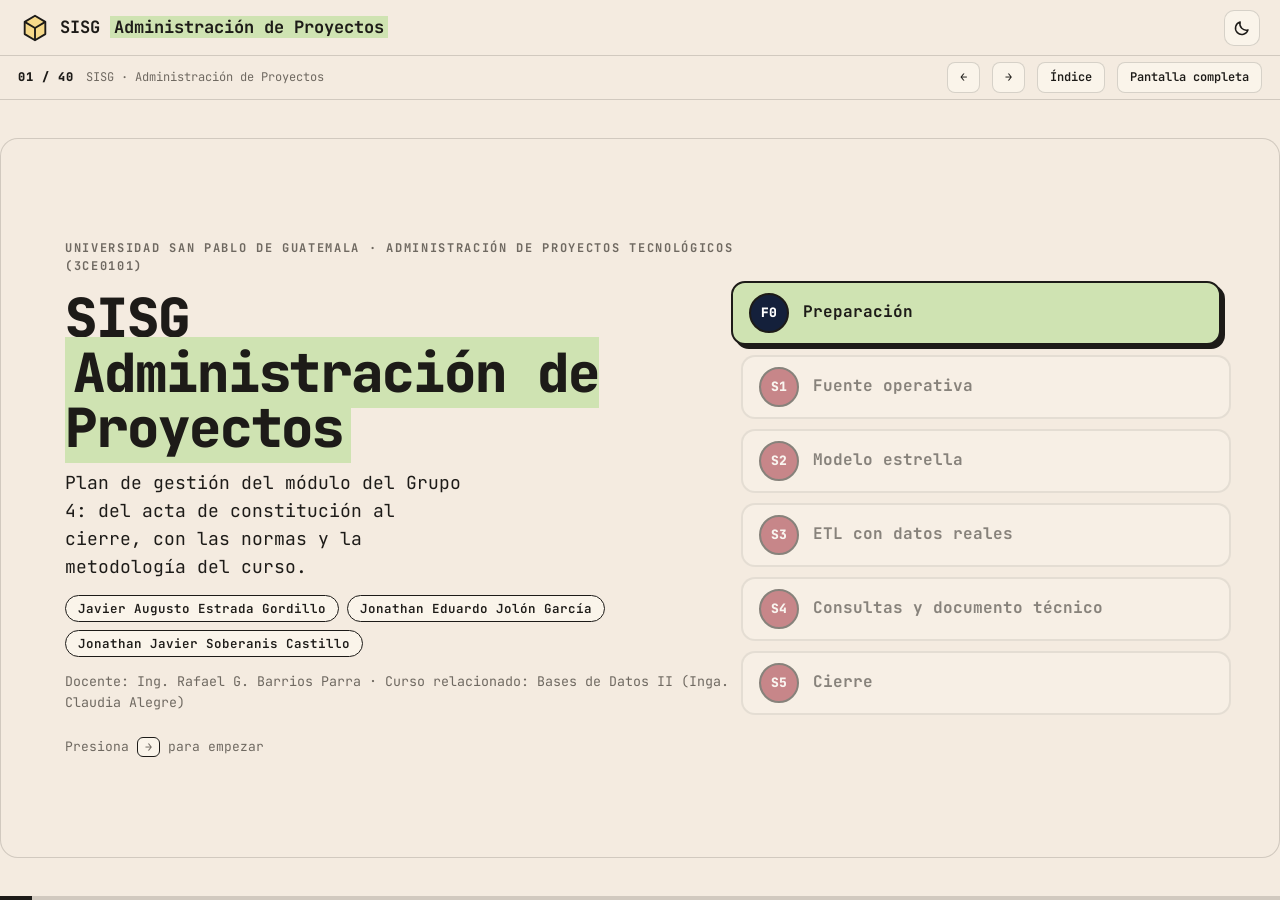
==== commit fda074a2: "Corrige el estilo del título (marca sin subrayado ni azul) Co-Authored-By: Claude Sonnet 5.5 <norepl" ====
--- a/SISG-APT.html
+++ b/SISG-APT.html
@@ -36,8 +36,8 @@
 
 #app { height: 100%; display: grid; grid-template-rows: 56px minmax(0, 1fr); }
 .top { display: flex; align-items: center; gap: 14px; padding: 0 20px; border-bottom: 1px solid var(--line); }
-.brand { display: flex; align-items: center; gap: 10px; font-weight: 800; font-size: 17px; white-space: nowrap; }
-.brand svg { width: 30px; height: 30px; } .brand mark { background: var(--lime); padding: 0 4px; color: inherit; }
+.brand { display: flex; align-items: center; gap: 10px; font-weight: 800; font-size: 17px; white-space: nowrap; text-decoration: none; color: inherit; }
+.brand svg { width: 30px; height: 30px; flex: none; } .brand mark { background: var(--lime); padding: 0 4px; color: inherit; }
 .top .grow { flex: 1; }
 .icon-btn { display: grid; place-items: center; width: 36px; height: 36px; border: 1.5px solid var(--line); border-radius: 10px; background: var(--card); }
 .icon-btn:hover { border-color: var(--ink); } .icon-btn svg { width: 18px; height: 18px; }
